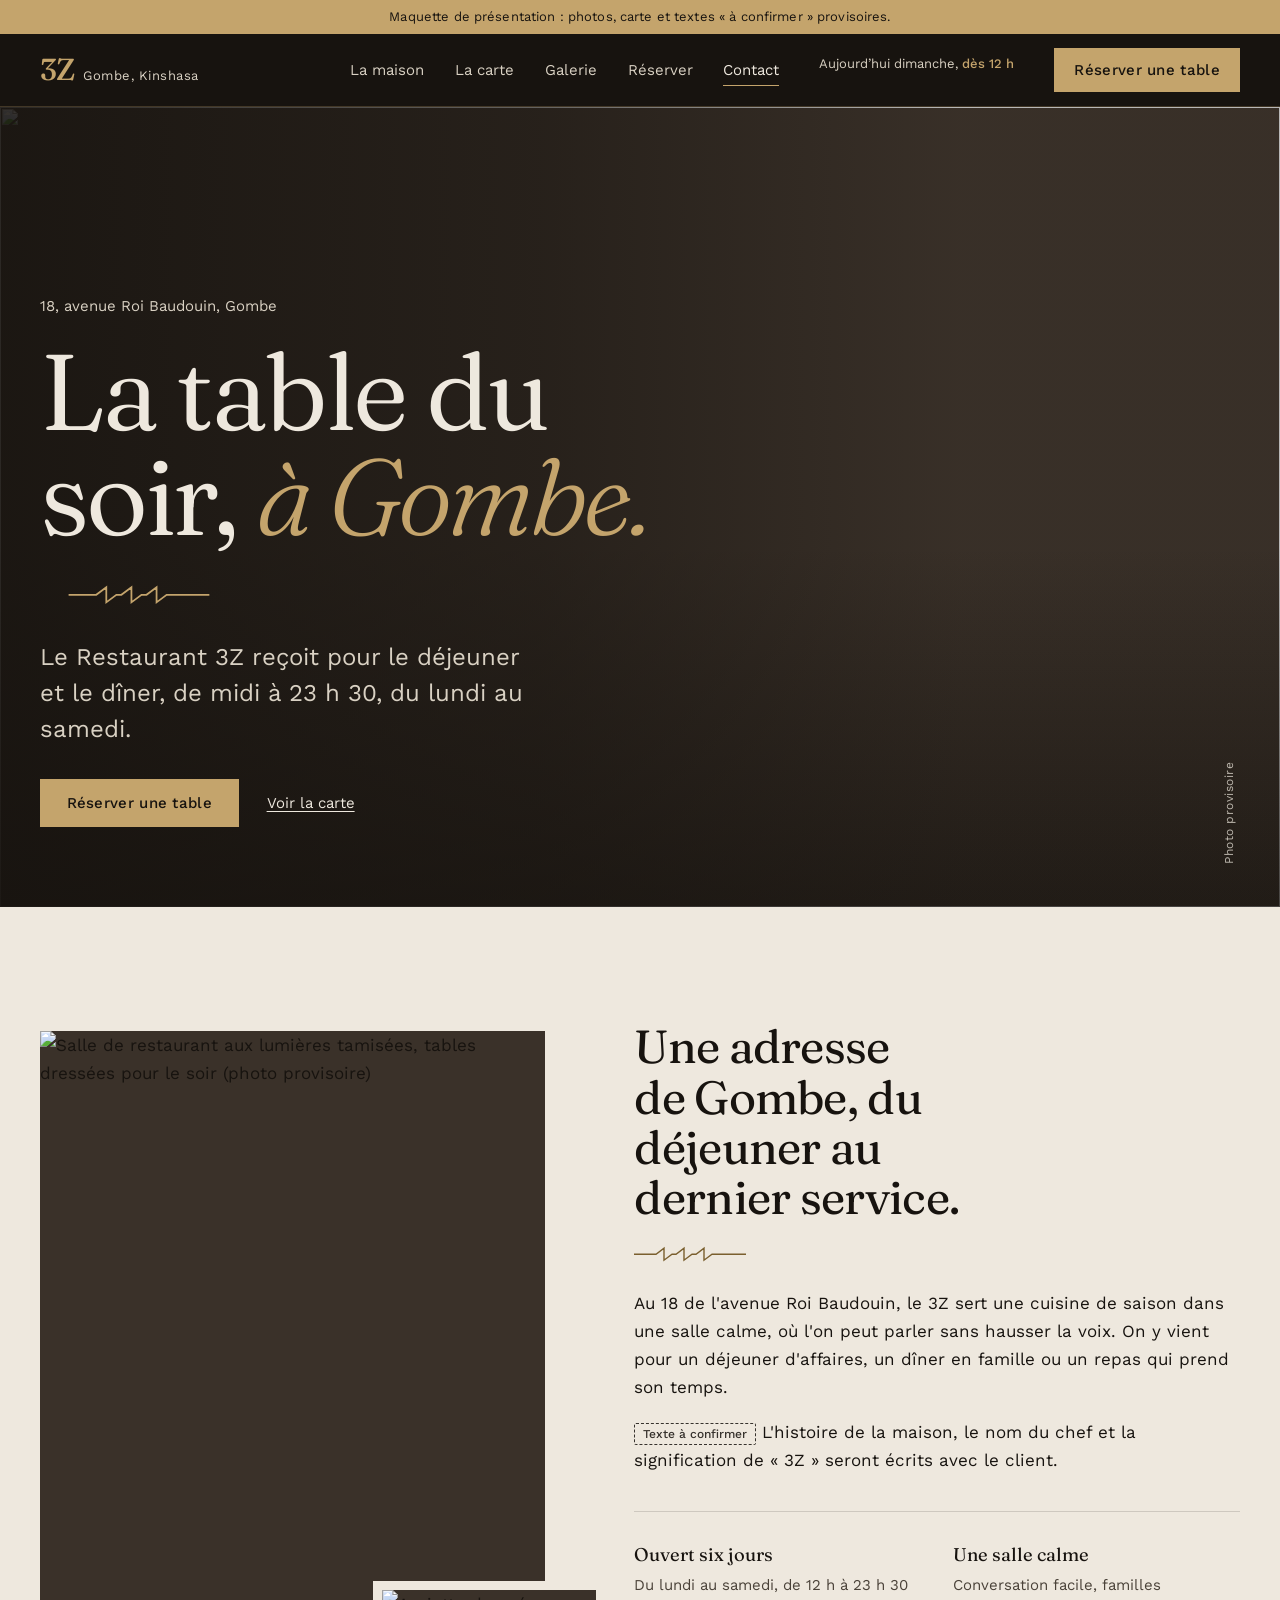
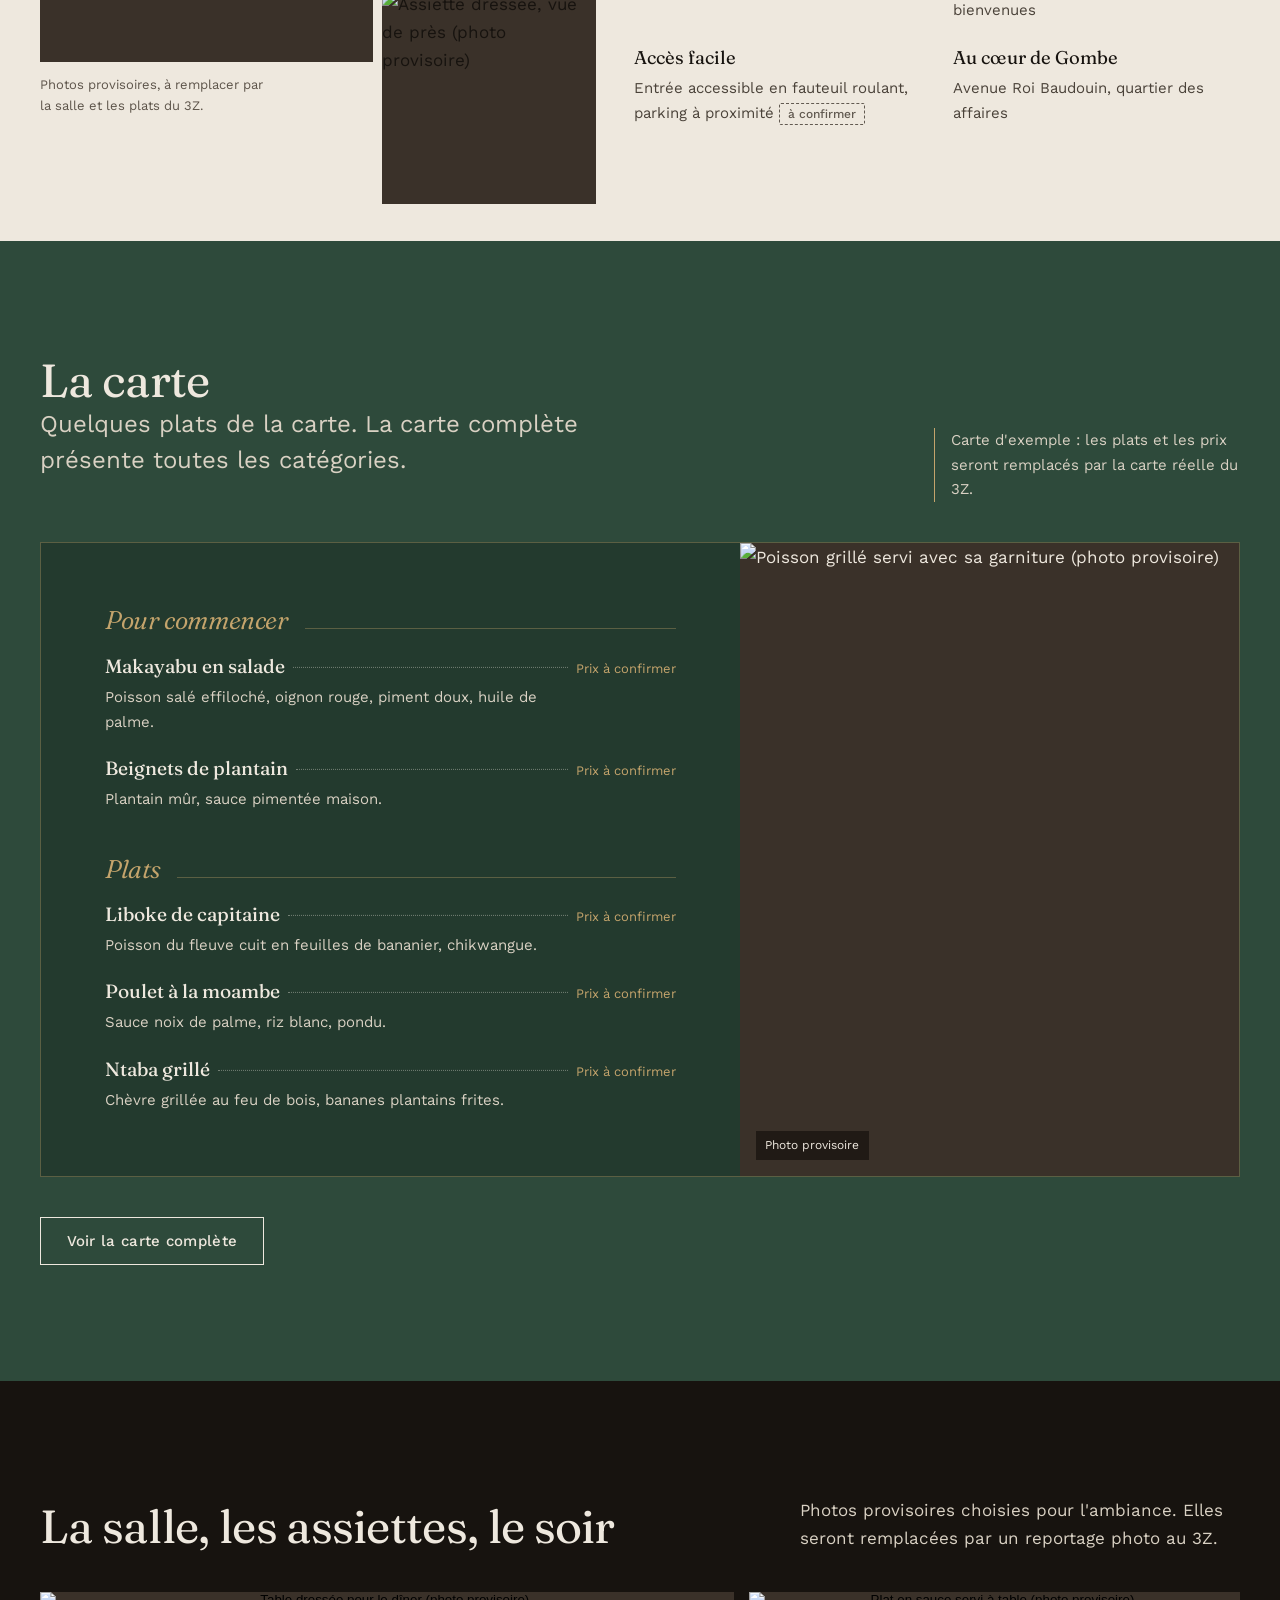
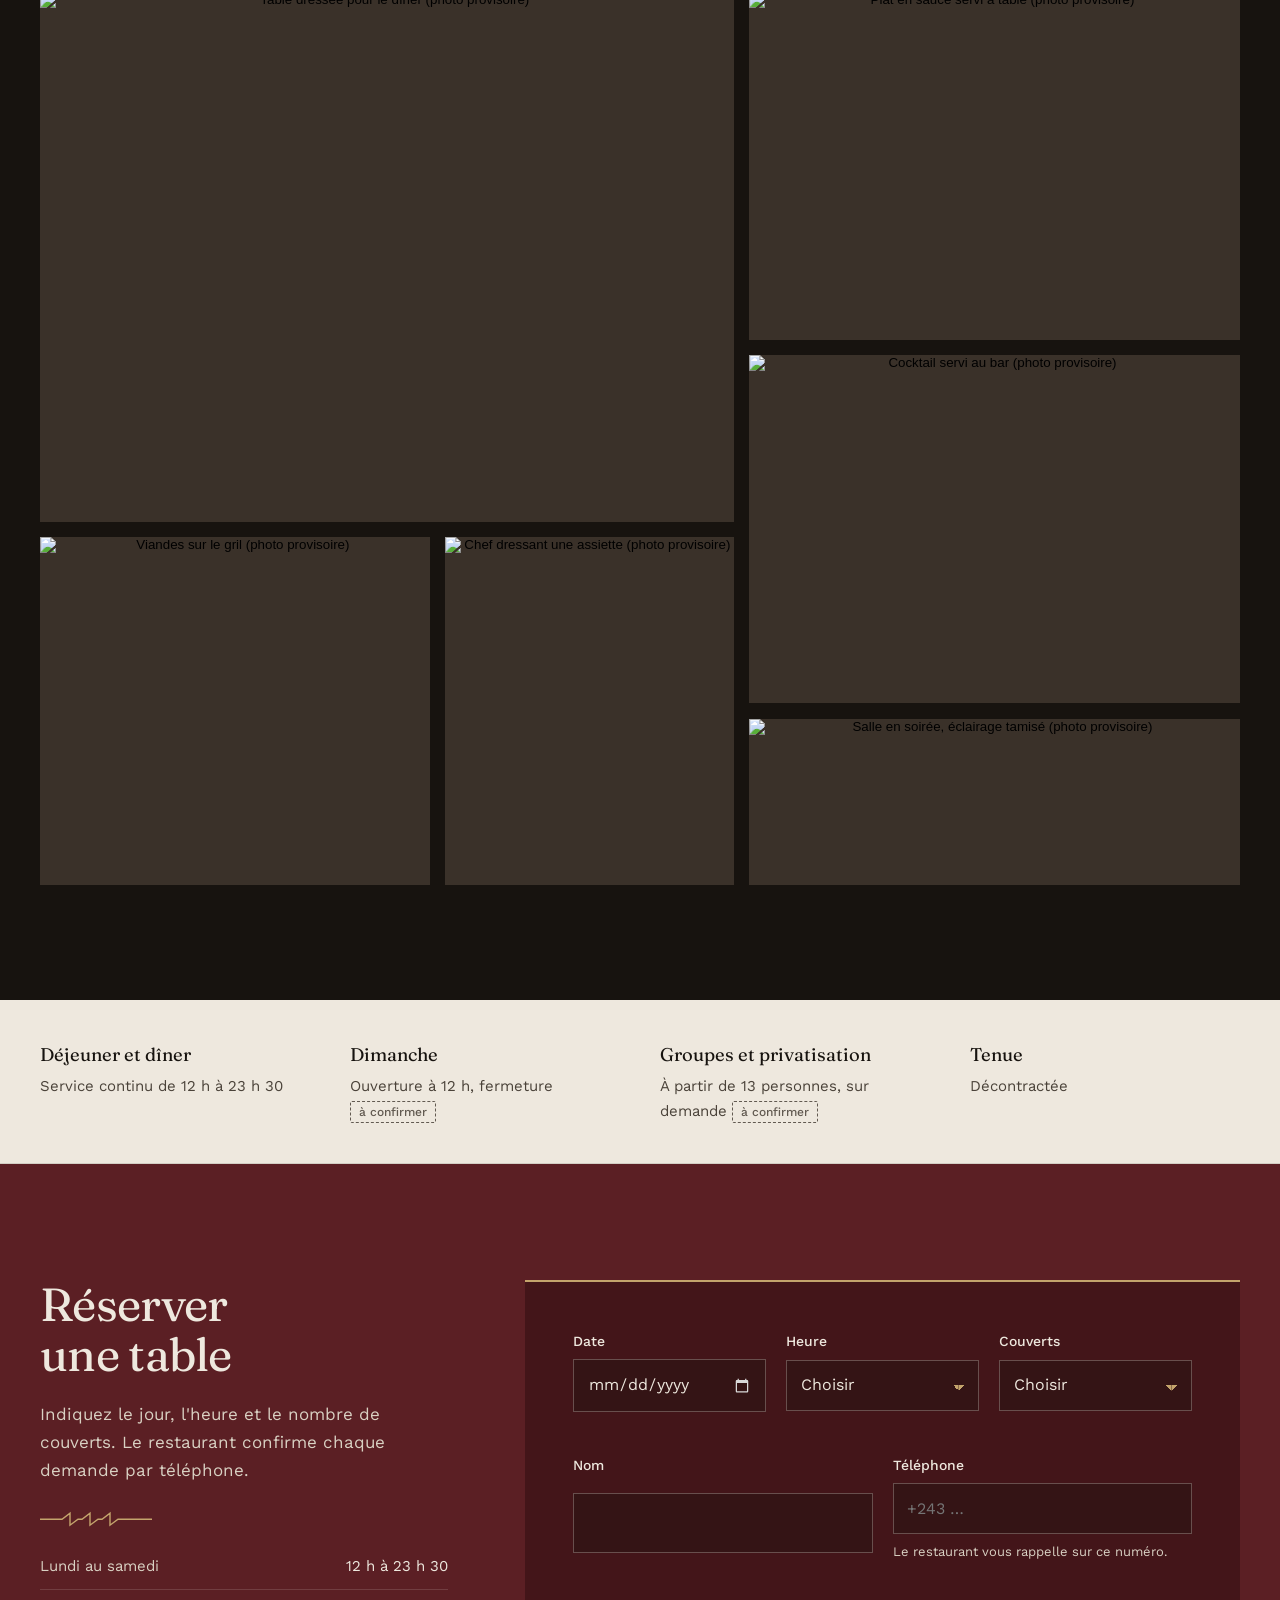
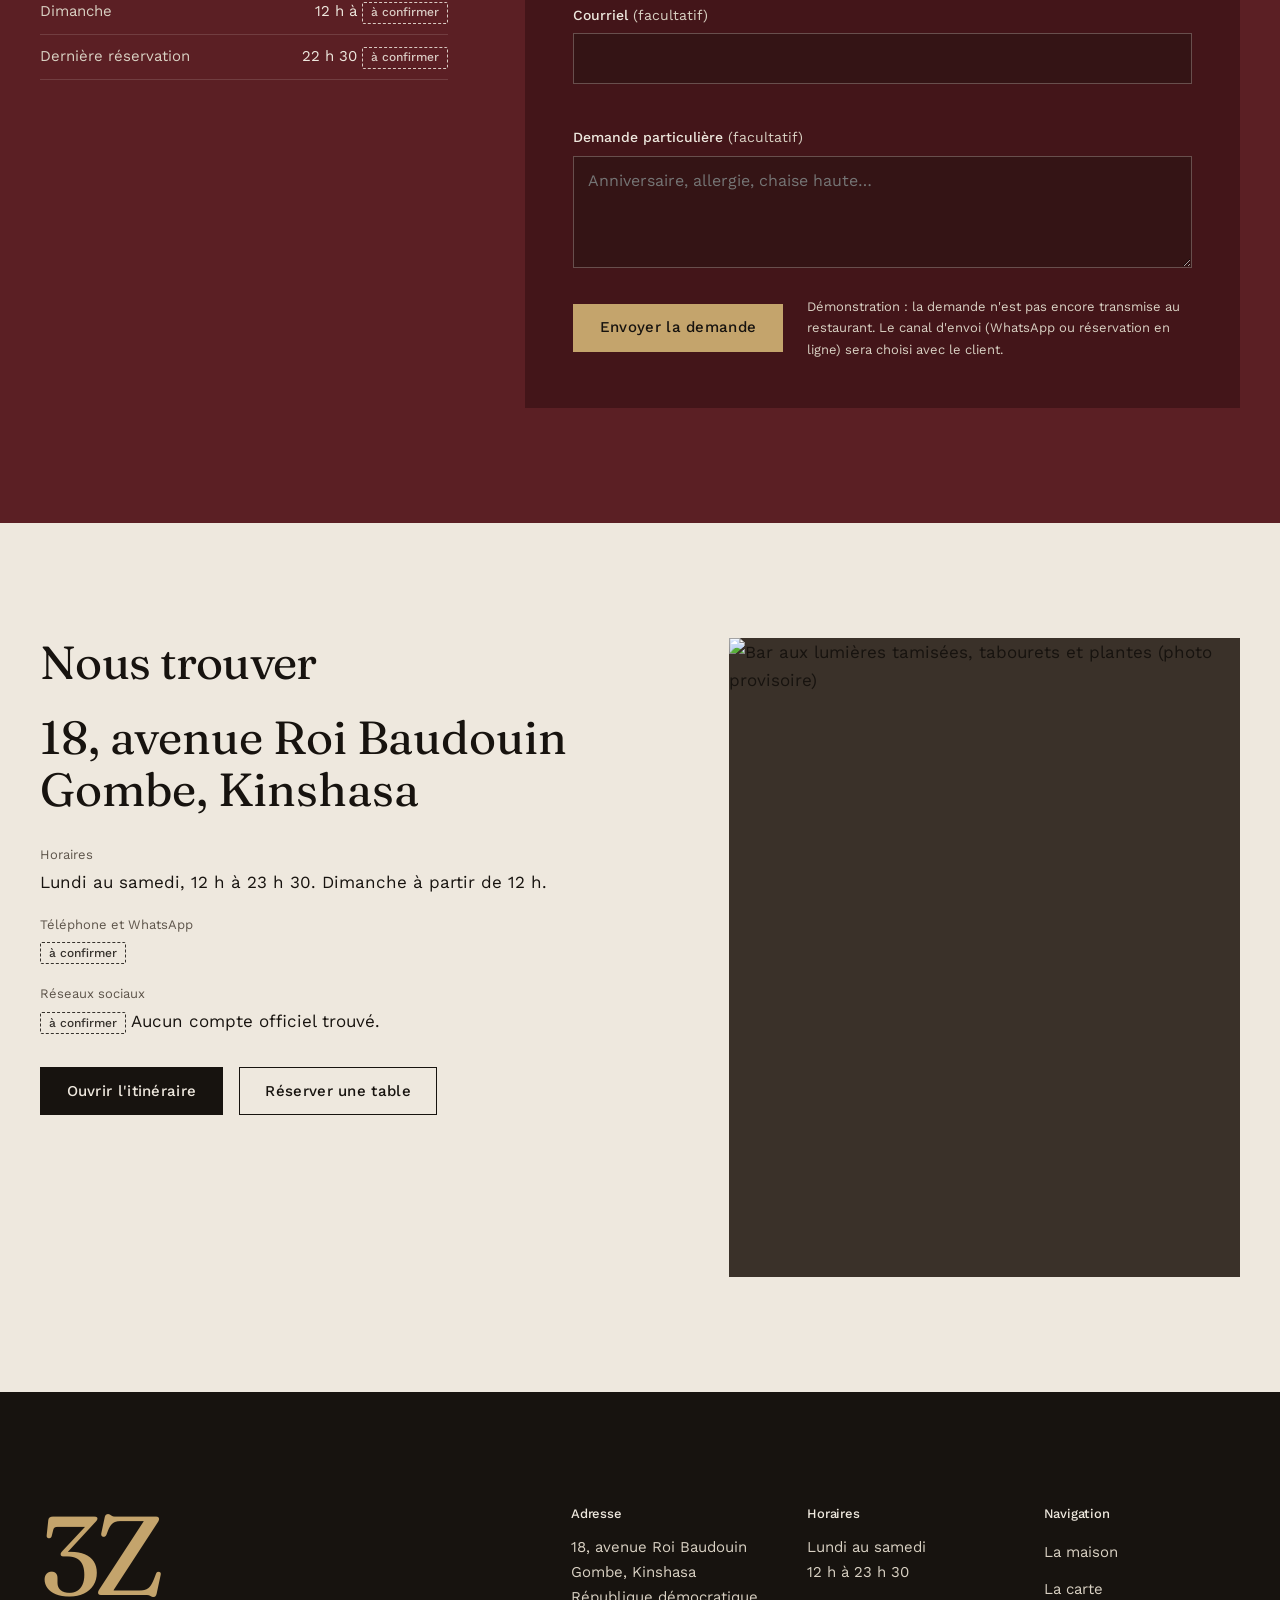
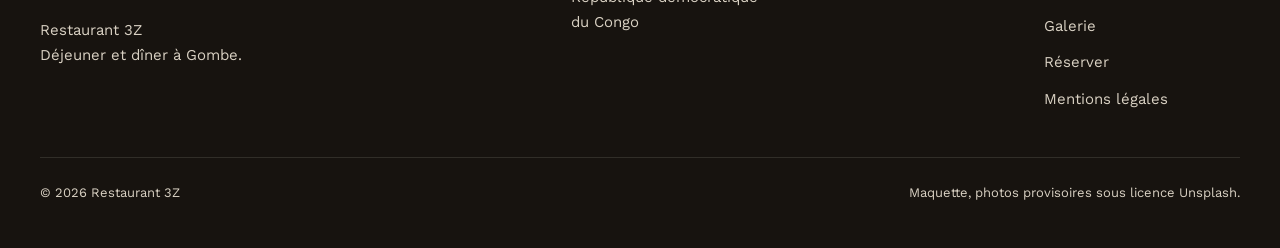
==== index.html @ 7c9f6a62 "Maquette statique du site du Restaurant 3Z Accueil (ouverture, la maison, extrait de carte, galerie," ====
<!doctype html>
<html lang="fr">
<head>
  <meta charset="utf-8">
  <meta name="viewport" content="width=device-width, initial-scale=1">
  <title>Restaurant 3Z, table de Gombe à Kinshasa</title>
  <meta name="description" content="Restaurant 3Z, 18 avenue Roi Baudouin à Gombe, Kinshasa. Déjeuner et dîner du lundi au samedi de 12 h à 23 h 30. Demande de réservation en ligne.">
  <meta name="theme-color" content="#17130f">
  <meta property="og:type" content="restaurant">
  <meta property="og:title" content="Restaurant 3Z, Gombe, Kinshasa">
  <meta property="og:description" content="Déjeuner et dîner avenue Roi Baudouin, de midi à 23 h 30.">
  <meta property="og:image" content="https://images.unsplash.com/photo-1663530761401-15eefb544889?auto=format&amp;fit=crop&amp;crop=entropy&amp;w=1600&amp;h=1067&amp;q=70">
  <meta property="og:locale" content="fr_CD">
  <link rel="icon" href="assets/favicon.svg" type="image/svg+xml">
  <link rel="preload" href="assets/fonts/fraunces-latin-wght-normal.woff2" as="font" type="font/woff2" crossorigin>
  <link rel="preload" as="image" href="https://images.unsplash.com/photo-1663530761401-15eefb544889?auto=format&amp;fit=crop&amp;crop=entropy&amp;w=1600&amp;h=1067&amp;q=70" imagesrcset="https://images.unsplash.com/photo-1663530761401-15eefb544889?auto=format&amp;fit=crop&amp;crop=entropy&amp;w=900&amp;h=600&amp;q=70 900w, https://images.unsplash.com/photo-1663530761401-15eefb544889?auto=format&amp;fit=crop&amp;crop=entropy&amp;w=1600&amp;h=1067&amp;q=70 1600w, https://images.unsplash.com/photo-1663530761401-15eefb544889?auto=format&amp;fit=crop&amp;crop=entropy&amp;w=2400&amp;h=1600&amp;q=70 2400w" imagesizes="100vw">
  <link rel="preconnect" href="https://images.unsplash.com">
  <link rel="stylesheet" href="css/style.css">
  <script>document.documentElement.classList.add('js');</script>
  <!-- Données structurées : à compléter (téléphone, cuisine, prix) après confirmation du client -->
  <script type="application/ld+json">
  {
    "@context": "https://schema.org",
    "@type": "Restaurant",
    "name": "Restaurant 3Z",
    "address": {
      "@type": "PostalAddress",
      "streetAddress": "18, avenue Roi Baudouin",
      "addressLocality": "Gombe, Kinshasa",
      "addressCountry": "CD"
    },
    "openingHoursSpecification": [{
      "@type": "OpeningHoursSpecification",
      "dayOfWeek": ["Monday", "Tuesday", "Wednesday", "Thursday", "Friday", "Saturday"],
      "opens": "12:00",
      "closes": "23:30"
    }],
    "acceptsReservations": true
  }
  </script>
</head>
<body>
  <a class="lien-evitement" href="#contenu">Aller au contenu</a>

  <p class="bandeau-maquette">Maquette de présentation&nbsp;: photos, carte et textes «&nbsp;à confirmer&nbsp;» provisoires.</p>

  <!-- ===== En-tête (futur parts/header.html) ===== -->
  <header class="entete">
    <div class="conteneur entete__barre">
      <a class="marque" href="index.html" aria-label="Restaurant 3Z, accueil">
        <span class="marque__monogramme" aria-hidden="true">3Z</span>
        <span class="marque__nom">Gombe, Kinshasa</span>
      </a>

      <nav class="navigation" id="navigation" aria-label="Navigation principale">
        <ul class="navigation__liste">
          <li><a class="navigation__lien" href="#maison">La maison</a></li>
          <li><a class="navigation__lien" href="#carte">La carte</a></li>
          <li><a class="navigation__lien" href="#galerie">Galerie</a></li>
          <li><a class="navigation__lien" href="#reservation">Réserver</a></li>
          <li><a class="navigation__lien" href="#contact">Contact</a></li>
        </ul>
        <div class="navigation__pied">
          <p>18, avenue Roi Baudouin, Gombe</p>
          <a class="bouton bouton--laiton" href="#reservation">Réserver une table</a>
        </div>
      </nav>

      <p class="entete__horaires" data-horaires-jour>Lundi au samedi, <strong>12&nbsp;h à 23&nbsp;h&nbsp;30</strong></p>
      <a class="bouton bouton--laiton entete__reserver" href="#reservation">Réserver une table</a>
      <button class="bascule-menu" type="button" aria-expanded="false" aria-controls="navigation">
        <span class="bascule-menu__icone" aria-hidden="true"></span>
        <span class="bascule-menu__texte">Menu</span>
      </button>
    </div>
  </header>

  <main id="contenu">

    <!-- ===== Ouverture ===== -->
    <section class="ouverture" aria-labelledby="titre-ouverture">
      <picture class="ouverture__photo">
        <!-- Photo provisoire (Unsplash), à remplacer par une photo du 3Z -->
        <img src="https://images.unsplash.com/photo-1663530761401-15eefb544889?auto=format&amp;fit=crop&amp;crop=entropy&amp;w=1600&amp;h=1067&amp;q=70"
             srcset="https://images.unsplash.com/photo-1663530761401-15eefb544889?auto=format&amp;fit=crop&amp;crop=entropy&amp;w=900&amp;h=600&amp;q=70 900w, https://images.unsplash.com/photo-1663530761401-15eefb544889?auto=format&amp;fit=crop&amp;crop=entropy&amp;w=1600&amp;h=1067&amp;q=70 1600w, https://images.unsplash.com/photo-1663530761401-15eefb544889?auto=format&amp;fit=crop&amp;crop=entropy&amp;w=2400&amp;h=1600&amp;q=70 2400w"
             sizes="100vw" width="1600" height="1067" alt="" fetchpriority="high">
      </picture>
      <div class="conteneur ouverture__contenu">
        <p class="ouverture__lieu">18, avenue Roi Baudouin, Gombe</p>
        <h1 class="ouverture__titre" id="titre-ouverture">La table du soir, <em>à Gombe.</em></h1>
        <svg class="filet" viewBox="0 0 120 14" aria-hidden="true" focusable="false"><path d="M0 7h22l8-6v12l8-6h4l8-6v12l8-6h4l8-6v12l8-6h34"/></svg>
        <p class="ouverture__texte">Le Restaurant 3Z reçoit pour le déjeuner et le dîner, de midi à 23&nbsp;h&nbsp;30, du lundi au samedi.</p>
        <div class="ouverture__actions">
          <a class="bouton bouton--laiton" href="#reservation">Réserver une table</a>
          <a href="carte.html">Voir la carte</a>
        </div>
      </div>
      <p class="ouverture__legende">Photo provisoire</p>
    </section>

    <!-- ===== La maison ===== -->
    <section class="section maison" id="maison" aria-labelledby="titre-maison">
      <div class="conteneur maison__grille">
        <figure class="maison__photo apparait">
          <img src="https://images.unsplash.com/photo-1709548145082-04d0cde481d4?auto=format&amp;fit=crop&amp;crop=entropy&amp;w=1200&amp;h=1500&amp;q=70" srcset="https://images.unsplash.com/photo-1709548145082-04d0cde481d4?auto=format&amp;fit=crop&amp;crop=entropy&amp;w=800&amp;h=1000&amp;q=70 800w, https://images.unsplash.com/photo-1709548145082-04d0cde481d4?auto=format&amp;fit=crop&amp;crop=entropy&amp;w=1200&amp;h=1500&amp;q=70 1200w" sizes="(max-width: 52rem) 90vw, 45vw" width="1200" height="1500" alt="Salle de restaurant aux lumières tamisées, tables dressées pour le soir (photo provisoire)" loading="lazy">
          <div class="maison__photo-secondaire">
            <img src="https://images.unsplash.com/photo-1519077336050-4ca5cac9d64f?auto=format&amp;fit=crop&amp;crop=entropy&amp;w=600&amp;h=600&amp;q=70" width="600" height="600" alt="Assiette dressée, vue de près (photo provisoire)" loading="lazy">
          </div>
          <figcaption>Photos provisoires, à remplacer par la salle et les plats du 3Z.</figcaption>
        </figure>

        <div class="maison__texte apparait">
          <h2 class="section__titre" id="titre-maison">Une adresse de Gombe, du déjeuner au dernier service.</h2>
          <svg class="filet" viewBox="0 0 120 14" aria-hidden="true" focusable="false"><path d="M0 7h22l8-6v12l8-6h4l8-6v12l8-6h4l8-6v12l8-6h34"/></svg>
          <p>Au 18 de l'avenue Roi Baudouin, le 3Z sert une cuisine de saison dans une salle calme, où l'on peut parler sans hausser la voix. On y vient pour un déjeuner d'affaires, un dîner en famille ou un repas qui prend son temps.</p>
          <p><span class="provisoire">Texte à confirmer</span> L'histoire de la maison, le nom du chef et la signification de « 3Z » seront écrits avec le client.</p>
          <dl class="maison__faits">
            <div><dt>Ouvert six jours</dt><dd>Du lundi au samedi, de 12&nbsp;h à 23&nbsp;h&nbsp;30</dd></div>
            <div><dt>Une salle calme</dt><dd>Conversation facile, familles bienvenues</dd></div>
            <div><dt>Accès facile</dt><dd>Entrée accessible en fauteuil roulant, parking à proximité <span class="provisoire">à confirmer</span></dd></div>
            <div><dt>Au cœur de Gombe</dt><dd>Avenue Roi Baudouin, quartier des affaires</dd></div>
          </dl>
        </div>
      </div>
    </section>

    <!-- ===== La carte (extrait) ===== -->
    <section class="section carte" id="carte" aria-labelledby="titre-carte">
      <div class="conteneur">
        <div class="carte__entete apparait">
          <div>
            <h2 class="section__titre" id="titre-carte">La carte</h2>
            <p class="section__intro">Quelques plats de la carte. La carte complète présente toutes les catégories.</p>
          </div>
          <p class="carte__avertissement">Carte d'exemple : les plats et les prix seront remplacés par la carte réelle du 3Z.</p>
        </div>

        <div class="carte__feuille apparait">
          <div class="carte__colonnes">
            <section class="categorie" aria-labelledby="cat-entrees">
              <h3 class="categorie__titre" id="cat-entrees">Pour commencer</h3>
              <ul class="plats">
                <li class="plat">
                  <div class="plat__ligne"><span class="plat__nom">Makayabu en salade</span><span class="plat__points" aria-hidden="true"></span><span class="plat__prix">Prix à confirmer</span></div>
                  <p class="plat__description">Poisson salé effiloché, oignon rouge, piment doux, huile de palme.</p>
                </li>
                <li class="plat">
                  <div class="plat__ligne"><span class="plat__nom">Beignets de plantain</span><span class="plat__points" aria-hidden="true"></span><span class="plat__prix">Prix à confirmer</span></div>
                  <p class="plat__description">Plantain mûr, sauce pimentée maison.</p>
                </li>
              </ul>
            </section>
            <section class="categorie" aria-labelledby="cat-plats">
              <h3 class="categorie__titre" id="cat-plats">Plats</h3>
              <ul class="plats">
                <li class="plat">
                  <div class="plat__ligne"><span class="plat__nom">Liboke de capitaine</span><span class="plat__points" aria-hidden="true"></span><span class="plat__prix">Prix à confirmer</span></div>
                  <p class="plat__description">Poisson du fleuve cuit en feuilles de bananier, chikwangue.</p>
                </li>
                <li class="plat">
                  <div class="plat__ligne"><span class="plat__nom">Poulet à la moambe</span><span class="plat__points" aria-hidden="true"></span><span class="plat__prix">Prix à confirmer</span></div>
                  <p class="plat__description">Sauce noix de palme, riz blanc, pondu.</p>
                </li>
                <li class="plat">
                  <div class="plat__ligne"><span class="plat__nom">Ntaba grillé</span><span class="plat__points" aria-hidden="true"></span><span class="plat__prix">Prix à confirmer</span></div>
                  <p class="plat__description">Chèvre grillée au feu de bois, bananes plantains frites.</p>
                </li>
              </ul>
            </section>
          </div>
          <figure class="carte__photo">
            <img src="https://images.unsplash.com/photo-1665332195309-9d75071138f0?auto=format&amp;fit=crop&amp;crop=entropy&amp;w=1200&amp;h=1500&amp;q=70" srcset="https://images.unsplash.com/photo-1665332195309-9d75071138f0?auto=format&amp;fit=crop&amp;crop=entropy&amp;w=800&amp;h=1000&amp;q=70 800w, https://images.unsplash.com/photo-1665332195309-9d75071138f0?auto=format&amp;fit=crop&amp;crop=entropy&amp;w=1200&amp;h=1500&amp;q=70 1200w" sizes="(max-width: 56rem) 100vw, 40vw" width="1200" height="1500" alt="Poisson grillé servi avec sa garniture (photo provisoire)" loading="lazy">
            <figcaption>Photo provisoire</figcaption>
          </figure>
        </div>

        <div class="carte__lien">
          <a class="bouton bouton--contour" href="carte.html">Voir la carte complète</a>
        </div>
      </div>
    </section>

    <!-- ===== Galerie ===== -->
    <section class="section galerie" id="galerie" aria-labelledby="titre-galerie">
      <div class="conteneur">
        <div class="galerie__entete apparait">
          <h2 class="section__titre" id="titre-galerie">La salle, les assiettes, le soir</h2>
          <p>Photos provisoires choisies pour l'ambiance. Elles seront remplacées par un reportage photo au 3Z.</p>
        </div>
        <ul class="mosaique apparait" data-galerie>
          <li><button class="mosaique__bouton" type="button" data-grande="https://images.unsplash.com/photo-1731941465921-eb4285693713?auto=format&amp;fit=max&amp;w=1800&amp;q=75" data-legende="Table dressée pour le dîner"><img src="https://images.unsplash.com/photo-1731941465921-eb4285693713?auto=format&amp;fit=crop&amp;crop=entropy&amp;w=900&amp;h=675&amp;q=70" width="900" height="675" alt="Table dressée pour le dîner (photo provisoire)" loading="lazy"></button></li>
          <li><button class="mosaique__bouton" type="button" data-grande="https://images.unsplash.com/photo-1763048443535-1243379234e2?auto=format&amp;fit=max&amp;w=1800&amp;q=75" data-legende="Plat en sauce servi à table"><img src="https://images.unsplash.com/photo-1763048443535-1243379234e2?auto=format&amp;fit=crop&amp;crop=entropy&amp;w=900&amp;h=675&amp;q=70" width="900" height="675" alt="Plat en sauce servi à table (photo provisoire)" loading="lazy"></button></li>
          <li><button class="mosaique__bouton" type="button" data-grande="https://images.unsplash.com/photo-1778104959337-5260c89e2293?auto=format&amp;fit=max&amp;w=1800&amp;q=75" data-legende="Cocktail au bar"><img src="https://images.unsplash.com/photo-1778104959337-5260c89e2293?auto=format&amp;fit=crop&amp;crop=entropy&amp;w=900&amp;h=675&amp;q=70" width="900" height="675" alt="Cocktail servi au bar (photo provisoire)" loading="lazy"></button></li>
          <li><button class="mosaique__bouton" type="button" data-grande="https://images.unsplash.com/photo-1594999945795-e570338fdd12?auto=format&amp;fit=max&amp;w=1800&amp;q=75" data-legende="Grillades au feu de bois"><img src="https://images.unsplash.com/photo-1594999945795-e570338fdd12?auto=format&amp;fit=crop&amp;crop=entropy&amp;w=900&amp;h=675&amp;q=70" width="900" height="675" alt="Viandes sur le gril (photo provisoire)" loading="lazy"></button></li>
          <li><button class="mosaique__bouton" type="button" data-grande="https://images.unsplash.com/photo-1750943079462-87bad58cf43e?auto=format&amp;fit=max&amp;w=1800&amp;q=75" data-legende="Dressage en cuisine"><img src="https://images.unsplash.com/photo-1750943079462-87bad58cf43e?auto=format&amp;fit=crop&amp;crop=entropy&amp;w=900&amp;h=675&amp;q=70" width="900" height="675" alt="Chef dressant une assiette (photo provisoire)" loading="lazy"></button></li>
          <li><button class="mosaique__bouton" type="button" data-grande="https://images.unsplash.com/photo-1775144581014-bf6cb3ab9f06?auto=format&amp;fit=max&amp;w=1800&amp;q=75" data-legende="La salle en soirée"><img src="https://images.unsplash.com/photo-1775144581014-bf6cb3ab9f06?auto=format&amp;fit=crop&amp;crop=entropy&amp;w=900&amp;h=675&amp;q=70" width="900" height="675" alt="Salle en soirée, éclairage tamisé (photo provisoire)" loading="lazy"></button></li>
        </ul>
      </div>
    </section>

    <!-- ===== Infos pratiques ===== -->
    <section class="pratique" aria-label="Informations pratiques">
      <div class="conteneur">
        <dl class="pratique__liste">
          <div><dt>Déjeuner et dîner</dt><dd>Service continu de 12&nbsp;h à 23&nbsp;h&nbsp;30</dd></div>
          <div><dt>Dimanche</dt><dd>Ouverture à 12&nbsp;h, fermeture <span class="provisoire">à confirmer</span></dd></div>
          <div><dt>Groupes et privatisation</dt><dd>À partir de 13 personnes, sur demande <span class="provisoire">à confirmer</span></dd></div>
          <div><dt>Tenue</dt><dd>Décontractée</dd></div>
        </dl>
      </div>
    </section>

    <!-- ===== Événements et services =====
         Masqué tant que le client n'a pas confirmé ces prestations.
         Retirer l'attribut hidden pour l'afficher. -->
    <section class="section evenements" id="evenements" aria-labelledby="titre-evenements" hidden>
      <div class="conteneur">
        <h2 class="section__titre" id="titre-evenements">Événements et privatisation</h2>
        <p>À rédiger avec le client si le 3Z propose des soirées, de la privatisation ou un service traiteur.</p>
      </div>
    </section>

    <!-- ===== Réservation ===== -->
    <section class="section reservation" id="reservation" aria-labelledby="titre-reservation">
      <div class="conteneur reservation__grille">
        <div class="reservation__infos apparait">
          <h2 class="section__titre" id="titre-reservation">Réserver une table</h2>
          <p>Indiquez le jour, l'heure et le nombre de couverts. Le restaurant confirme chaque demande par téléphone.</p>
          <svg class="filet" viewBox="0 0 120 14" aria-hidden="true" focusable="false"><path d="M0 7h22l8-6v12l8-6h4l8-6v12l8-6h4l8-6v12l8-6h34"/></svg>
          <dl class="reservation__horaires">
            <div><dt>Lundi au samedi</dt><dd>12&nbsp;h à 23&nbsp;h&nbsp;30</dd></div>
            <div><dt>Dimanche</dt><dd>12&nbsp;h à <span class="provisoire">à confirmer</span></dd></div>
            <div><dt>Dernière réservation</dt><dd>22&nbsp;h&nbsp;30 <span class="provisoire">à confirmer</span></dd></div>
          </dl>
        </div>

        <div class="apparait">
          <!-- Formulaire de démonstration : rien n'est envoyé.
               Phase WordPress : relier à WhatsApp ou à une extension de réservation. -->
          <form class="formulaire" id="formulaire-reservation" novalidate>
            <div class="formulaire__grille">
              <div class="champ champ--tiers">
                <label for="res-date">Date</label>
                <input id="res-date" name="date" type="date" required aria-describedby="err-date">
                <p class="champ__erreur" id="err-date" aria-live="polite"></p>
              </div>
              <div class="champ champ--tiers">
                <label for="res-heure">Heure</label>
                <select id="res-heure" name="heure" required aria-describedby="err-heure">
                  <option value="">Choisir</option>
                </select>
                <p class="champ__erreur" id="err-heure" aria-live="polite"></p>
              </div>
              <div class="champ champ--tiers">
                <label for="res-couverts">Couverts</label>
                <select id="res-couverts" name="couverts" required aria-describedby="err-couverts">
                  <option value="">Choisir</option>
                </select>
                <p class="champ__erreur" id="err-couverts" aria-live="polite"></p>
              </div>
              <div class="champ champ--moitie">
                <label for="res-nom">Nom</label>
                <input id="res-nom" name="nom" type="text" autocomplete="name" required aria-describedby="err-nom">
                <p class="champ__erreur" id="err-nom" aria-live="polite"></p>
              </div>
              <div class="champ champ--moitie">
                <label for="res-tel">Téléphone</label>
                <input id="res-tel" name="telephone" type="tel" autocomplete="tel" inputmode="tel" placeholder="+243 …" required aria-describedby="aide-tel err-tel">
                <p class="champ__aide" id="aide-tel">Le restaurant vous rappelle sur ce numéro.</p>
                <p class="champ__erreur" id="err-tel" aria-live="polite"></p>
              </div>
              <div class="champ">
                <label for="res-courriel">Courriel <span class="facultatif">(facultatif)</span></label>
                <input id="res-courriel" name="courriel" type="email" autocomplete="email" aria-describedby="err-courriel">
                <p class="champ__erreur" id="err-courriel" aria-live="polite"></p>
              </div>
              <div class="champ">
                <label for="res-demande">Demande particulière <span class="facultatif">(facultatif)</span></label>
                <textarea id="res-demande" name="demande" rows="3" maxlength="500" placeholder="Anniversaire, allergie, chaise haute…"></textarea>
              </div>
            </div>
            <div class="formulaire__pied">
              <button class="bouton bouton--laiton" type="submit">Envoyer la demande</button>
              <p>Démonstration : la demande n'est pas encore transmise au restaurant. Le canal d'envoi (WhatsApp ou réservation en ligne) sera choisi avec le client.</p>
            </div>
          </form>

          <div class="formulaire__confirmation" id="confirmation-reservation" tabindex="-1" hidden>
            <h3>Demande prête à être envoyée</h3>
            <p>Voici le récapitulatif qui sera transmis au restaurant. Dans cette maquette, rien n'est envoyé.</p>
            <dl data-recapitulatif></dl>
            <button class="bouton bouton--contour" type="button" data-nouvelle-demande>Faire une autre demande</button>
          </div>
        </div>
      </div>
    </section>

    <!-- ===== Contact ===== -->
    <section class="section contact" id="contact" aria-labelledby="titre-contact">
      <div class="conteneur contact__grille">
        <div class="apparait">
          <h2 class="section__titre" id="titre-contact">Nous trouver</h2>
          <address class="contact__adresse">18, avenue Roi Baudouin<br>Gombe, Kinshasa</address>
          <dl class="contact__liste">
            <div><dt>Horaires</dt><dd>Lundi au samedi, 12&nbsp;h à 23&nbsp;h&nbsp;30. Dimanche à partir de 12&nbsp;h.</dd></div>
            <div><dt>Téléphone et WhatsApp</dt><dd><span class="provisoire">à confirmer</span></dd></div>
            <div><dt>Réseaux sociaux</dt><dd><span class="provisoire">à confirmer</span> Aucun compte officiel trouvé.</dd></div>
          </dl>
          <div class="contact__actions">
            <a class="bouton bouton--encre" href="https://www.google.com/maps/search/?api=1&amp;query=18+avenue+Roi+Baudouin+Gombe+Kinshasa" target="_blank" rel="noopener">Ouvrir l'itinéraire<span class="visuellement-cache"> (nouvel onglet)</span></a>
            <a class="bouton bouton--contour" href="#reservation">Réserver une table</a>
          </div>
        </div>
        <figure class="contact__photo apparait">
          <img src="https://images.unsplash.com/photo-1768821635799-5cafd1831cc3?auto=format&amp;fit=crop&amp;crop=entropy&amp;w=1000&amp;h=1250&amp;q=70" width="1000" height="1250" alt="Bar aux lumières tamisées, tabourets et plantes (photo provisoire)" loading="lazy">
        </figure>
      </div>
    </section>
  </main>

  <!-- ===== Pied de page (futur parts/footer.html) ===== -->
  <footer class="pied">
    <div class="conteneur">
      <div class="pied__haut">
        <div class="pied__marque">
          <p class="pied__monogramme" aria-hidden="true">3Z</p>
          <p>Restaurant 3Z<br>Déjeuner et dîner à Gombe.</p>
        </div>
        <div>
          <h2>Adresse</h2>
          <address>18, avenue Roi Baudouin<br>Gombe, Kinshasa<br>République démocratique du Congo</address>
        </div>
        <div>
          <h2>Horaires</h2>
          <p>Lundi au samedi<br>12&nbsp;h à 23&nbsp;h&nbsp;30</p>
        </div>
        <nav aria-label="Pied de page">
          <h2>Navigation</h2>
          <ul>
            <li><a href="#maison">La maison</a></li>
            <li><a href="carte.html">La carte</a></li>
            <li><a href="#galerie">Galerie</a></li>
            <li><a href="#reservation">Réserver</a></li>
            <li><a href="mentions.html">Mentions légales</a></li>
          </ul>
        </nav>
      </div>
      <div class="pied__bas">
        <p>© <span data-annee>2026</span> Restaurant 3Z</p>
        <p>Maquette, photos provisoires sous licence Unsplash.</p>
      </div>
    </div>
  </footer>

  <dialog class="visionneuse" id="visionneuse" aria-label="Photo agrandie">
    <figure class="visionneuse__cadre">
      <img src="" alt="" data-visionneuse-image>
      <figcaption class="visionneuse__barre">
        <span data-visionneuse-legende></span>
        <span class="visionneuse__commandes">
          <button type="button" data-visionneuse="precedente" aria-label="Photo précédente">‹</button>
          <button type="button" data-visionneuse="suivante" aria-label="Photo suivante">›</button>
          <button type="button" data-visionneuse="fermer">Fermer</button>
        </span>
      </figcaption>
    </figure>
  </dialog>

  <script src="js/script.js" defer></script>
</body>
</html>
---- css/style.css ----
/* ==========================================================================
   Restaurant 3Z — maquette statique
   Ordre : polices, variables (futur theme.json), base, composants, sections.
   ========================================================================== */

/* Polices locales (licence SIL OFL 1.1, voir assets/fonts/LICENCES.md) */
@font-face {
  font-family: "Fraunces";
  src: url("../assets/fonts/fraunces-latin-wght-normal.woff2") format("woff2");
  font-weight: 300 800;
  font-style: normal;
  font-display: swap;
}
@font-face {
  font-family: "Fraunces";
  src: url("../assets/fonts/fraunces-latin-wght-italic.woff2") format("woff2");
  font-weight: 300 800;
  font-style: italic;
  font-display: swap;
}
@font-face {
  font-family: "Work Sans";
  src: url("../assets/fonts/work-sans-latin-wght-normal.woff2") format("woff2");
  font-weight: 300 700;
  font-style: normal;
  font-display: swap;
}

/* --------------------------------------------------------------------------
   Variables : palette, typographie, espacements.
   Elles deviendront les presets de theme.json lors de la conversion WordPress.
   -------------------------------------------------------------------------- */
:root {
  --ebene: #17130f;
  --ivoire: #eee8de;
  --ivoire-doux: #d9d1c3;
  --kola: #5b1f24;
  --kola-profond: #431519;
  --laiton: #c4a46c;
  --laiton-fonce: #7a5f2e; /* laiton lisible sur fond ivoire */
  --feuille: #2e4a3b;
  --feuille-profonde: #233a2e;

  --titres: "Fraunces", Georgia, "Times New Roman", serif;
  --texte: "Work Sans", system-ui, -apple-system, "Segoe UI", sans-serif;

  --t-petit: 0.9375rem;
  --t-normal: 1.0625rem;
  --t-grand: clamp(1.25rem, 1.1rem + 0.6vw, 1.5rem);
  --t-tres-grand: clamp(1.9rem, 1.4rem + 2vw, 2.9rem);
  --t-affiche: clamp(3rem, 1.6rem + 6.4vw, 7.5rem);

  --e-xs: 0.5rem;
  --e-s: 1rem;
  --e-m: clamp(1.5rem, 4vw, 2.5rem);
  --e-l: clamp(3.5rem, 9vw, 7.5rem);

  --largeur: 76rem;
  --gouttiere: clamp(1rem, 4vw, 2.5rem);
  --entete-h: 4.5rem;
  --duree: 0.7s;
  --courbe: cubic-bezier(0.22, 0.61, 0.36, 1);
}

/* --------------------------------------------------------------------------
   Base
   -------------------------------------------------------------------------- */
*,
*::before,
*::after { box-sizing: border-box; }

html {
  -webkit-text-size-adjust: 100%;
  scroll-behavior: smooth;
  scroll-padding-top: var(--entete-h);
}

body {
  margin: 0;
  background: var(--ivoire);
  color: var(--ebene);
  font-family: var(--texte);
  font-size: var(--t-normal);
  line-height: 1.65;
  font-weight: 400;
  -webkit-font-smoothing: antialiased;
  text-rendering: optimizeLegibility;
}

img { display: block; max-width: 100%; height: auto; }
/* Teinte d'attente pendant le chargement des photos */
main img { background-color: #3a3129; }

h1, h2, h3 {
  font-family: var(--titres);
  font-weight: 400;
  line-height: 1.08;
  letter-spacing: -0.015em;
  margin: 0;
  text-wrap: balance;
}

p { margin: 0 0 1em; max-width: 62ch; }

a { color: inherit; text-underline-offset: 0.2em; text-decoration-thickness: 1px; }

:focus-visible {
  outline: 2px solid var(--laiton);
  outline-offset: 3px;
}

.lien-evitement {
  position: absolute;
  left: var(--gouttiere);
  top: -4rem;
  z-index: 100;
  padding: 0.75rem 1rem;
  background: var(--ebene);
  color: var(--ivoire);
}
.lien-evitement:focus { top: 0.5rem; }

.visuellement-cache {
  position: absolute !important;
  width: 1px; height: 1px;
  overflow: hidden;
  clip: rect(0 0 0 0);
  white-space: nowrap;
}

.conteneur {
  width: min(100% - 2 * var(--gouttiere), var(--largeur));
  margin-inline: auto;
}

/* --------------------------------------------------------------------------
   Composant : bandeau de maquette
   -------------------------------------------------------------------------- */
.bandeau-maquette {
  background: var(--laiton);
  color: var(--ebene);
  font-size: 0.8125rem;
  text-align: center;
  padding: 0.4rem var(--gouttiere);
  letter-spacing: 0.01em;
  margin: 0;
  max-width: none;
}

/* --------------------------------------------------------------------------
   Composant : marque provisoire (contenu à confirmer)
   -------------------------------------------------------------------------- */
.provisoire {
  display: inline-block;
  font-family: var(--texte);
  font-size: 0.75rem;
  font-weight: 500;
  line-height: 1.4;
  padding: 0.1rem 0.5rem;
  border: 1px dashed currentColor;
  border-radius: 2px;
  opacity: 0.85;
  vertical-align: middle;
  white-space: nowrap;
}

/* --------------------------------------------------------------------------
   Composant : boutons
   -------------------------------------------------------------------------- */
.bouton {
  display: inline-flex;
  align-items: center;
  justify-content: center;
  gap: 0.6rem;
  min-height: 3rem;
  padding: 0.85rem 1.6rem;
  font: 500 var(--t-petit) / 1 var(--texte);
  letter-spacing: 0.02em;
  text-decoration: none;
  border: 1px solid transparent;
  border-radius: 0;
  cursor: pointer;
  transition: background-color 0.25s, color 0.25s, border-color 0.25s;
}
.bouton--laiton { background: var(--laiton); color: var(--ebene); }
.bouton--laiton:hover { background: var(--ivoire); }
.bouton--contour { border-color: currentColor; background: transparent; }
.bouton--contour:hover { background: var(--ivoire); color: var(--ebene); border-color: var(--ivoire); }
.bouton--encre { background: var(--ebene); color: var(--ivoire); }
.bouton--encre:hover { background: var(--kola); }

/* --------------------------------------------------------------------------
   Composant : filet de laiton (signature 3Z)
   -------------------------------------------------------------------------- */
.filet {
  display: block;
  width: 7.5rem;
  height: 0.9rem;
  color: var(--laiton);
  overflow: visible;
}
.filet path {
  fill: none;
  stroke: currentColor;
  stroke-width: 1.4;
  stroke-linejoin: miter;
}

/* --------------------------------------------------------------------------
   En-tête (futur parts/header.html)
   -------------------------------------------------------------------------- */
.entete {
  position: sticky;
  top: 0;
  z-index: 50;
  background: var(--ebene);
  color: var(--ivoire);
  border-bottom: 1px solid rgb(196 164 108 / 0.25);
}
.entete__barre {
  display: flex;
  align-items: center;
  gap: var(--e-m);
  min-height: var(--entete-h);
}
.marque {
  display: inline-flex;
  align-items: baseline;
  gap: 0.6rem;
  text-decoration: none;
  margin-right: auto;
}
.marque__monogramme {
  font-family: var(--titres);
  font-size: 1.9rem;
  font-weight: 500;
  letter-spacing: -0.04em;
  color: var(--laiton);
  line-height: 1;
}
.marque__nom {
  font-size: 0.8125rem;
  letter-spacing: 0.04em;
  color: var(--ivoire-doux);
}

.navigation__liste {
  display: flex;
  gap: clamp(1rem, 2.4vw, 2rem);
  list-style: none;
  margin: 0;
  padding: 0;
}
.navigation__lien {
  display: inline-block;
  padding: 0.75rem 0;
  font-size: var(--t-petit);
  text-decoration: none;
  color: var(--ivoire-doux);
  background: linear-gradient(var(--laiton), var(--laiton)) left calc(100% - 0.55rem) / 0 1px no-repeat;
  transition: color 0.2s, background-size 0.3s var(--courbe);
}
.navigation__lien:hover,
.navigation__lien[aria-current="page"],
.navigation__lien.est-active {
  color: var(--ivoire);
  background-size: 100% 1px;
}
.entete__horaires {
  font-size: 0.8125rem;
  color: var(--ivoire-doux);
  white-space: nowrap;
}
.entete__horaires strong { color: var(--laiton); font-weight: 500; }
.entete .bouton { min-height: 2.75rem; padding: 0.7rem 1.2rem; }

.bascule-menu {
  display: none;
  align-items: center;
  gap: 0.6rem;
  min-height: 2.75rem;
  padding: 0 0.25rem;
  background: none;
  border: 0;
  color: var(--ivoire);
  font: 500 var(--t-petit) var(--texte);
  cursor: pointer;
}
.bascule-menu__icone,
.bascule-menu__icone::before,
.bascule-menu__icone::after {
  display: block;
  width: 1.4rem;
  height: 1px;
  background: currentColor;
  transition: transform 0.3s var(--courbe), opacity 0.2s;
}
.bascule-menu__icone { position: relative; }
.bascule-menu__icone::before,
.bascule-menu__icone::after { content: ""; position: absolute; left: 0; }
.bascule-menu__icone::before { top: -0.4rem; }
.bascule-menu__icone::after { top: 0.4rem; }
.bascule-menu[aria-expanded="true"] .bascule-menu__icone { background: transparent; }
.bascule-menu[aria-expanded="true"] .bascule-menu__icone::before { transform: translateY(0.4rem) rotate(45deg); }
.bascule-menu[aria-expanded="true"] .bascule-menu__icone::after { transform: translateY(-0.4rem) rotate(-45deg); }

@media (max-width: 68rem) {
  .entete__horaires { display: none; }
}

@media (max-width: 56rem) {
  .bascule-menu { display: inline-flex; }
  .entete .entete__reserver { display: none; }
  .navigation {
    position: fixed;
    inset: var(--entete-h) 0 0 0;
    background: var(--ebene);
    padding: var(--e-m) var(--gouttiere);
    overflow-y: auto;
    visibility: hidden;
    opacity: 0;
    transform: translateY(-0.5rem);
    transition: opacity 0.3s var(--courbe), transform 0.3s var(--courbe), visibility 0s 0.3s;
  }
  .navigation.est-ouverte {
    visibility: visible;
    opacity: 1;
    transform: none;
    transition: opacity 0.3s var(--courbe), transform 0.3s var(--courbe);
  }
  .navigation__liste { flex-direction: column; gap: 0; }
  .navigation__lien {
    display: block;
    padding: 0.9rem 0;
    font-family: var(--titres);
    font-size: 2rem;
    color: var(--ivoire);
    border-bottom: 1px solid rgb(238 232 222 / 0.12);
    background: none;
  }
  .navigation__pied {
    margin-top: var(--e-m);
    display: grid;
    gap: 1rem;
    color: var(--ivoire-doux);
    font-size: var(--t-petit);
  }
}
@media (min-width: 56.01rem) {
  .navigation__pied { display: none; }
}
body.menu-ouvert { overflow: hidden; }

/* --------------------------------------------------------------------------
   Accueil : section d'ouverture
   -------------------------------------------------------------------------- */
.ouverture {
  position: relative;
  min-height: calc(100svh - var(--entete-h));
  min-height: calc(100vh - var(--entete-h));
  display: grid;
  align-items: end;
  background: var(--ebene);
  color: var(--ivoire);
  overflow: hidden;
  isolation: isolate;
}
@supports (height: 100svh) {
  .ouverture { min-height: calc(100svh - var(--entete-h) - 1.75rem); }
}
.ouverture__photo {
  position: absolute;
  inset: 0;
  z-index: -2;
}
.ouverture__photo img {
  width: 100%;
  height: 100%;
  object-fit: cover;
  object-position: 62% 50%;
}
.ouverture::before {
  content: "";
  position: absolute;
  inset: 0;
  z-index: -1;
  background:
    linear-gradient(90deg, rgb(23 19 15 / 0.88) 0%, rgb(23 19 15 / 0.55) 42%, rgb(23 19 15 / 0.05) 75%),
    linear-gradient(0deg, rgb(23 19 15 / 0.7) 0%, transparent 45%);
}
.ouverture__contenu {
  padding-block: var(--e-l) clamp(2.5rem, 7vw, 5rem);
}
.ouverture__lieu {
  font-size: var(--t-petit);
  color: var(--ivoire-doux);
  margin-bottom: 1.25rem;
}
.ouverture__titre {
  font-size: var(--t-affiche);
  font-weight: 350;
  max-width: 11ch;
  letter-spacing: -0.03em;
  line-height: 0.98;
}
.ouverture__titre em {
  font-style: italic;
  font-weight: 300;
  color: var(--laiton);
}
.ouverture .filet {
  width: clamp(8rem, 18vw, 13rem);
  height: 1.1rem;
  margin: clamp(1.5rem, 3vw, 2.25rem) 0;
}
.ouverture__texte {
  font-size: var(--t-grand);
  line-height: 1.5;
  max-width: 34ch;
  color: var(--ivoire-doux);
  margin-bottom: 2rem;
}
.ouverture__actions {
  display: flex;
  flex-wrap: wrap;
  align-items: center;
  gap: 1rem 1.75rem;
}
.ouverture__actions a:not(.bouton) {
  color: var(--ivoire);
  font-size: var(--t-petit);
}
.ouverture__legende {
  position: absolute;
  right: var(--gouttiere);
  bottom: clamp(1.25rem, 3vw, 2rem);
  font-size: 0.75rem;
  color: rgb(238 232 222 / 0.75);
  writing-mode: vertical-rl;
  transform: rotate(180deg);
  letter-spacing: 0.04em;
}
@media (max-width: 40rem) {
  .ouverture__photo img { object-position: 70% 50%; }
  .ouverture::before {
    background: linear-gradient(0deg, rgb(23 19 15 / 0.94) 0%, rgb(23 19 15 / 0.6) 55%, rgb(23 19 15 / 0.25) 100%);
  }
  .ouverture__legende { display: none; }
}

/* Moment de mouvement : le filet se trace, puis la photo s'éclaircit */
.js .ouverture__photo img {
  opacity: 0.25;
  transform: scale(1.04);
  transition: opacity 1.6s var(--courbe) 0.5s, transform 2.4s var(--courbe) 0.5s;
}
.js .ouverture .filet path {
  stroke-dasharray: 260;
  stroke-dashoffset: 260;
  transition: stroke-dashoffset 1.2s var(--courbe) 0.2s;
}
.js .ouverture__titre,
.js .ouverture__texte,
.js .ouverture__actions,
.js .ouverture__lieu {
  opacity: 0;
  transform: translateY(0.75rem);
  transition: opacity 0.9s var(--courbe), transform 0.9s var(--courbe);
}
.js .ouverture__lieu { transition-delay: 0.1s; }
.js .ouverture__titre { transition-delay: 0.2s; }
.js .ouverture__texte { transition-delay: 1s; }
.js .ouverture__actions { transition-delay: 1.15s; }
.est-pret .ouverture__photo img { opacity: 1; transform: none; }
.est-pret .ouverture .filet path { stroke-dashoffset: 0; }
.est-pret .ouverture__titre,
.est-pret .ouverture__texte,
.est-pret .ouverture__actions,
.est-pret .ouverture__lieu { opacity: 1; transform: none; }

/* Apparitions discrètes au défilement */
.js .apparait {
  opacity: 0;
  transform: translateY(1.25rem);
  transition: opacity var(--duree) var(--courbe), transform var(--duree) var(--courbe);
}
.js .apparait.est-visible { opacity: 1; transform: none; }

/* --------------------------------------------------------------------------
   Section générique
   -------------------------------------------------------------------------- */
.section { padding-block: var(--e-l); }
.section__titre { font-size: var(--t-tres-grand); }
.section__intro { color: #4a4239; font-size: var(--t-grand); line-height: 1.5; max-width: 40ch; }

/* --------------------------------------------------------------------------
   La maison : texte étroit face à une photo verticale décalée
   -------------------------------------------------------------------------- */
.maison__grille {
  display: grid;
  grid-template-columns: minmax(0, 5fr) minmax(0, 6fr);
  gap: clamp(2rem, 7vw, 7rem);
  align-items: center;
}
.maison__photo {
  position: relative;
  margin: 0;
}
.maison__photo img {
  aspect-ratio: 4 / 5;
  object-fit: cover;
  width: 100%;
}
.maison__photo-secondaire {
  position: absolute;
  width: 46%;
  right: -12%;
  bottom: -14%;
  border: 0.6rem solid var(--ivoire);
}
.maison__photo-secondaire img { aspect-ratio: 1; }
.maison figcaption {
  margin-top: 0.75rem;
  font-size: 0.8125rem;
  color: #5d544a;
  max-width: 28ch;
}
.maison__texte .section__titre { margin-bottom: 1.5rem; max-width: 14ch; }
.maison__texte .filet { margin: 0 0 1.75rem; color: var(--laiton-fonce); }
.maison__faits {
  display: grid;
  grid-template-columns: repeat(2, minmax(0, 1fr));
  gap: 1.25rem 2rem;
  margin: 2.25rem 0 0;
  padding-top: 1.75rem;
  border-top: 1px solid rgb(23 19 15 / 0.15);
}
.maison__faits dt {
  font-family: var(--titres);
  font-size: 1.15rem;
  margin-bottom: 0.2rem;
}
.maison__faits dd { margin: 0; font-size: var(--t-petit); color: #4a4239; }

@media (max-width: 52rem) {
  .maison__grille { grid-template-columns: 1fr; }
  .maison__photo { max-width: 30rem; margin-bottom: 3rem; }
  .maison__photo-secondaire { right: -4%; }
  .maison figcaption { max-width: 50%; }
}

/* --------------------------------------------------------------------------
   La carte : présentée comme une carte imprimée
   -------------------------------------------------------------------------- */
.carte {
  background: var(--feuille);
  color: var(--ivoire);
  position: relative;
  overflow: hidden;
}
.carte__entete {
  display: grid;
  grid-template-columns: minmax(0, 1fr) auto;
  gap: 1.5rem 3rem;
  align-items: end;
  margin-bottom: var(--e-m);
}
.carte__entete .section__intro { color: var(--ivoire-doux); }
.carte__avertissement {
  font-size: var(--t-petit);
  color: var(--ivoire-doux);
  max-width: 34ch;
  border-left: 1px solid var(--laiton);
  padding-left: 1rem;
  margin: 0;
}
.carte__feuille {
  display: grid;
  grid-template-columns: minmax(0, 7fr) minmax(0, 5fr);
  background: var(--feuille-profonde);
  border: 1px solid rgb(196 164 108 / 0.35);
}
.carte__colonnes {
  padding: clamp(1.5rem, 5vw, 4rem);
  display: grid;
  gap: 2.75rem;
}
.carte__photo {
  margin: 0;
  position: relative;
}
.carte__photo img { width: 100%; height: 100%; object-fit: cover; }
.carte__photo figcaption {
  position: absolute;
  left: 1rem; bottom: 1rem;
  font-size: 0.75rem;
  background: rgb(23 19 15 / 0.75);
  padding: 0.3rem 0.6rem;
}

.categorie__titre {
  display: flex;
  align-items: baseline;
  gap: 1rem;
  font-size: 1.6rem;
  font-style: italic;
  font-weight: 350;
  color: var(--laiton);
  margin-bottom: 1rem;
}
.categorie__titre::after {
  content: "";
  flex: 1;
  height: 1px;
  background: rgb(196 164 108 / 0.35);
}
.plats { list-style: none; margin: 0; padding: 0; display: grid; gap: 1.15rem; }

/* Composant : ligne de plat (futur motif / type de contenu WordPress) */
.plat__ligne {
  display: flex;
  align-items: baseline;
  gap: 0.5rem;
}
.plat__nom {
  font-family: var(--titres);
  font-size: 1.2rem;
  font-weight: 450;
}
.plat__points {
  flex: 1;
  min-width: 1.5rem;
  border-bottom: 1px dotted rgb(238 232 222 / 0.4);
  transform: translateY(-0.3em);
}
.plat__prix {
  font-size: 0.8125rem;
  color: var(--laiton);
  white-space: nowrap;
}
.plat__description {
  font-size: var(--t-petit);
  color: var(--ivoire-doux);
  margin: 0.15rem 0 0;
  max-width: 48ch;
}
.carte__lien {
  margin-top: var(--e-m);
  display: flex;
  flex-wrap: wrap;
  align-items: center;
  gap: 1rem 2rem;
}
.carte .bouton--contour { color: var(--ivoire); }

@media (max-width: 56rem) {
  .carte__entete { grid-template-columns: 1fr; }
  .carte__feuille { grid-template-columns: 1fr; }
  .carte__photo { order: -1; }
  .carte__photo img { aspect-ratio: 16 / 10; }
}

/* --------------------------------------------------------------------------
   Galerie : mosaïque irrégulière + visionneuse
   -------------------------------------------------------------------------- */
.galerie { background: var(--ebene); color: var(--ivoire); }
.galerie__entete {
  display: flex;
  flex-wrap: wrap;
  justify-content: space-between;
  align-items: end;
  gap: 1rem 3rem;
  margin-bottom: var(--e-m);
}
.galerie__entete p { color: var(--ivoire-doux); margin: 0; max-width: 40ch; }
.mosaique {
  display: grid;
  grid-template-columns: repeat(12, minmax(0, 1fr));
  grid-auto-rows: clamp(7rem, 13vw, 11rem);
  gap: clamp(0.5rem, 1.2vw, 1rem);
  list-style: none;
  margin: 0;
  padding: 0;
}
.mosaique li:nth-child(1) { grid-column: 1 / span 7; grid-row: span 3; }
.mosaique li:nth-child(2) { grid-column: 8 / span 5; grid-row: span 2; }
.mosaique li:nth-child(3) { grid-column: 8 / span 5; grid-row: span 2; }
.mosaique li:nth-child(4) { grid-column: 1 / span 4; grid-row: span 2; }
.mosaique li:nth-child(5) { grid-column: 5 / span 3; grid-row: span 2; }
.mosaique li:nth-child(6) { grid-column: 8 / span 5; grid-row: span 1; }
.mosaique__bouton {
  display: block;
  width: 100%;
  height: 100%;
  padding: 0;
  border: 0;
  background: #000;
  cursor: zoom-in;
  overflow: hidden;
}
.mosaique__bouton img {
  width: 100%;
  height: 100%;
  object-fit: cover;
  transition: transform 0.8s var(--courbe), opacity 0.4s;
}
.mosaique__bouton:hover img,
.mosaique__bouton:focus-visible img { transform: scale(1.035); opacity: 0.92; }
@media (max-width: 40rem) {
  .mosaique { grid-template-columns: repeat(2, minmax(0, 1fr)); grid-auto-rows: 9.5rem; }
  .mosaique li:nth-child(n) { grid-column: auto; grid-row: span 1; }
  .mosaique li:nth-child(1) { grid-column: 1 / -1; grid-row: span 2; }
  .mosaique li:nth-child(6) { grid-column: 1 / -1; }
}

.visionneuse {
  width: min(100vw - 2rem, 70rem);
  max-height: calc(100vh - 2rem);
  padding: 0;
  border: 0;
  background: transparent;
  color: var(--ivoire);
}
.visionneuse::backdrop { background: rgb(23 19 15 / 0.94); }
.visionneuse__cadre { margin: 0; display: grid; gap: 0.75rem; }
.visionneuse__cadre img {
  max-height: calc(100vh - 8rem);
  width: auto;
  margin-inline: auto;
  object-fit: contain;
}
.visionneuse__barre {
  display: flex;
  justify-content: space-between;
  align-items: center;
  gap: 1rem;
  font-size: var(--t-petit);
}
.visionneuse__commandes { display: flex; gap: 0.5rem; }
.visionneuse__commandes button {
  min-width: 2.75rem;
  min-height: 2.75rem;
  background: none;
  border: 1px solid rgb(238 232 222 / 0.4);
  color: var(--ivoire);
  font: inherit;
  cursor: pointer;
  padding: 0 0.9rem;
}
.visionneuse__commandes button:hover { border-color: var(--laiton); color: var(--laiton); }

/* --------------------------------------------------------------------------
   Infos pratiques : bande horizontale, rythme différent
   -------------------------------------------------------------------------- */
.pratique { padding-block: var(--e-m); border-bottom: 1px solid rgb(23 19 15 / 0.12); }
.pratique__liste {
  display: grid;
  grid-template-columns: repeat(auto-fit, minmax(13rem, 1fr));
  gap: 1.5rem 2.5rem;
  margin: 0;
}
.pratique__liste dt { font-family: var(--titres); font-size: 1.15rem; }
.pratique__liste dd { margin: 0.2rem 0 0; font-size: var(--t-petit); color: #4a4239; }

/* --------------------------------------------------------------------------
   Événements (masqué tant que le client n'a rien confirmé)
   -------------------------------------------------------------------------- */
.evenements[hidden] { display: none; }

/* --------------------------------------------------------------------------
   Réservation
   -------------------------------------------------------------------------- */
.reservation { background: var(--kola); color: var(--ivoire); }
.reservation__grille {
  display: grid;
  grid-template-columns: minmax(0, 4fr) minmax(0, 7fr);
  gap: clamp(2rem, 6vw, 6rem);
}
.reservation__infos .section__titre { margin-bottom: 1.25rem; max-width: 12ch; }
.reservation__infos p { color: var(--ivoire-doux); }
.reservation__infos .filet { margin: 1.75rem 0; }
.reservation__horaires { margin: 0; display: grid; gap: 0.6rem; font-size: var(--t-petit); }
.reservation__horaires div { display: flex; justify-content: space-between; gap: 1rem; border-bottom: 1px solid rgb(238 232 222 / 0.15); padding-bottom: 0.6rem; }
.reservation__horaires dt { color: var(--ivoire-doux); }
.reservation__horaires dd { margin: 0; text-align: right; }

/* Composant : formulaire */
.formulaire {
  background: var(--kola-profond);
  padding: clamp(1.5rem, 4vw, 3rem);
  border-top: 2px solid var(--laiton);
}
.formulaire__grille {
  display: grid;
  grid-template-columns: repeat(6, minmax(0, 1fr));
  gap: 1.25rem 1.25rem;
}
.champ { display: grid; gap: 0.4rem; grid-column: span 6; }
.champ--tiers { grid-column: span 2; }
.champ--moitie { grid-column: span 3; }
.champ label,
.champ legend {
  font-size: 0.875rem;
  font-weight: 500;
  color: var(--ivoire);
  padding: 0;
}
.champ .facultatif { font-weight: 400; color: var(--ivoire-doux); }
.champ input,
.champ select,
.champ textarea {
  width: 100%;
  min-height: 3rem;
  padding: 0.7rem 0.85rem;
  font: inherit;
  font-size: 1rem;
  color: var(--ivoire);
  background: rgb(23 19 15 / 0.35);
  border: 1px solid rgb(238 232 222 / 0.28);
  border-radius: 0;
  transition: border-color 0.2s, background-color 0.2s;
}
.champ select { appearance: none; background-image: linear-gradient(45deg, transparent 50%, var(--laiton) 50%), linear-gradient(135deg, var(--laiton) 50%, transparent 50%); background-position: calc(100% - 1.2rem) 55%, calc(100% - 0.85rem) 55%; background-size: 0.35rem 0.35rem; background-repeat: no-repeat; padding-right: 2.25rem; }
.champ select option { color: var(--ebene); }
.champ input::-webkit-calendar-picker-indicator { filter: invert(0.85); }
.champ textarea { min-height: 7rem; resize: vertical; }
.champ input:focus,
.champ select:focus,
.champ textarea:focus {
  outline: none;
  border-color: var(--laiton);
  background-color: rgb(23 19 15 / 0.5);
}
.champ input:focus-visible,
.champ select:focus-visible,
.champ textarea:focus-visible { box-shadow: 0 0 0 1px var(--laiton); }
.champ.est-invalide input,
.champ.est-invalide select { border-color: #f0a29a; }
.champ__erreur {
  min-height: 1.2em;
  font-size: 0.8125rem;
  color: #f6c3bd;
  margin: 0;
}
.champ__aide { font-size: 0.8125rem; color: var(--ivoire-doux); margin: 0; }
.formulaire__pied {
  margin-top: 1.75rem;
  display: flex;
  flex-wrap: wrap;
  align-items: center;
  gap: 1rem 1.5rem;
}
.formulaire__pied p { font-size: 0.8125rem; color: var(--ivoire-doux); margin: 0; flex: 1 1 18rem; }
.formulaire__confirmation {
  border: 1px solid var(--laiton);
  padding: clamp(1.5rem, 4vw, 2.5rem);
}
.formulaire__confirmation[hidden] { display: none; }
.formulaire__confirmation h3 { font-size: 1.75rem; margin-bottom: 1rem; }
.formulaire__confirmation dl { display: grid; grid-template-columns: auto 1fr; gap: 0.4rem 1.5rem; margin: 1.25rem 0; font-size: var(--t-petit); }
.formulaire__confirmation dt { color: var(--ivoire-doux); }
.formulaire__confirmation dd { margin: 0; }
.formulaire__confirmation .bouton { margin-top: 0.5rem; color: var(--ivoire); }

@media (max-width: 56rem) {
  .reservation__grille { grid-template-columns: 1fr; }
}
@media (max-width: 34rem) {
  .champ--tiers, .champ--moitie { grid-column: span 6; }
}

/* --------------------------------------------------------------------------
   Contact
   -------------------------------------------------------------------------- */
.contact__grille {
  display: grid;
  grid-template-columns: minmax(0, 6fr) minmax(0, 5fr);
  gap: clamp(2rem, 6vw, 5rem);
  align-items: start;
}
.contact__adresse {
  font-family: var(--titres);
  font-style: normal;
  font-size: var(--t-tres-grand);
  line-height: 1.12;
  margin: 1.5rem 0 1.75rem;
}
.contact__liste { margin: 0; display: grid; gap: 1.1rem; }
.contact__liste dt { font-size: 0.8125rem; color: #5d544a; }
.contact__liste dd { margin: 0.15rem 0 0; }
.contact__photo { margin: 0; }
.contact__photo img { aspect-ratio: 4 / 5; object-fit: cover; width: 100%; }
.contact__actions { margin-top: 2rem; display: flex; flex-wrap: wrap; gap: 1rem; }
.contact .bouton--contour:hover { background: var(--ebene); color: var(--ivoire); border-color: var(--ebene); }
@media (max-width: 52rem) {
  .contact__grille { grid-template-columns: 1fr; }
  .contact__photo img { aspect-ratio: 16 / 10; }
}

/* --------------------------------------------------------------------------
   Pied de page (futur parts/footer.html)
   -------------------------------------------------------------------------- */
.pied {
  background: var(--ebene);
  color: var(--ivoire-doux);
  padding-block: var(--e-l) 2rem;
  font-size: var(--t-petit);
}
.pied__haut {
  display: grid;
  grid-template-columns: minmax(0, 5fr) repeat(3, minmax(0, 2fr));
  gap: 2.5rem;
  padding-bottom: var(--e-m);
  border-bottom: 1px solid rgb(238 232 222 / 0.12);
}
.pied__monogramme {
  font-family: var(--titres);
  font-size: clamp(4rem, 10vw, 7rem);
  line-height: 0.85;
  letter-spacing: -0.05em;
  color: var(--laiton);
  margin-bottom: 1rem;
}
.pied h2 {
  font-family: var(--texte);
  font-size: 0.8125rem;
  font-weight: 500;
  color: var(--ivoire);
  margin-bottom: 0.9rem;
}
.pied ul { list-style: none; margin: 0; padding: 0; display: grid; gap: 0.15rem; }
.pied ul a { display: inline-block; padding: 0.3rem 0; text-decoration: none; }
.pied ul a:hover { color: var(--ivoire); text-decoration: underline; }
.pied address { font-style: normal; }
.pied__bas {
  display: flex;
  flex-wrap: wrap;
  justify-content: space-between;
  gap: 0.75rem 2rem;
  padding-top: 1.5rem;
  font-size: 0.8125rem;
}
@media (max-width: 52rem) {
  .pied__haut { grid-template-columns: repeat(2, minmax(0, 1fr)); }
  .pied__marque { grid-column: 1 / -1; }
}

/* --------------------------------------------------------------------------
   Page « La carte »
   -------------------------------------------------------------------------- */
.page-entete {
  background: var(--feuille);
  color: var(--ivoire);
  padding-block: clamp(3rem, 8vw, 6rem) var(--e-m);
}
.page-entete h1 { font-size: clamp(2.75rem, 1.5rem + 5vw, 5.5rem); font-weight: 350; letter-spacing: -0.03em; }
.page-entete p { color: var(--ivoire-doux); font-size: var(--t-grand); max-width: 40ch; margin-top: 1rem; }
.page-entete .filet { margin-top: 1.5rem; }

.sommaire-carte {
  position: sticky;
  top: var(--entete-h);
  z-index: 20;
  background: var(--feuille-profonde);
  border-bottom: 1px solid rgb(196 164 108 / 0.3);
}
.sommaire-carte ul {
  display: flex;
  gap: 1.75rem;
  list-style: none;
  margin: 0 auto;
  padding: 0;
  overflow-x: auto;
  scrollbar-width: none;
}
.sommaire-carte a {
  display: inline-block;
  padding: 0.95rem 0;
  color: var(--ivoire-doux);
  text-decoration: none;
  font-size: var(--t-petit);
  white-space: nowrap;
  border-bottom: 1px solid transparent;
}
.sommaire-carte a:hover,
.sommaire-carte a.est-active { color: var(--ivoire); border-color: var(--laiton); }

.carte-complete { background: var(--feuille); color: var(--ivoire); padding-block: var(--e-m) var(--e-l); }
.carte-complete__categorie {
  display: grid;
  grid-template-columns: minmax(0, 4fr) minmax(0, 8fr);
  gap: 1.5rem clamp(2rem, 6vw, 6rem);
  padding-block: var(--e-m);
  border-bottom: 1px solid rgb(196 164 108 / 0.25);
}
.carte-complete__categorie:last-child { border-bottom: 0; }
.carte-complete__categorie h2 {
  font-size: var(--t-tres-grand);
  font-style: italic;
  font-weight: 350;
  color: var(--laiton);
}
.carte-complete__categorie > div > p { color: var(--ivoire-doux); font-size: var(--t-petit); margin-top: 0.75rem; }
@media (max-width: 48rem) {
  .carte-complete__categorie { grid-template-columns: 1fr; }
}

/* Page simple (mentions légales) */
.page-texte { padding-block: var(--e-l); }
.page-texte h1 { font-size: var(--t-tres-grand); margin-bottom: 2rem; }
.page-texte h2 { font-size: var(--t-grand); margin: 2.5rem 0 0.75rem; }

/* --------------------------------------------------------------------------
   Mouvement réduit : tout est affiché immédiatement
   -------------------------------------------------------------------------- */
@media (prefers-reduced-motion: reduce) {
  html { scroll-behavior: auto; }
  *,
  *::before,
  *::after {
    transition-duration: 0.01ms !important;
    transition-delay: 0s !important;
    animation-duration: 0.01ms !important;
  }
  .js .apparait,
  .js .ouverture__titre,
  .js .ouverture__texte,
  .js .ouverture__actions,
  .js .ouverture__lieu,
  .js .ouverture__photo img { opacity: 1; transform: none; }
  .js .ouverture .filet path { stroke-dashoffset: 0; }
}
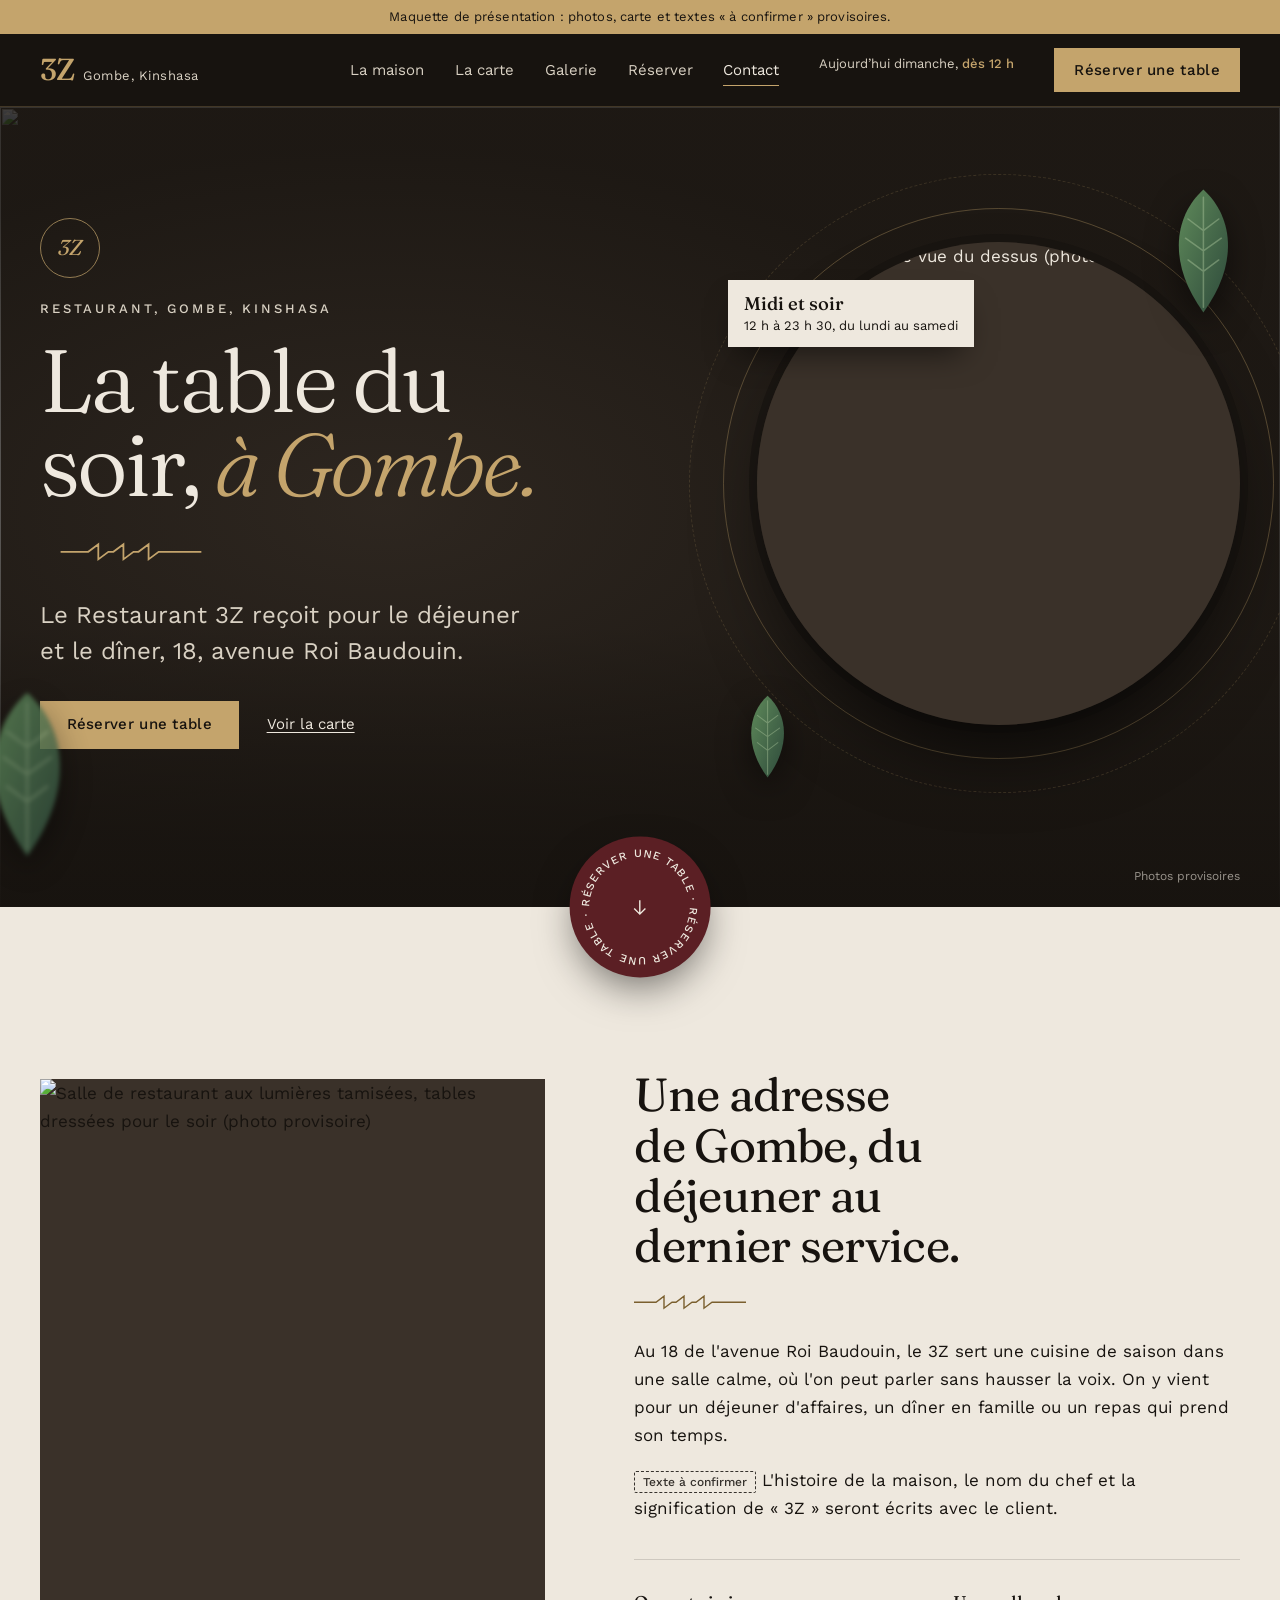
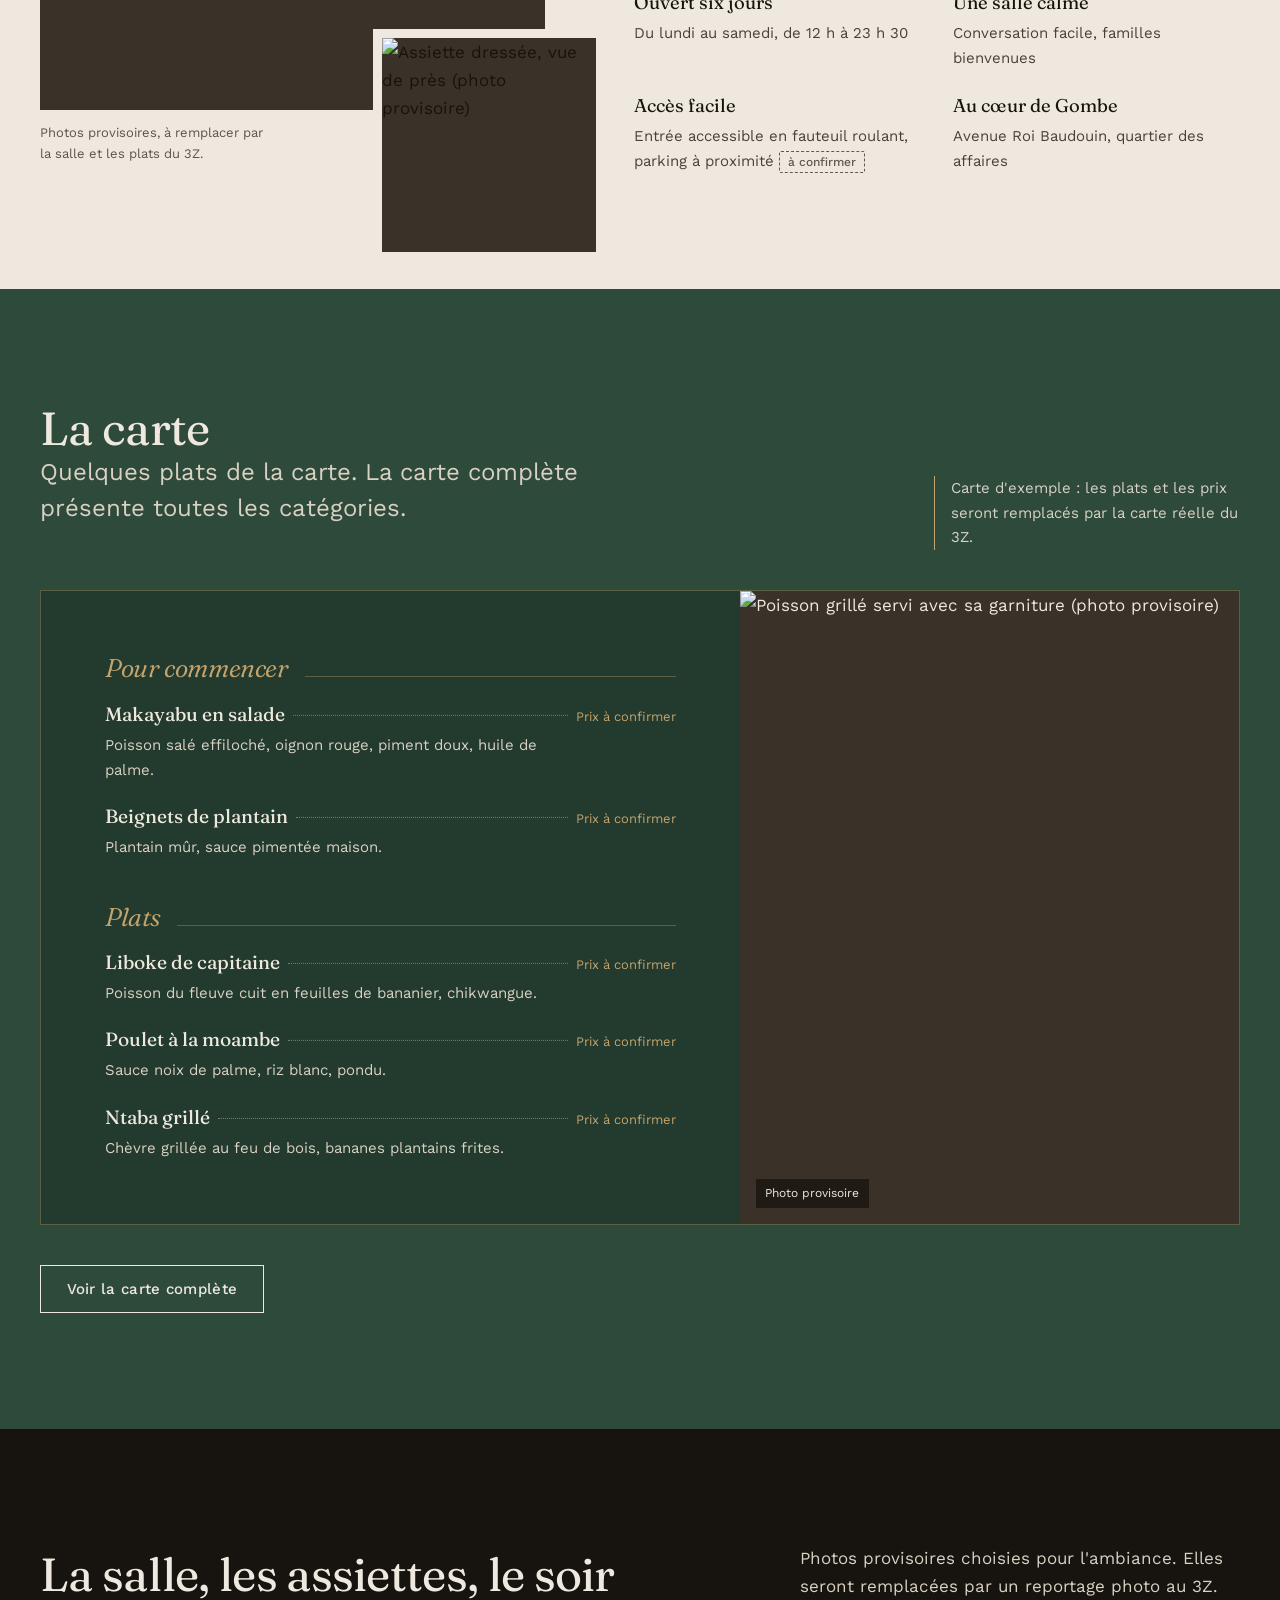
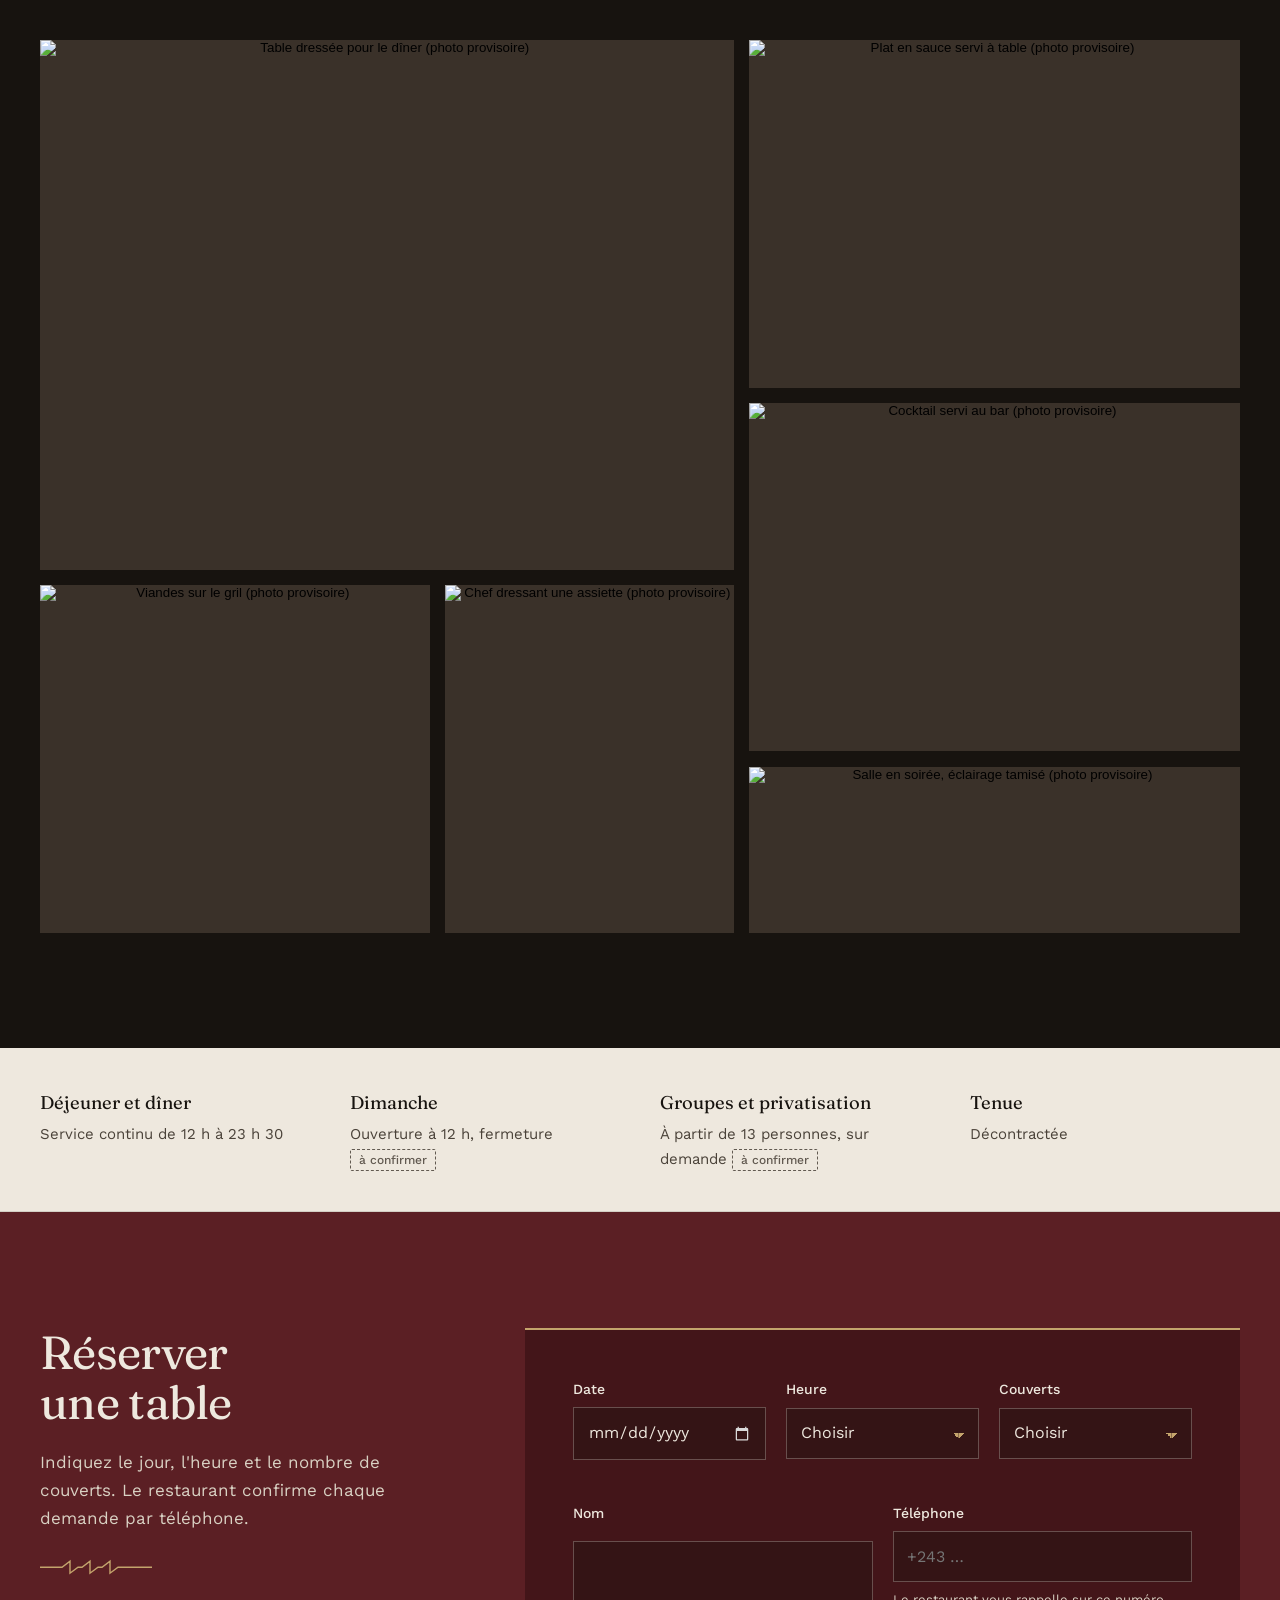
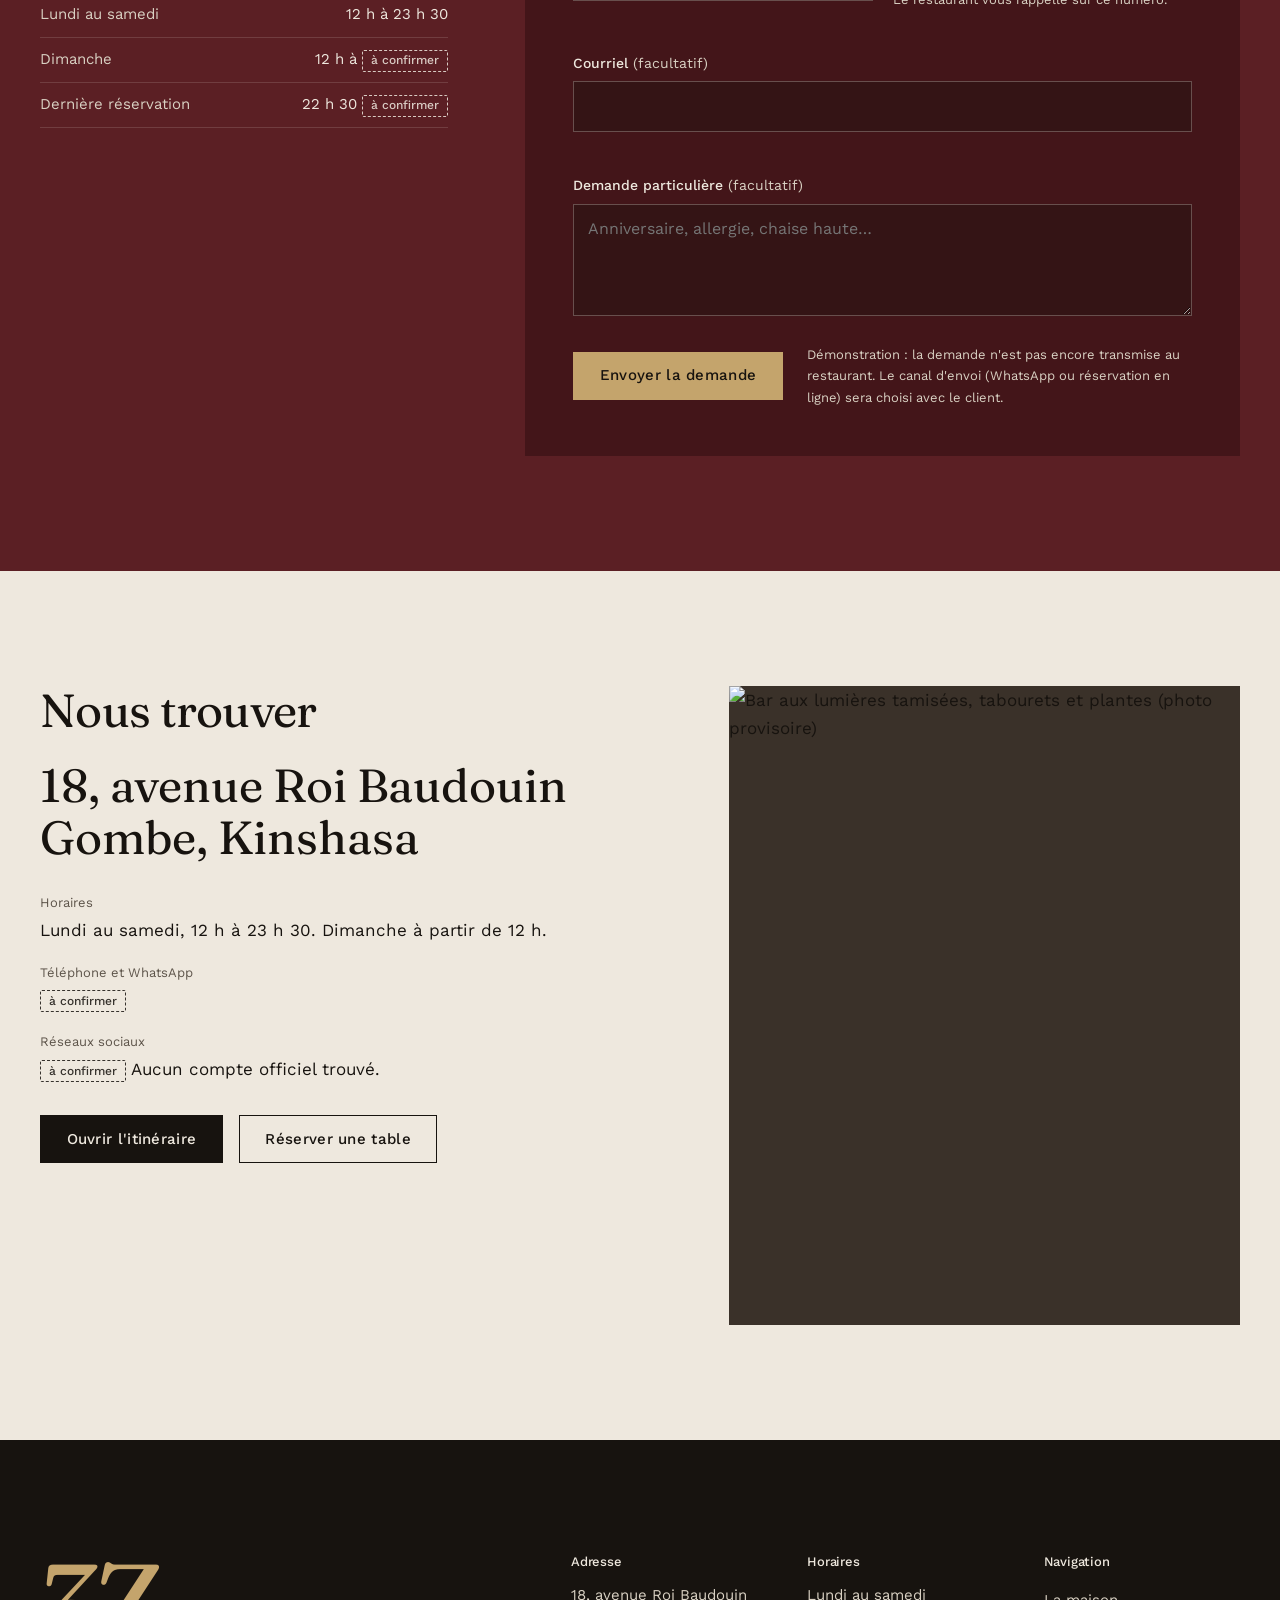
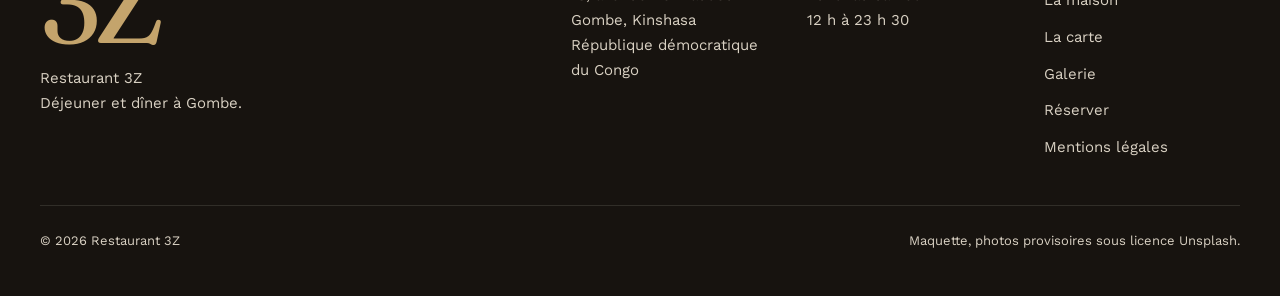
==== commit 22ca1e38: "Nouvelle section d'accueil : salle en fond, assiette tournante, pastille Réserver Fond de salle avec" ====
--- a/index.html
+++ b/index.html
@@ -9,11 +9,11 @@
   <meta property="og:type" content="restaurant">
   <meta property="og:title" content="Restaurant 3Z, Gombe, Kinshasa">
   <meta property="og:description" content="Déjeuner et dîner avenue Roi Baudouin, de midi à 23 h 30.">
-  <meta property="og:image" content="https://images.unsplash.com/photo-1663530761401-15eefb544889?auto=format&amp;fit=crop&amp;crop=entropy&amp;w=1600&amp;h=1067&amp;q=70">
+  <meta property="og:image" content="https://images.unsplash.com/photo-1709548145082-04d0cde481d4?auto=format&amp;fit=crop&amp;w=1200&amp;h=630&amp;q=70">
   <meta property="og:locale" content="fr_CD">
   <link rel="icon" href="assets/favicon.svg" type="image/svg+xml">
   <link rel="preload" href="assets/fonts/fraunces-latin-wght-normal.woff2" as="font" type="font/woff2" crossorigin>
-  <link rel="preload" as="image" href="https://images.unsplash.com/photo-1663530761401-15eefb544889?auto=format&amp;fit=crop&amp;crop=entropy&amp;w=1600&amp;h=1067&amp;q=70" imagesrcset="https://images.unsplash.com/photo-1663530761401-15eefb544889?auto=format&amp;fit=crop&amp;crop=entropy&amp;w=900&amp;h=600&amp;q=70 900w, https://images.unsplash.com/photo-1663530761401-15eefb544889?auto=format&amp;fit=crop&amp;crop=entropy&amp;w=1600&amp;h=1067&amp;q=70 1600w, https://images.unsplash.com/photo-1663530761401-15eefb544889?auto=format&amp;fit=crop&amp;crop=entropy&amp;w=2400&amp;h=1600&amp;q=70 2400w" imagesizes="100vw">
+  <link rel="preload" as="image" href="https://images.unsplash.com/photo-1709548145082-04d0cde481d4?auto=format&amp;fit=crop&amp;crop=entropy&amp;w=1600&amp;h=1067&amp;q=70" imagesrcset="https://images.unsplash.com/photo-1709548145082-04d0cde481d4?auto=format&amp;fit=crop&amp;crop=entropy&amp;w=900&amp;h=1200&amp;q=65 900w, https://images.unsplash.com/photo-1709548145082-04d0cde481d4?auto=format&amp;fit=crop&amp;crop=entropy&amp;w=1600&amp;h=1067&amp;q=70 1600w, https://images.unsplash.com/photo-1709548145082-04d0cde481d4?auto=format&amp;fit=crop&amp;crop=entropy&amp;w=2400&amp;h=1600&amp;q=70 2400w" imagesizes="100vw">
   <link rel="preconnect" href="https://images.unsplash.com">
   <link rel="stylesheet" href="css/style.css">
   <script>document.documentElement.classList.add('js');</script>
@@ -78,33 +78,72 @@
   <main id="contenu">
 
     <!-- ===== Ouverture ===== -->
-    <section class="ouverture" aria-labelledby="titre-ouverture">
-      <picture class="ouverture__photo">
-        <!-- Photo provisoire (Unsplash), à remplacer par une photo du 3Z -->
-        <img src="https://images.unsplash.com/photo-1663530761401-15eefb544889?auto=format&amp;fit=crop&amp;crop=entropy&amp;w=1600&amp;h=1067&amp;q=70"
-             srcset="https://images.unsplash.com/photo-1663530761401-15eefb544889?auto=format&amp;fit=crop&amp;crop=entropy&amp;w=900&amp;h=600&amp;q=70 900w, https://images.unsplash.com/photo-1663530761401-15eefb544889?auto=format&amp;fit=crop&amp;crop=entropy&amp;w=1600&amp;h=1067&amp;q=70 1600w, https://images.unsplash.com/photo-1663530761401-15eefb544889?auto=format&amp;fit=crop&amp;crop=entropy&amp;w=2400&amp;h=1600&amp;q=70 2400w"
+    <section class="ouverture" aria-labelledby="titre-ouverture" data-ouverture>
+      <svg width="0" height="0" class="visuellement-cache" aria-hidden="true" focusable="false">
+        <defs>
+          <linearGradient id="degrade-feuille" x1="0" y1="0" x2="1" y2="1">
+            <stop offset="0" stop-color="#5f8a5a"/>
+            <stop offset="1" stop-color="#2e4a3b"/>
+          </linearGradient>
+        </defs>
+        <symbol id="forme-feuille" viewBox="0 0 60 100">
+          <path d="M30 2C52 22 59 58 30 98 1 58 8 22 30 2Z" fill="url(#degrade-feuille)"/>
+          <path d="M30 8v86M30 34l12-9M30 50l14-10M30 66l12-9M30 34l-12-9M30 50l-14-10M30 66l-12-9" fill="none" stroke="#a9c49a" stroke-opacity=".45" stroke-width="1.2" stroke-linecap="round"/>
+        </symbol>
+      </svg>
+
+      <figure class="ouverture__fond">
+        <!-- Photo provisoire (Unsplash), à remplacer par la salle du 3Z -->
+        <img src="https://images.unsplash.com/photo-1709548145082-04d0cde481d4?auto=format&amp;fit=crop&amp;crop=entropy&amp;w=1600&amp;h=1067&amp;q=70"
+             srcset="https://images.unsplash.com/photo-1709548145082-04d0cde481d4?auto=format&amp;fit=crop&amp;crop=entropy&amp;w=900&amp;h=1200&amp;q=65 900w, https://images.unsplash.com/photo-1709548145082-04d0cde481d4?auto=format&amp;fit=crop&amp;crop=entropy&amp;w=1600&amp;h=1067&amp;q=70 1600w, https://images.unsplash.com/photo-1709548145082-04d0cde481d4?auto=format&amp;fit=crop&amp;crop=entropy&amp;w=2400&amp;h=1600&amp;q=70 2400w"
              sizes="100vw" width="1600" height="1067" alt="" fetchpriority="high">
-      </picture>
-      <div class="conteneur ouverture__contenu">
-        <p class="ouverture__lieu">18, avenue Roi Baudouin, Gombe</p>
-        <h1 class="ouverture__titre" id="titre-ouverture">La table du soir, <em>à Gombe.</em></h1>
-        <svg class="filet" viewBox="0 0 120 14" aria-hidden="true" focusable="false"><path d="M0 7h22l8-6v12l8-6h4l8-6v12l8-6h4l8-6v12l8-6h34"/></svg>
-        <p class="ouverture__texte">Le Restaurant 3Z reçoit pour le déjeuner et le dîner, de midi à 23&nbsp;h&nbsp;30, du lundi au samedi.</p>
-        <div class="ouverture__actions">
-          <a class="bouton bouton--laiton" href="#reservation">Réserver une table</a>
-          <a href="carte.html">Voir la carte</a>
-        </div>
-      </div>
-      <p class="ouverture__legende">Photo provisoire</p>
+      </figure>
+
+      <svg class="feuille feuille--1" viewBox="0 0 60 100" aria-hidden="true" focusable="false" data-profondeur style="--p: 18"><use href="#forme-feuille"/></svg>
+      <svg class="feuille feuille--2" viewBox="0 0 60 100" aria-hidden="true" focusable="false" data-profondeur style="--p: 10"><use href="#forme-feuille"/></svg>
+      <svg class="feuille feuille--3" viewBox="0 0 60 100" aria-hidden="true" focusable="false" data-profondeur style="--p: 26"><use href="#forme-feuille"/></svg>
+
+      <div class="conteneur ouverture__grille">
+        <div class="ouverture__contenu">
+          <span class="ouverture__embleme" aria-hidden="true">3Z</span>
+          <p class="ouverture__lieu">Restaurant, Gombe, Kinshasa</p>
+          <h1 class="ouverture__titre" id="titre-ouverture">La table du soir, <em>à Gombe.</em></h1>
+          <svg class="filet" viewBox="0 0 120 14" aria-hidden="true" focusable="false"><path d="M0 7h22l8-6v12l8-6h4l8-6v12l8-6h4l8-6v12l8-6h34"/></svg>
+          <p class="ouverture__texte">Le Restaurant 3Z reçoit pour le déjeuner et le dîner, 18, avenue Roi Baudouin.</p>
+          <div class="ouverture__actions">
+            <a class="bouton bouton--laiton" href="#reservation">Réserver une table</a>
+            <a href="carte.html">Voir la carte</a>
+          </div>
+        </div>
+
+        <figure class="ouverture__assiette" data-profondeur style="--p: -8">
+          <div class="ouverture__assiette-cadre">
+            <!-- Photo provisoire (Unsplash), à remplacer par un plat signature du 3Z -->
+            <img src="https://images.unsplash.com/photo-1519077336050-4ca5cac9d64f?auto=format&amp;fit=crop&amp;crop=entropy&amp;w=900&amp;h=900&amp;q=70"
+                 srcset="https://images.unsplash.com/photo-1519077336050-4ca5cac9d64f?auto=format&amp;fit=crop&amp;crop=entropy&amp;w=500&amp;h=500&amp;q=70 500w, https://images.unsplash.com/photo-1519077336050-4ca5cac9d64f?auto=format&amp;fit=crop&amp;crop=entropy&amp;w=900&amp;h=900&amp;q=70 900w"
+                 sizes="(max-width: 56rem) 62vw, 34rem" width="900" height="900" alt="Assiette dressée vue du dessus (photo provisoire)">
+          </div>
+          <figcaption class="ouverture__note"><strong>Midi et soir</strong>12&nbsp;h à 23&nbsp;h&nbsp;30, du lundi au samedi</figcaption>
+        </figure>
+      </div>
+
+      <a class="ouverture__pastille" href="#reservation" aria-label="Réserver une table">
+        <svg class="anneau" viewBox="0 0 120 120" aria-hidden="true" focusable="false">
+          <path id="cercle-pastille" d="M60 60m-47 0a47 47 0 1 1 94 0a47 47 0 1 1-94 0" fill="none"/>
+          <text><textPath href="#cercle-pastille" textLength="292" lengthAdjust="spacing">Réserver une table · Réserver une table ·</textPath></text>
+        </svg>
+        <svg class="fleche" viewBox="0 0 24 24" aria-hidden="true" focusable="false"><path d="M12 4v15M6 13l6 6 6-6" fill="none" stroke="currentColor" stroke-width="1.5"/></svg>
+      </a>
+      <p class="ouverture__legende">Photos provisoires</p>
     </section>
 
     <!-- ===== La maison ===== -->
     <section class="section maison" id="maison" aria-labelledby="titre-maison">
       <div class="conteneur maison__grille">
         <figure class="maison__photo apparait">
-          <img src="https://images.unsplash.com/photo-1709548145082-04d0cde481d4?auto=format&amp;fit=crop&amp;crop=entropy&amp;w=1200&amp;h=1500&amp;q=70" srcset="https://images.unsplash.com/photo-1709548145082-04d0cde481d4?auto=format&amp;fit=crop&amp;crop=entropy&amp;w=800&amp;h=1000&amp;q=70 800w, https://images.unsplash.com/photo-1709548145082-04d0cde481d4?auto=format&amp;fit=crop&amp;crop=entropy&amp;w=1200&amp;h=1500&amp;q=70 1200w" sizes="(max-width: 52rem) 90vw, 45vw" width="1200" height="1500" alt="Salle de restaurant aux lumières tamisées, tables dressées pour le soir (photo provisoire)" loading="lazy">
+          <img src="https://images.unsplash.com/photo-1698614082118-8e6eaecb08ef?auto=format&amp;fit=crop&amp;crop=entropy&amp;w=1200&amp;h=1500&amp;q=70" srcset="https://images.unsplash.com/photo-1698614082118-8e6eaecb08ef?auto=format&amp;fit=crop&amp;crop=entropy&amp;w=800&amp;h=1000&amp;q=70 800w, https://images.unsplash.com/photo-1698614082118-8e6eaecb08ef?auto=format&amp;fit=crop&amp;crop=entropy&amp;w=1200&amp;h=1500&amp;q=70 1200w" sizes="(max-width: 52rem) 90vw, 45vw" width="1200" height="1500" alt="Salle de restaurant aux lumières tamisées, tables dressées pour le soir (photo provisoire)" loading="lazy">
           <div class="maison__photo-secondaire">
-            <img src="https://images.unsplash.com/photo-1519077336050-4ca5cac9d64f?auto=format&amp;fit=crop&amp;crop=entropy&amp;w=600&amp;h=600&amp;q=70" width="600" height="600" alt="Assiette dressée, vue de près (photo provisoire)" loading="lazy">
+            <img src="https://images.unsplash.com/photo-1547478267-54ce493dd7d6?auto=format&amp;fit=crop&amp;crop=entropy&amp;w=600&amp;h=600&amp;q=70" width="600" height="600" alt="Assiette dressée, vue de près (photo provisoire)" loading="lazy">
           </div>
           <figcaption>Photos provisoires, à remplacer par la salle et les plats du 3Z.</figcaption>
         </figure>
--- a/css/style.css
+++ b/css/style.css
@@ -353,31 +353,43 @@
 
 /* --------------------------------------------------------------------------
    Accueil : section d'ouverture
+   Inspirations : salle sombre plein cadre et grand nom (Enzo), assiette
+   ronde qui tourne et feuilles en suspension (Foody), pastille ronde
+   « Réserver » posée à cheval sur la section suivante (Drizzle).
    -------------------------------------------------------------------------- */
 .ouverture {
   position: relative;
-  min-height: calc(100svh - var(--entete-h));
   min-height: calc(100vh - var(--entete-h));
   display: grid;
-  align-items: end;
+  align-items: center;
   background: var(--ebene);
   color: var(--ivoire);
-  overflow: hidden;
   isolation: isolate;
+  overflow-x: clip;
 }
 @supports (height: 100svh) {
   .ouverture { min-height: calc(100svh - var(--entete-h) - 1.75rem); }
 }
-.ouverture__photo {
+
+/* Fond : la salle, avec un lent zoom continu */
+.ouverture__fond {
   position: absolute;
   inset: 0;
   z-index: -2;
-}
-.ouverture__photo img {
+  overflow: hidden;
+  margin: 0;
+}
+.ouverture__fond img {
   width: 100%;
   height: 100%;
   object-fit: cover;
-  object-position: 62% 50%;
+  object-position: 50% 45%;
+  transform-origin: 40% 60%;
+  animation: lent-zoom 26s ease-in-out infinite alternate;
+}
+@keyframes lent-zoom {
+  from { transform: scale(1); }
+  to   { transform: scale(1.12) translate3d(-1%, -1%, 0); }
 }
 .ouverture::before {
   content: "";
@@ -385,23 +397,47 @@
   inset: 0;
   z-index: -1;
   background:
-    linear-gradient(90deg, rgb(23 19 15 / 0.88) 0%, rgb(23 19 15 / 0.55) 42%, rgb(23 19 15 / 0.05) 75%),
-    linear-gradient(0deg, rgb(23 19 15 / 0.7) 0%, transparent 45%);
-}
-.ouverture__contenu {
-  padding-block: var(--e-l) clamp(2.5rem, 7vw, 5rem);
+    radial-gradient(ellipse 70% 60% at 30% 50%, rgb(23 19 15 / 0.35), rgb(23 19 15 / 0.82) 75%),
+    linear-gradient(0deg, rgb(23 19 15 / 0.95) 0%, transparent 35%);
+}
+
+.ouverture__grille {
+  display: grid;
+  grid-template-columns: minmax(0, 7fr) minmax(0, 5fr);
+  align-items: center;
+  gap: var(--e-m);
+  padding-block: clamp(2rem, 5vw, 4rem) clamp(5.5rem, 9vw, 7rem);
+}
+
+/* Emblème rond, comme un sceau */
+.ouverture__embleme {
+  display: grid;
+  place-items: center;
+  width: 3.75rem;
+  height: 3.75rem;
+  border: 1px solid rgb(196 164 108 / 0.7);
+  border-radius: 50%;
+  font-family: var(--titres);
+  font-size: 1.35rem;
+  font-style: italic;
+  letter-spacing: -0.04em;
+  color: var(--laiton);
+  margin-bottom: 1.25rem;
 }
 .ouverture__lieu {
-  font-size: var(--t-petit);
+  font-size: 0.8125rem;
+  font-weight: 500;
+  letter-spacing: 0.22em;
+  text-transform: uppercase;
   color: var(--ivoire-doux);
   margin-bottom: 1.25rem;
 }
 .ouverture__titre {
-  font-size: var(--t-affiche);
-  font-weight: 350;
-  max-width: 11ch;
-  letter-spacing: -0.03em;
-  line-height: 0.98;
+  font-size: clamp(3rem, 1.2rem + 5.4vw, 6.75rem);
+  font-weight: 330;
+  letter-spacing: -0.035em;
+  line-height: 0.95;
+  max-width: 10ch;
 }
 .ouverture__titre em {
   font-style: italic;
@@ -409,7 +445,7 @@
   color: var(--laiton);
 }
 .ouverture .filet {
-  width: clamp(8rem, 18vw, 13rem);
+  width: clamp(8rem, 16vw, 12rem);
   height: 1.1rem;
   margin: clamp(1.5rem, 3vw, 2.25rem) 0;
 }
@@ -426,57 +462,187 @@
   align-items: center;
   gap: 1rem 1.75rem;
 }
-.ouverture__actions a:not(.bouton) {
+.ouverture__actions a:not(.bouton) { color: var(--ivoire); font-size: var(--t-petit); }
+
+/* L'assiette : ronde, en lente rotation, avec un halo de laiton */
+.ouverture__assiette {
+  position: relative;
+  margin: 0;
+  justify-self: end;
+  width: min(100%, 31rem);
+  aspect-ratio: 1;
+}
+.ouverture__assiette::before {
+  content: "";
+  position: absolute;
+  inset: -7%;
+  border-radius: 50%;
+  border: 1px solid rgb(196 164 108 / 0.35);
+}
+.ouverture__assiette::after {
+  content: "";
+  position: absolute;
+  inset: -14%;
+  border-radius: 50%;
+  border: 1px dashed rgb(196 164 108 / 0.18);
+  animation: tourne 90s linear infinite reverse;
+}
+.ouverture__assiette-cadre {
+  position: absolute;
+  inset: 0;
+  border-radius: 50%;
+  overflow: hidden;
+  box-shadow: 0 2.5rem 5rem -1.5rem rgb(0 0 0 / 0.75), 0 0 0 0.5rem rgb(23 19 15 / 0.6);
+}
+.ouverture__assiette img {
+  width: 100%;
+  height: 100%;
+  object-fit: cover;
+  animation: tourne 70s linear infinite;
+}
+@keyframes tourne { to { transform: rotate(360deg); } }
+
+.ouverture__note {
+  position: absolute;
+  left: -6%;
+  top: 8%;
+  z-index: 2;
+  background: var(--ivoire);
+  color: var(--ebene);
+  padding: 0.75rem 1rem;
+  font-size: 0.8125rem;
+  line-height: 1.35;
+  box-shadow: 0 1rem 2rem -0.75rem rgb(0 0 0 / 0.6);
+  --r: -4deg;
+  animation: flotte 7s ease-in-out infinite alternate;
+}
+.ouverture__note strong {
+  display: block;
+  font-family: var(--titres);
+  font-size: 1.15rem;
+  font-weight: 500;
+}
+
+/* Feuilles en suspension */
+.feuille {
+  position: absolute;
+  z-index: 1;
+  pointer-events: none;
+  filter: drop-shadow(0 0.75rem 1rem rgb(0 0 0 / 0.5));
+  animation: flotte 8s ease-in-out infinite alternate;
+}
+.feuille--1 { width: clamp(3rem, 6vw, 5.5rem); right: 3%; top: 10%; --r: 18deg; }
+.feuille--2 { width: clamp(2.25rem, 4vw, 3.75rem); right: 38%; bottom: 16%; --r: -32deg; animation-duration: 9.5s; animation-delay: -3s; }
+.feuille--3 { width: clamp(4rem, 8vw, 7rem); left: -1.5rem; bottom: 6%; --r: 140deg; animation-duration: 11s; animation-delay: -6s; filter: blur(2px) drop-shadow(0 0.75rem 1rem rgb(0 0 0 / 0.5)); opacity: 0.8; }
+@keyframes flotte {
+  from { transform: translate3d(0, 0, 0) rotate(var(--r, 0deg)); }
+  to   { transform: translate3d(0.5rem, -1.1rem, 0) rotate(calc(var(--r, 0deg) + 8deg)); }
+}
+
+/* Pastille ronde « Réserver », à cheval sur la section suivante */
+.ouverture__pastille {
+  position: absolute;
+  left: 50%;
+  bottom: 0;
+  z-index: 3;
+  width: clamp(7.5rem, 11vw, 9.5rem);
+  aspect-ratio: 1;
+  transform: translate(-50%, 50%);
+  border-radius: 50%;
+  background: var(--kola);
   color: var(--ivoire);
-  font-size: var(--t-petit);
-}
+  display: grid;
+  place-items: center;
+  text-decoration: none;
+  box-shadow: 0 1rem 2.5rem -0.5rem rgb(0 0 0 / 0.55);
+  transition: background-color 0.3s, transform 0.4s var(--courbe);
+}
+.ouverture__pastille:hover { background: var(--laiton); color: var(--ebene); transform: translate(-50%, 50%) scale(1.06); }
+.ouverture__pastille svg.anneau {
+  position: absolute;
+  inset: 0.4rem;
+  width: calc(100% - 0.8rem);
+  height: calc(100% - 0.8rem);
+  animation: tourne 22s linear infinite;
+}
+.ouverture__pastille text {
+  font-family: var(--texte);
+  font-size: 10.5px;
+  font-weight: 500;
+  letter-spacing: 0.26em;
+  text-transform: uppercase;
+  fill: currentColor;
+}
+.ouverture__pastille .fleche { width: 1.4rem; height: 1.4rem; transition: transform 0.3s var(--courbe); }
+.ouverture__pastille:hover .fleche { transform: translateY(0.2rem); }
+
 .ouverture__legende {
   position: absolute;
   right: var(--gouttiere);
-  bottom: clamp(1.25rem, 3vw, 2rem);
+  bottom: 1.25rem;
   font-size: 0.75rem;
-  color: rgb(238 232 222 / 0.75);
-  writing-mode: vertical-rl;
-  transform: rotate(180deg);
-  letter-spacing: 0.04em;
-}
-@media (max-width: 40rem) {
-  .ouverture__photo img { object-position: 70% 50%; }
-  .ouverture::before {
-    background: linear-gradient(0deg, rgb(23 19 15 / 0.94) 0%, rgb(23 19 15 / 0.6) 55%, rgb(23 19 15 / 0.25) 100%);
+  color: rgb(238 232 222 / 0.6);
+  margin: 0;
+}
+
+@media (max-width: 56rem) {
+  .ouverture { align-items: start; }
+  .ouverture__grille {
+    grid-template-columns: 1fr;
+    padding-top: 2rem;
   }
+  .ouverture__assiette {
+    order: -1;
+    justify-self: end;
+    width: min(62vw, 22rem);
+    margin: 0 -10vw -2rem 0;
+  }
+  .ouverture__note { display: none; }
+  .ouverture__embleme { position: absolute; margin: 0; top: 2rem; left: var(--gouttiere); }
+  .feuille--1 { top: 2%; right: 46%; }
+  .feuille--2 { display: none; }
   .ouverture__legende { display: none; }
 }
 
-/* Moment de mouvement : le filet se trace, puis la photo s'éclaircit */
-.js .ouverture__photo img {
-  opacity: 0.25;
-  transform: scale(1.04);
-  transition: opacity 1.6s var(--courbe) 0.5s, transform 2.4s var(--courbe) 0.5s;
-}
+/* Entrée de la page : le filet se trace, puis le reste apparaît */
 .js .ouverture .filet path {
   stroke-dasharray: 260;
   stroke-dashoffset: 260;
-  transition: stroke-dashoffset 1.2s var(--courbe) 0.2s;
-}
+  transition: stroke-dashoffset 1.2s var(--courbe) 0.5s;
+}
+.js .ouverture__embleme,
+.js .ouverture__lieu,
 .js .ouverture__titre,
 .js .ouverture__texte,
-.js .ouverture__actions,
-.js .ouverture__lieu {
+.js .ouverture__actions {
   opacity: 0;
   transform: translateY(0.75rem);
   transition: opacity 0.9s var(--courbe), transform 0.9s var(--courbe);
 }
 .js .ouverture__lieu { transition-delay: 0.1s; }
-.js .ouverture__titre { transition-delay: 0.2s; }
-.js .ouverture__texte { transition-delay: 1s; }
-.js .ouverture__actions { transition-delay: 1.15s; }
-.est-pret .ouverture__photo img { opacity: 1; transform: none; }
+.js .ouverture__titre { transition-delay: 0.25s; }
+.js .ouverture__texte { transition-delay: 1.1s; }
+.js .ouverture__actions { transition-delay: 1.25s; }
+.js .ouverture__assiette {
+  opacity: 0;
+  scale: 0.86;
+  transition: opacity 1.4s var(--courbe) 0.3s, scale 1.8s var(--courbe) 0.3s;
+}
+.js .ouverture__pastille { opacity: 0; transition: opacity 0.8s var(--courbe) 1.5s, background-color 0.3s, transform 0.4s var(--courbe); }
 .est-pret .ouverture .filet path { stroke-dashoffset: 0; }
+.est-pret .ouverture__embleme,
+.est-pret .ouverture__lieu,
 .est-pret .ouverture__titre,
 .est-pret .ouverture__texte,
-.est-pret .ouverture__actions,
-.est-pret .ouverture__lieu { opacity: 1; transform: none; }
+.est-pret .ouverture__actions { opacity: 1; transform: none; }
+.est-pret .ouverture__assiette { opacity: 1; scale: 1; }
+.est-pret .ouverture__pastille { opacity: 1; }
+
+/* Léger effet de profondeur au mouvement de la souris (piloté par script.js) */
+.ouverture [data-profondeur] { translate: calc(var(--px, 0) * var(--p, 0) * 1px) calc(var(--py, 0) * var(--p, 0) * 1px); transition: translate 0.6s var(--courbe); }
+
+/* La section qui suit laisse de la place à la pastille */
+.ouverture + .section { padding-top: calc(var(--e-l) + 3rem); }
 
 /* Apparitions discrètes au défilement */
 .js .apparait {
@@ -1023,10 +1189,18 @@
     animation-duration: 0.01ms !important;
   }
   .js .apparait,
+  .js .ouverture__embleme,
   .js .ouverture__titre,
   .js .ouverture__texte,
   .js .ouverture__actions,
   .js .ouverture__lieu,
-  .js .ouverture__photo img { opacity: 1; transform: none; }
+  .js .ouverture__pastille { opacity: 1; transform: none; }
+  .js .ouverture__assiette { opacity: 1; scale: 1; }
+  .ouverture__fond img,
+  .ouverture__assiette img,
+  .ouverture__assiette::after,
+  .ouverture__note,
+  .feuille,
+  .ouverture__pastille svg.anneau { animation: none !important; }
   .js .ouverture .filet path { stroke-dashoffset: 0; }
 }
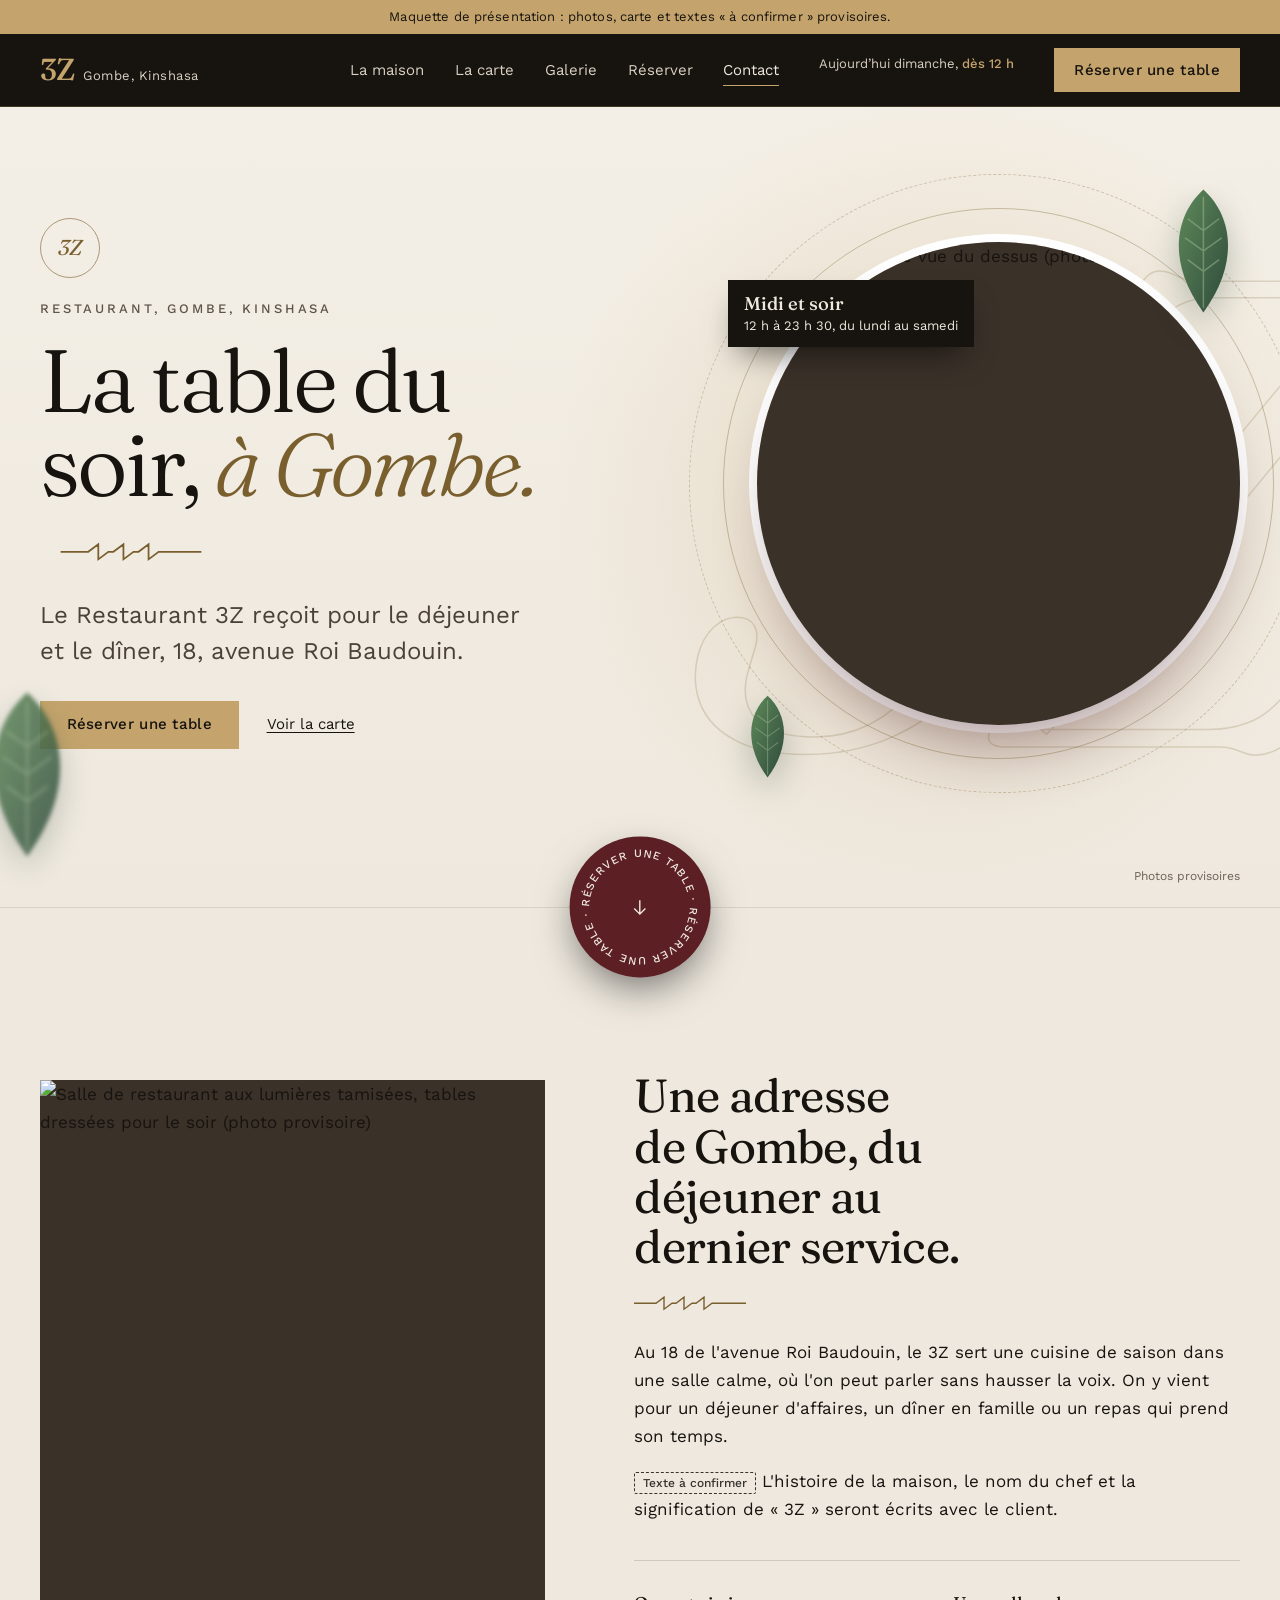
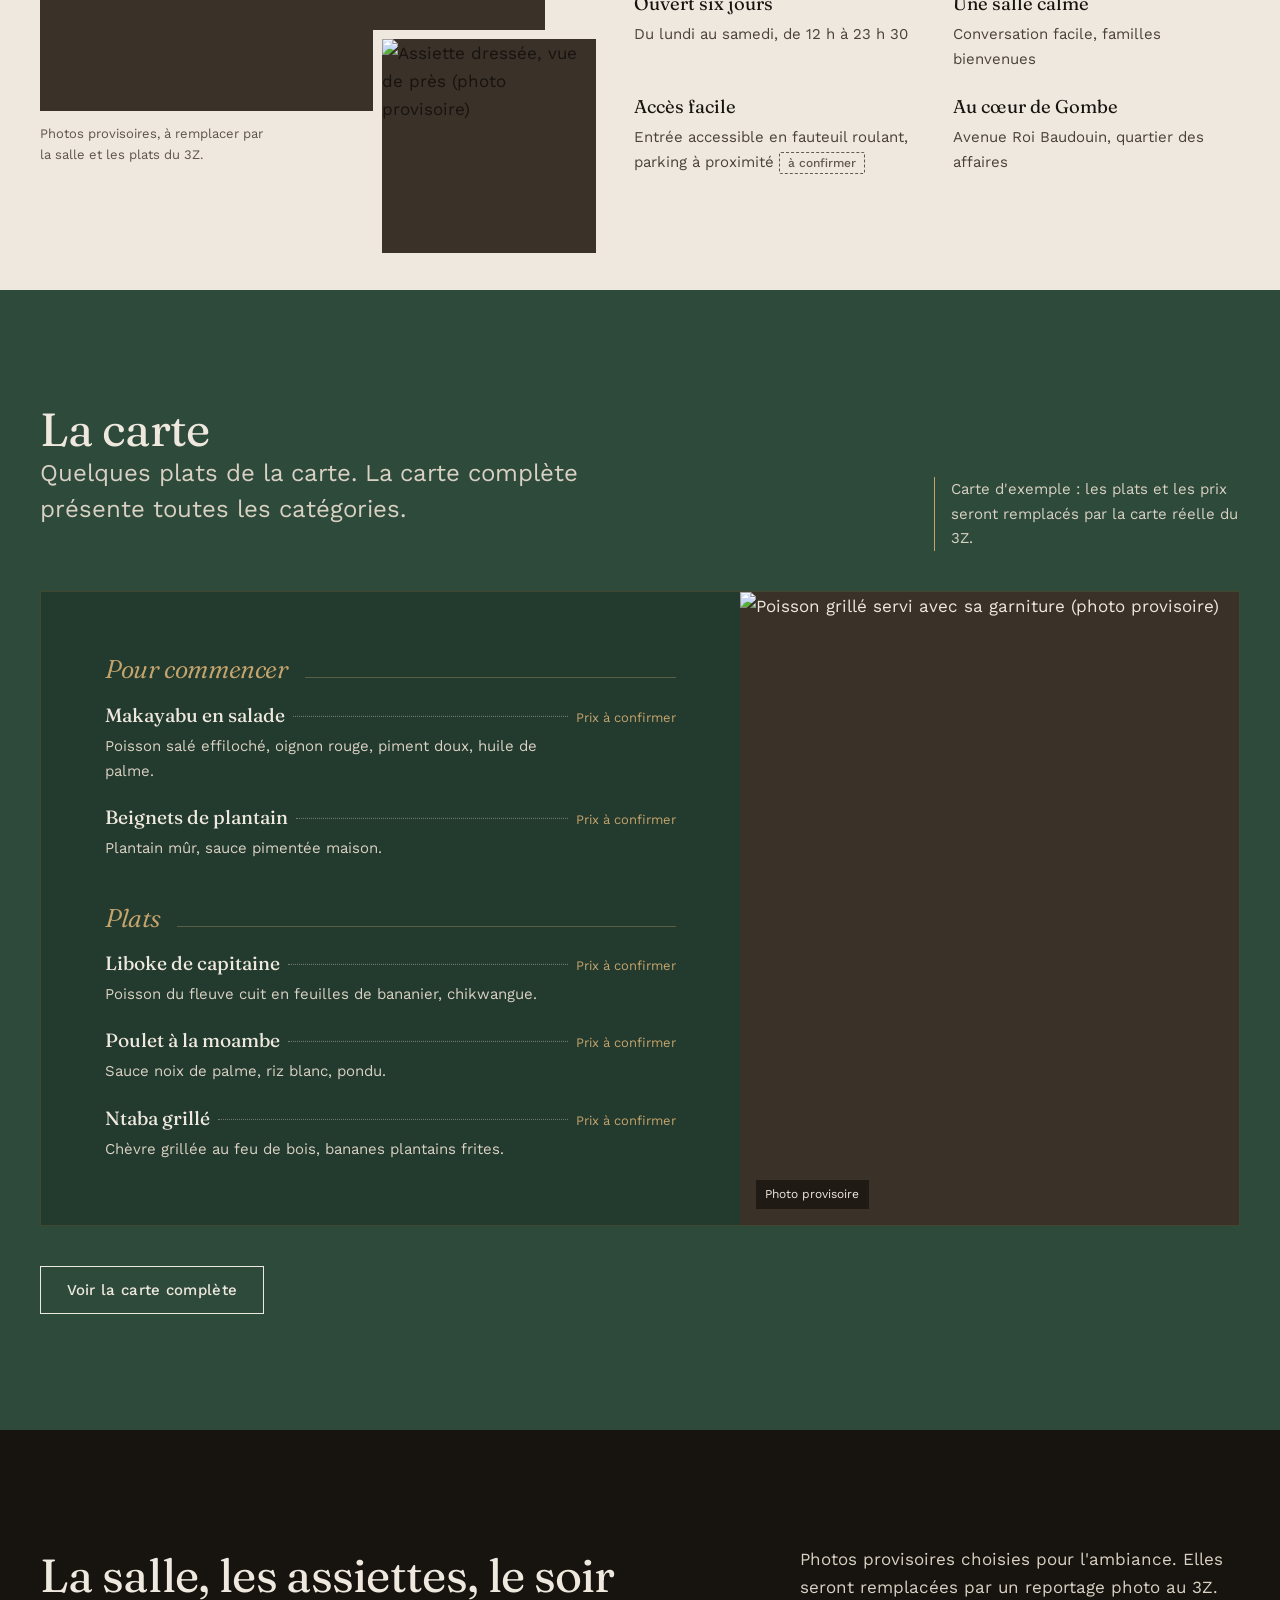
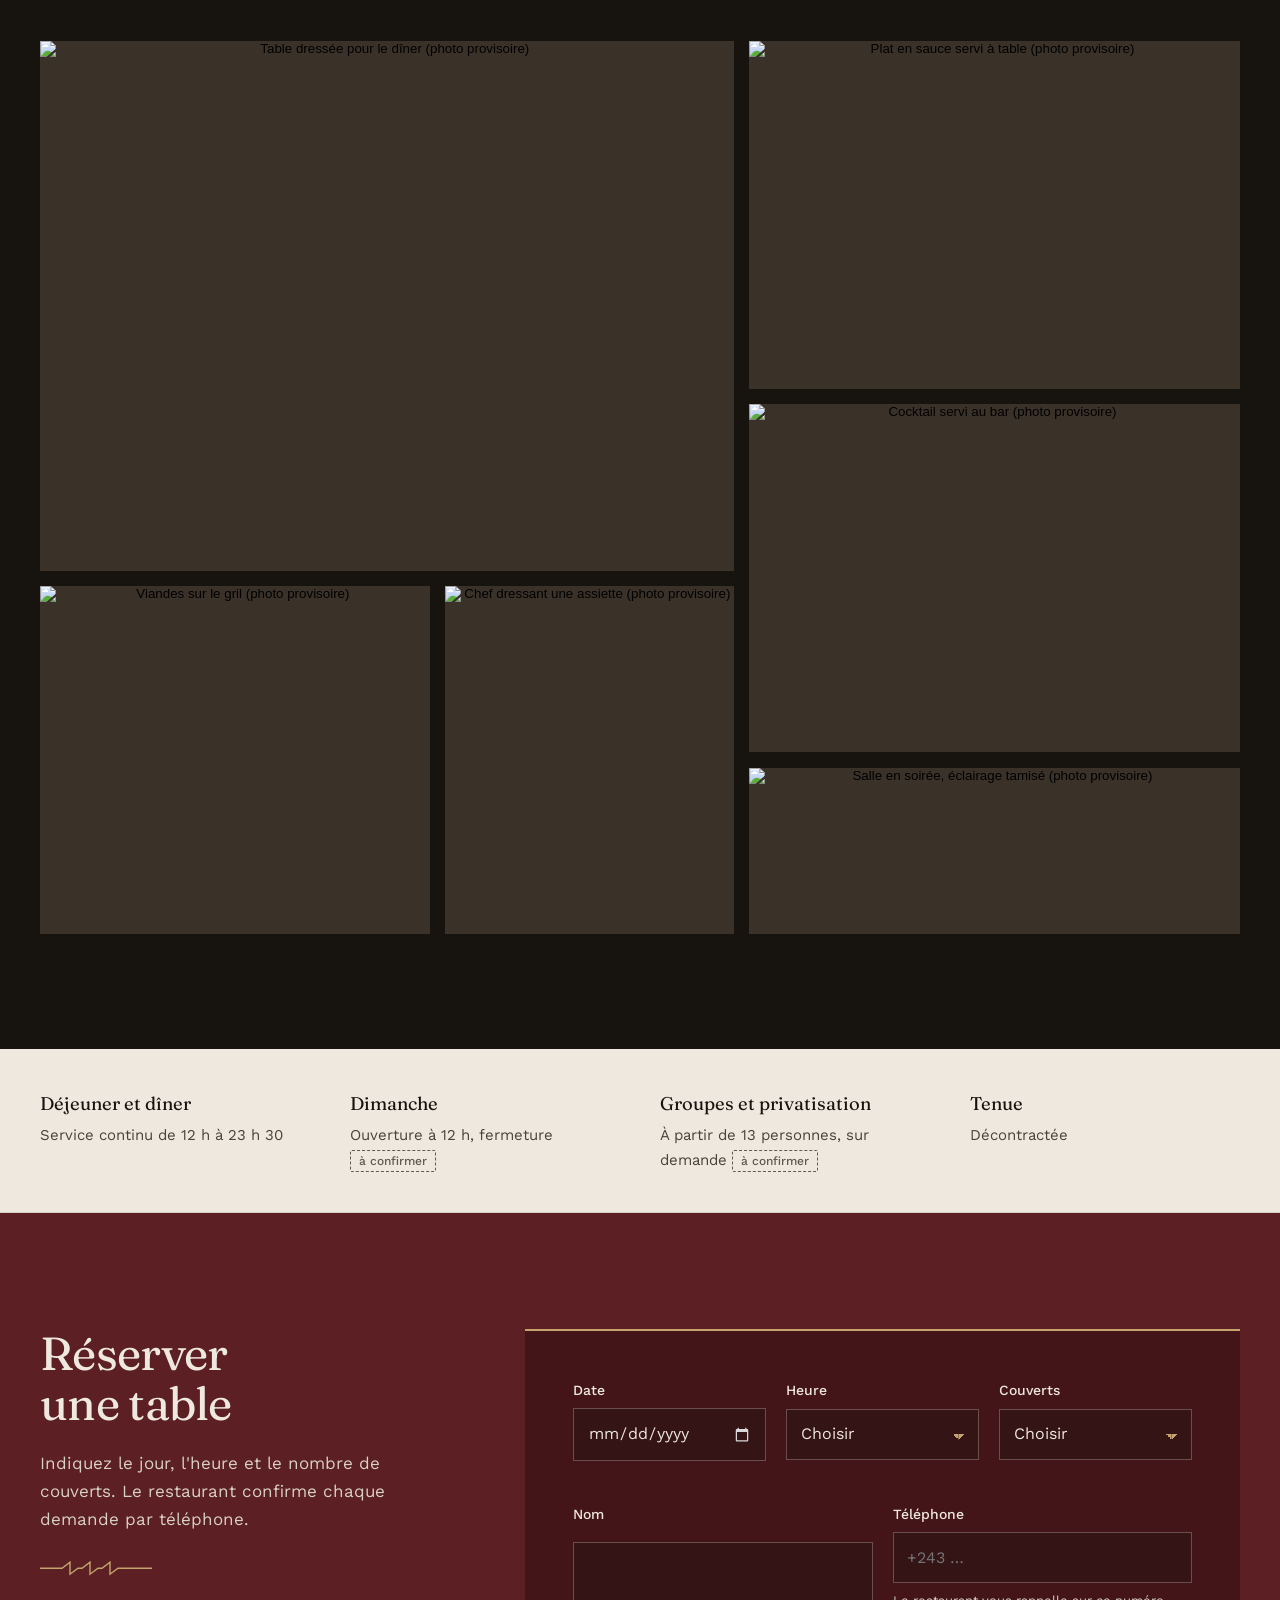
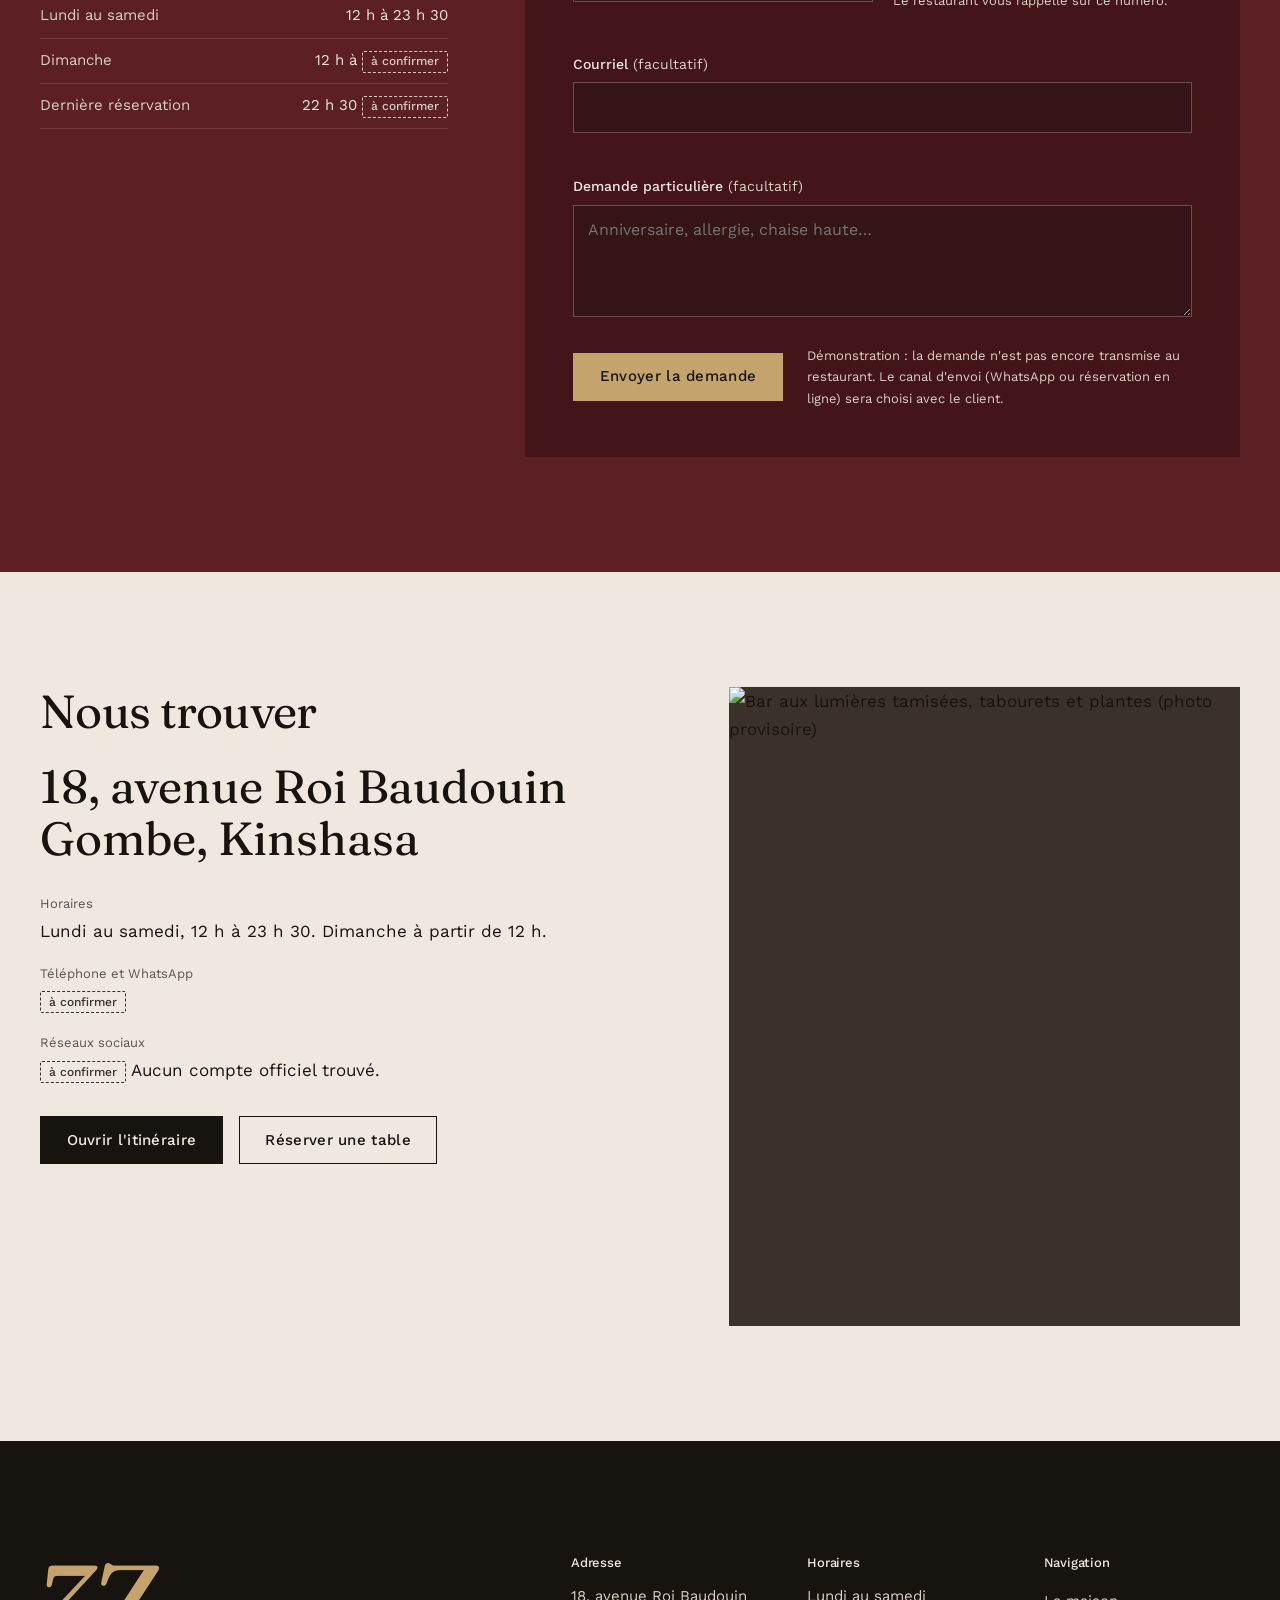
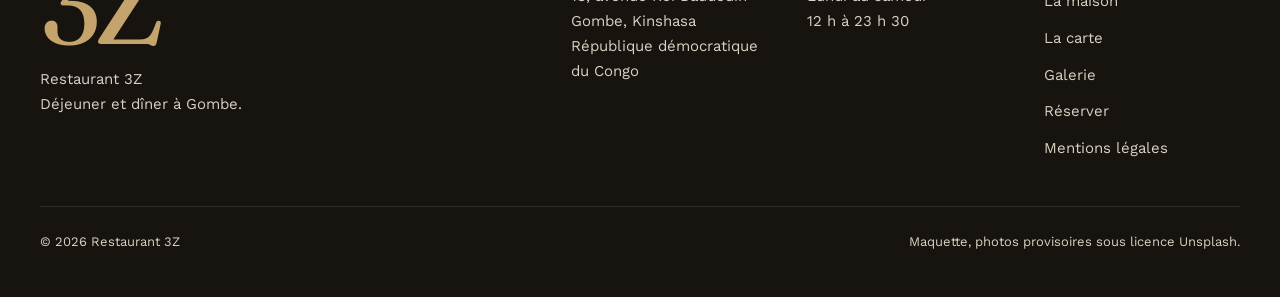
==== commit b807b4f7: "Accueil sur fond clair : ivoire, filigrane 3Z en lent zoom Co-Authored-By: Claude Opus 5.5 (1M conte" ====
--- a/index.html
+++ b/index.html
@@ -13,7 +13,6 @@
   <meta property="og:locale" content="fr_CD">
   <link rel="icon" href="assets/favicon.svg" type="image/svg+xml">
   <link rel="preload" href="assets/fonts/fraunces-latin-wght-normal.woff2" as="font" type="font/woff2" crossorigin>
-  <link rel="preload" as="image" href="https://images.unsplash.com/photo-1709548145082-04d0cde481d4?auto=format&amp;fit=crop&amp;crop=entropy&amp;w=1600&amp;h=1067&amp;q=70" imagesrcset="https://images.unsplash.com/photo-1709548145082-04d0cde481d4?auto=format&amp;fit=crop&amp;crop=entropy&amp;w=900&amp;h=1200&amp;q=65 900w, https://images.unsplash.com/photo-1709548145082-04d0cde481d4?auto=format&amp;fit=crop&amp;crop=entropy&amp;w=1600&amp;h=1067&amp;q=70 1600w, https://images.unsplash.com/photo-1709548145082-04d0cde481d4?auto=format&amp;fit=crop&amp;crop=entropy&amp;w=2400&amp;h=1600&amp;q=70 2400w" imagesizes="100vw">
   <link rel="preconnect" href="https://images.unsplash.com">
   <link rel="stylesheet" href="css/style.css">
   <script>document.documentElement.classList.add('js');</script>
@@ -92,12 +91,7 @@
         </symbol>
       </svg>
 
-      <figure class="ouverture__fond">
-        <!-- Photo provisoire (Unsplash), à remplacer par la salle du 3Z -->
-        <img src="https://images.unsplash.com/photo-1709548145082-04d0cde481d4?auto=format&amp;fit=crop&amp;crop=entropy&amp;w=1600&amp;h=1067&amp;q=70"
-             srcset="https://images.unsplash.com/photo-1709548145082-04d0cde481d4?auto=format&amp;fit=crop&amp;crop=entropy&amp;w=900&amp;h=1200&amp;q=65 900w, https://images.unsplash.com/photo-1709548145082-04d0cde481d4?auto=format&amp;fit=crop&amp;crop=entropy&amp;w=1600&amp;h=1067&amp;q=70 1600w, https://images.unsplash.com/photo-1709548145082-04d0cde481d4?auto=format&amp;fit=crop&amp;crop=entropy&amp;w=2400&amp;h=1600&amp;q=70 2400w"
-             sizes="100vw" width="1600" height="1067" alt="" fetchpriority="high">
-      </figure>
+      <div class="ouverture__fond" aria-hidden="true"><span class="ouverture__filigrane">3Z</span></div>
 
       <svg class="feuille feuille--1" viewBox="0 0 60 100" aria-hidden="true" focusable="false" data-profondeur style="--p: 18"><use href="#forme-feuille"/></svg>
       <svg class="feuille feuille--2" viewBox="0 0 60 100" aria-hidden="true" focusable="false" data-profondeur style="--p: 10"><use href="#forme-feuille"/></svg>
--- a/css/style.css
+++ b/css/style.css
@@ -362,8 +362,8 @@
   min-height: calc(100vh - var(--entete-h));
   display: grid;
   align-items: center;
-  background: var(--ebene);
-  color: var(--ivoire);
+  background: var(--ivoire);
+  color: var(--ebene);
   isolation: isolate;
   overflow-x: clip;
 }
@@ -371,34 +371,42 @@
   .ouverture { min-height: calc(100svh - var(--entete-h) - 1.75rem); }
 }
 
-/* Fond : la salle, avec un lent zoom continu */
+/* Fond clair : un grand monogramme 3Z en filigrane, avec un lent zoom continu */
 .ouverture__fond {
   position: absolute;
   inset: 0;
   z-index: -2;
   overflow: hidden;
   margin: 0;
-}
-.ouverture__fond img {
-  width: 100%;
-  height: 100%;
-  object-fit: cover;
-  object-position: 50% 45%;
-  transform-origin: 40% 60%;
+  display: grid;
+  place-items: center end;
+  pointer-events: none;
+}
+.ouverture__filigrane {
+  font-family: var(--titres);
+  font-style: italic;
+  font-weight: 300;
+  font-size: clamp(22rem, 52vw, 52rem);
+  line-height: 0.8;
+  letter-spacing: -0.06em;
+  color: transparent;
+  -webkit-text-stroke: 1.5px rgb(122 95 46 / 0.2);
+  margin-right: -4vw;
+  transform-origin: 70% 50%;
   animation: lent-zoom 26s ease-in-out infinite alternate;
 }
 @keyframes lent-zoom {
   from { transform: scale(1); }
-  to   { transform: scale(1.12) translate3d(-1%, -1%, 0); }
+  to   { transform: scale(1.1) translate3d(-1.5%, -1%, 0); }
 }
 .ouverture::before {
   content: "";
   position: absolute;
   inset: 0;
-  z-index: -1;
+  z-index: -3;
   background:
-    radial-gradient(ellipse 70% 60% at 30% 50%, rgb(23 19 15 / 0.35), rgb(23 19 15 / 0.82) 75%),
-    linear-gradient(0deg, rgb(23 19 15 / 0.95) 0%, transparent 35%);
+    radial-gradient(circle at 74% 48%, rgb(196 164 108 / 0.28), transparent 38%),
+    linear-gradient(180deg, #f4efe6 0%, var(--ivoire) 100%);
 }
 
 .ouverture__grille {
@@ -415,13 +423,13 @@
   place-items: center;
   width: 3.75rem;
   height: 3.75rem;
-  border: 1px solid rgb(196 164 108 / 0.7);
+  border: 1px solid rgb(122 95 46 / 0.6);
   border-radius: 50%;
   font-family: var(--titres);
   font-size: 1.35rem;
   font-style: italic;
   letter-spacing: -0.04em;
-  color: var(--laiton);
+  color: var(--laiton-fonce);
   margin-bottom: 1.25rem;
 }
 .ouverture__lieu {
@@ -429,7 +437,7 @@
   font-weight: 500;
   letter-spacing: 0.22em;
   text-transform: uppercase;
-  color: var(--ivoire-doux);
+  color: #5d544a;
   margin-bottom: 1.25rem;
 }
 .ouverture__titre {
@@ -442,18 +450,19 @@
 .ouverture__titre em {
   font-style: italic;
   font-weight: 300;
-  color: var(--laiton);
+  color: var(--laiton-fonce);
 }
 .ouverture .filet {
   width: clamp(8rem, 16vw, 12rem);
   height: 1.1rem;
   margin: clamp(1.5rem, 3vw, 2.25rem) 0;
+  color: var(--laiton-fonce);
 }
 .ouverture__texte {
   font-size: var(--t-grand);
   line-height: 1.5;
   max-width: 34ch;
-  color: var(--ivoire-doux);
+  color: #4a4239;
   margin-bottom: 2rem;
 }
 .ouverture__actions {
@@ -462,7 +471,7 @@
   align-items: center;
   gap: 1rem 1.75rem;
 }
-.ouverture__actions a:not(.bouton) { color: var(--ivoire); font-size: var(--t-petit); }
+.ouverture__actions a:not(.bouton) { color: var(--ebene); font-size: var(--t-petit); }
 
 /* L'assiette : ronde, en lente rotation, avec un halo de laiton */
 .ouverture__assiette {
@@ -477,14 +486,14 @@
   position: absolute;
   inset: -7%;
   border-radius: 50%;
-  border: 1px solid rgb(196 164 108 / 0.35);
+  border: 1px solid rgb(122 95 46 / 0.35);
 }
 .ouverture__assiette::after {
   content: "";
   position: absolute;
   inset: -14%;
   border-radius: 50%;
-  border: 1px dashed rgb(196 164 108 / 0.18);
+  border: 1px dashed rgb(122 95 46 / 0.3);
   animation: tourne 90s linear infinite reverse;
 }
 .ouverture__assiette-cadre {
@@ -492,7 +501,7 @@
   inset: 0;
   border-radius: 50%;
   overflow: hidden;
-  box-shadow: 0 2.5rem 5rem -1.5rem rgb(0 0 0 / 0.75), 0 0 0 0.5rem rgb(23 19 15 / 0.6);
+  box-shadow: 0 2.5rem 4rem -1.5rem rgb(67 21 25 / 0.45), 0 0 0 0.5rem #fff;
 }
 .ouverture__assiette img {
   width: 100%;
@@ -507,8 +516,8 @@
   left: -6%;
   top: 8%;
   z-index: 2;
-  background: var(--ivoire);
-  color: var(--ebene);
+  background: var(--ebene);
+  color: var(--ivoire);
   padding: 0.75rem 1rem;
   font-size: 0.8125rem;
   line-height: 1.35;
@@ -528,12 +537,12 @@
   position: absolute;
   z-index: 1;
   pointer-events: none;
-  filter: drop-shadow(0 0.75rem 1rem rgb(0 0 0 / 0.5));
+  filter: drop-shadow(0 0.75rem 1rem rgb(46 74 59 / 0.3));
   animation: flotte 8s ease-in-out infinite alternate;
 }
 .feuille--1 { width: clamp(3rem, 6vw, 5.5rem); right: 3%; top: 10%; --r: 18deg; }
 .feuille--2 { width: clamp(2.25rem, 4vw, 3.75rem); right: 38%; bottom: 16%; --r: -32deg; animation-duration: 9.5s; animation-delay: -3s; }
-.feuille--3 { width: clamp(4rem, 8vw, 7rem); left: -1.5rem; bottom: 6%; --r: 140deg; animation-duration: 11s; animation-delay: -6s; filter: blur(2px) drop-shadow(0 0.75rem 1rem rgb(0 0 0 / 0.5)); opacity: 0.8; }
+.feuille--3 { width: clamp(4rem, 8vw, 7rem); left: -1.5rem; bottom: 6%; --r: 140deg; animation-duration: 11s; animation-delay: -6s; filter: blur(2px) drop-shadow(0 0.75rem 1rem rgb(46 74 59 / 0.3)); opacity: 0.85; }
 @keyframes flotte {
   from { transform: translate3d(0, 0, 0) rotate(var(--r, 0deg)); }
   to   { transform: translate3d(0.5rem, -1.1rem, 0) rotate(calc(var(--r, 0deg) + 8deg)); }
@@ -581,7 +590,7 @@
   right: var(--gouttiere);
   bottom: 1.25rem;
   font-size: 0.75rem;
-  color: rgb(238 232 222 / 0.6);
+  color: #6b6156;
   margin: 0;
 }
 
@@ -642,7 +651,7 @@
 .ouverture [data-profondeur] { translate: calc(var(--px, 0) * var(--p, 0) * 1px) calc(var(--py, 0) * var(--p, 0) * 1px); transition: translate 0.6s var(--courbe); }
 
 /* La section qui suit laisse de la place à la pastille */
-.ouverture + .section { padding-top: calc(var(--e-l) + 3rem); }
+.ouverture + .section { padding-top: calc(var(--e-l) + 3rem); border-top: 1px solid rgb(23 19 15 / 0.1); }
 
 /* Apparitions discrètes au défilement */
 .js .apparait {
@@ -744,7 +753,7 @@
   display: grid;
   grid-template-columns: minmax(0, 7fr) minmax(0, 5fr);
   background: var(--feuille-profonde);
-  border: 1px solid rgb(196 164 108 / 0.35);
+  border: 1px solid rgb(122 95 46 / 0.35);
 }
 .carte__colonnes {
   padding: clamp(1.5rem, 5vw, 4rem);
@@ -1196,7 +1205,7 @@
   .js .ouverture__lieu,
   .js .ouverture__pastille { opacity: 1; transform: none; }
   .js .ouverture__assiette { opacity: 1; scale: 1; }
-  .ouverture__fond img,
+  .ouverture__filigrane,
   .ouverture__assiette img,
   .ouverture__assiette::after,
   .ouverture__note,
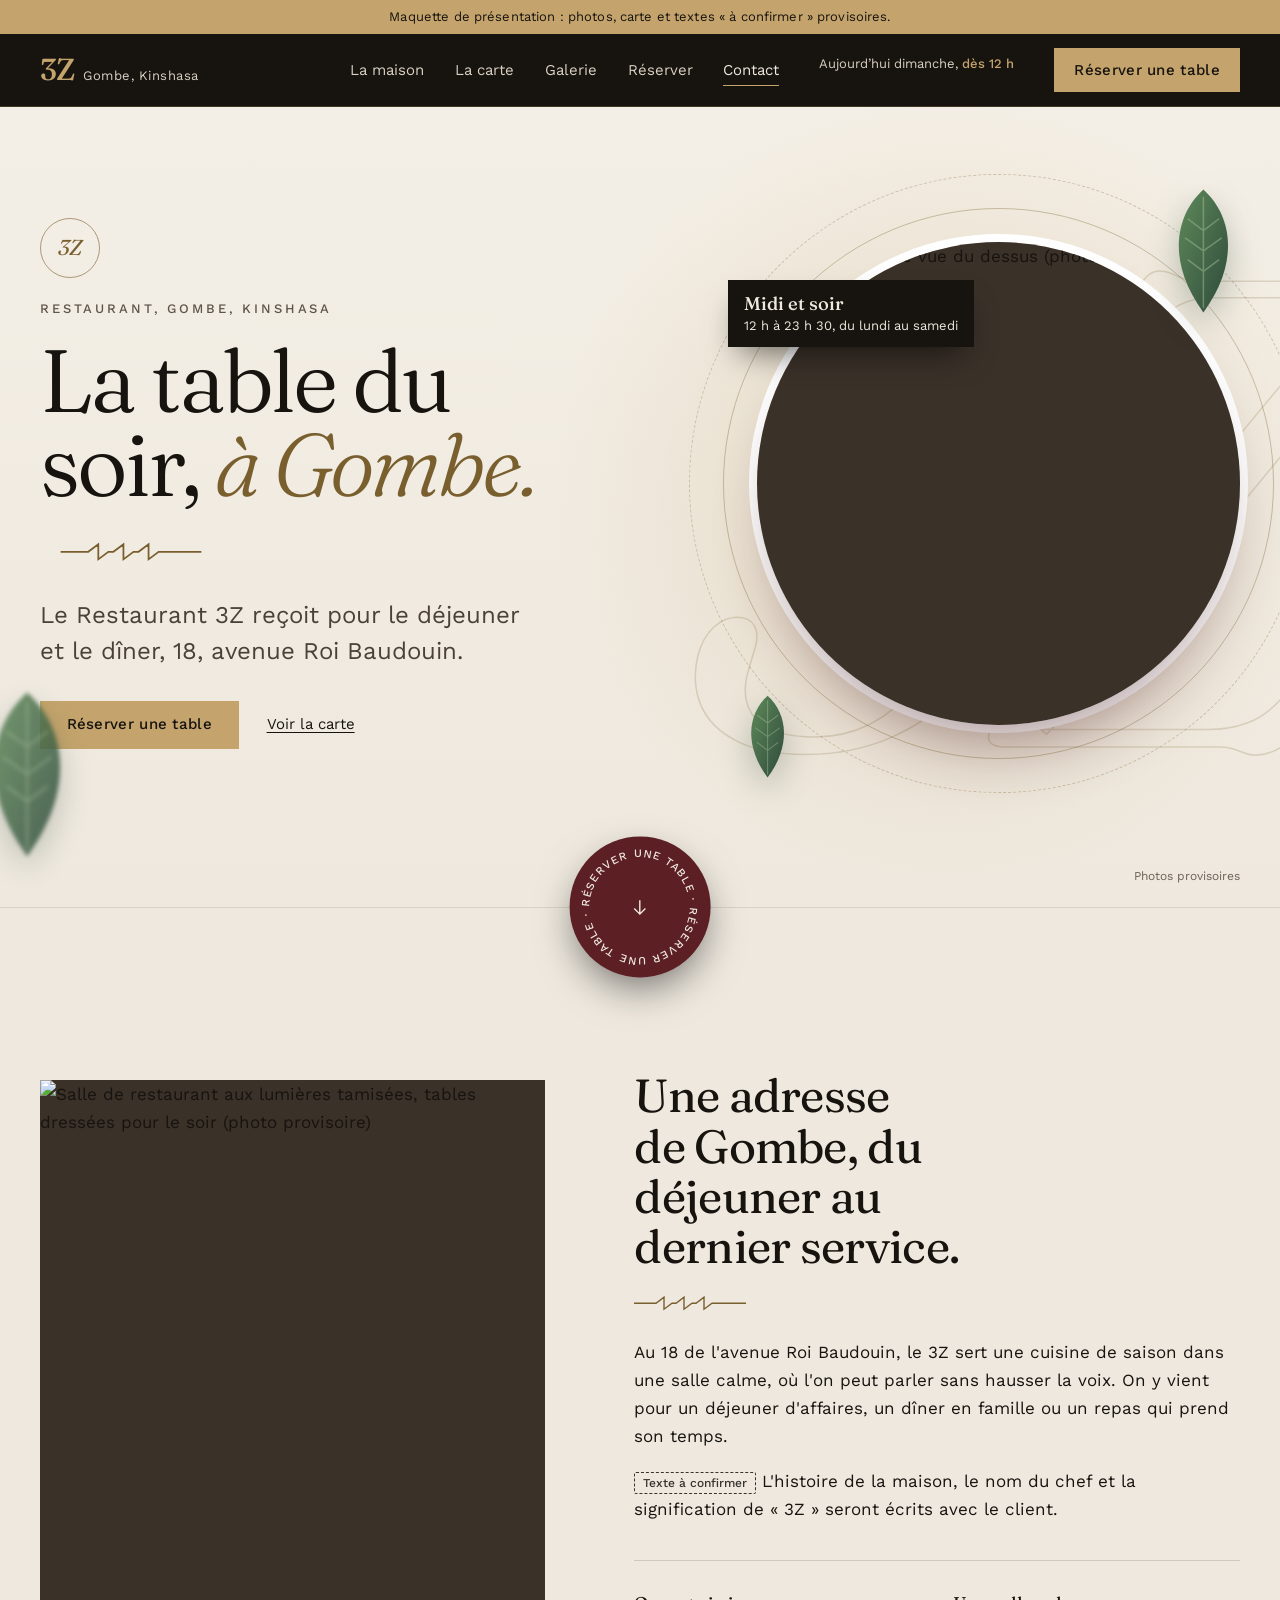
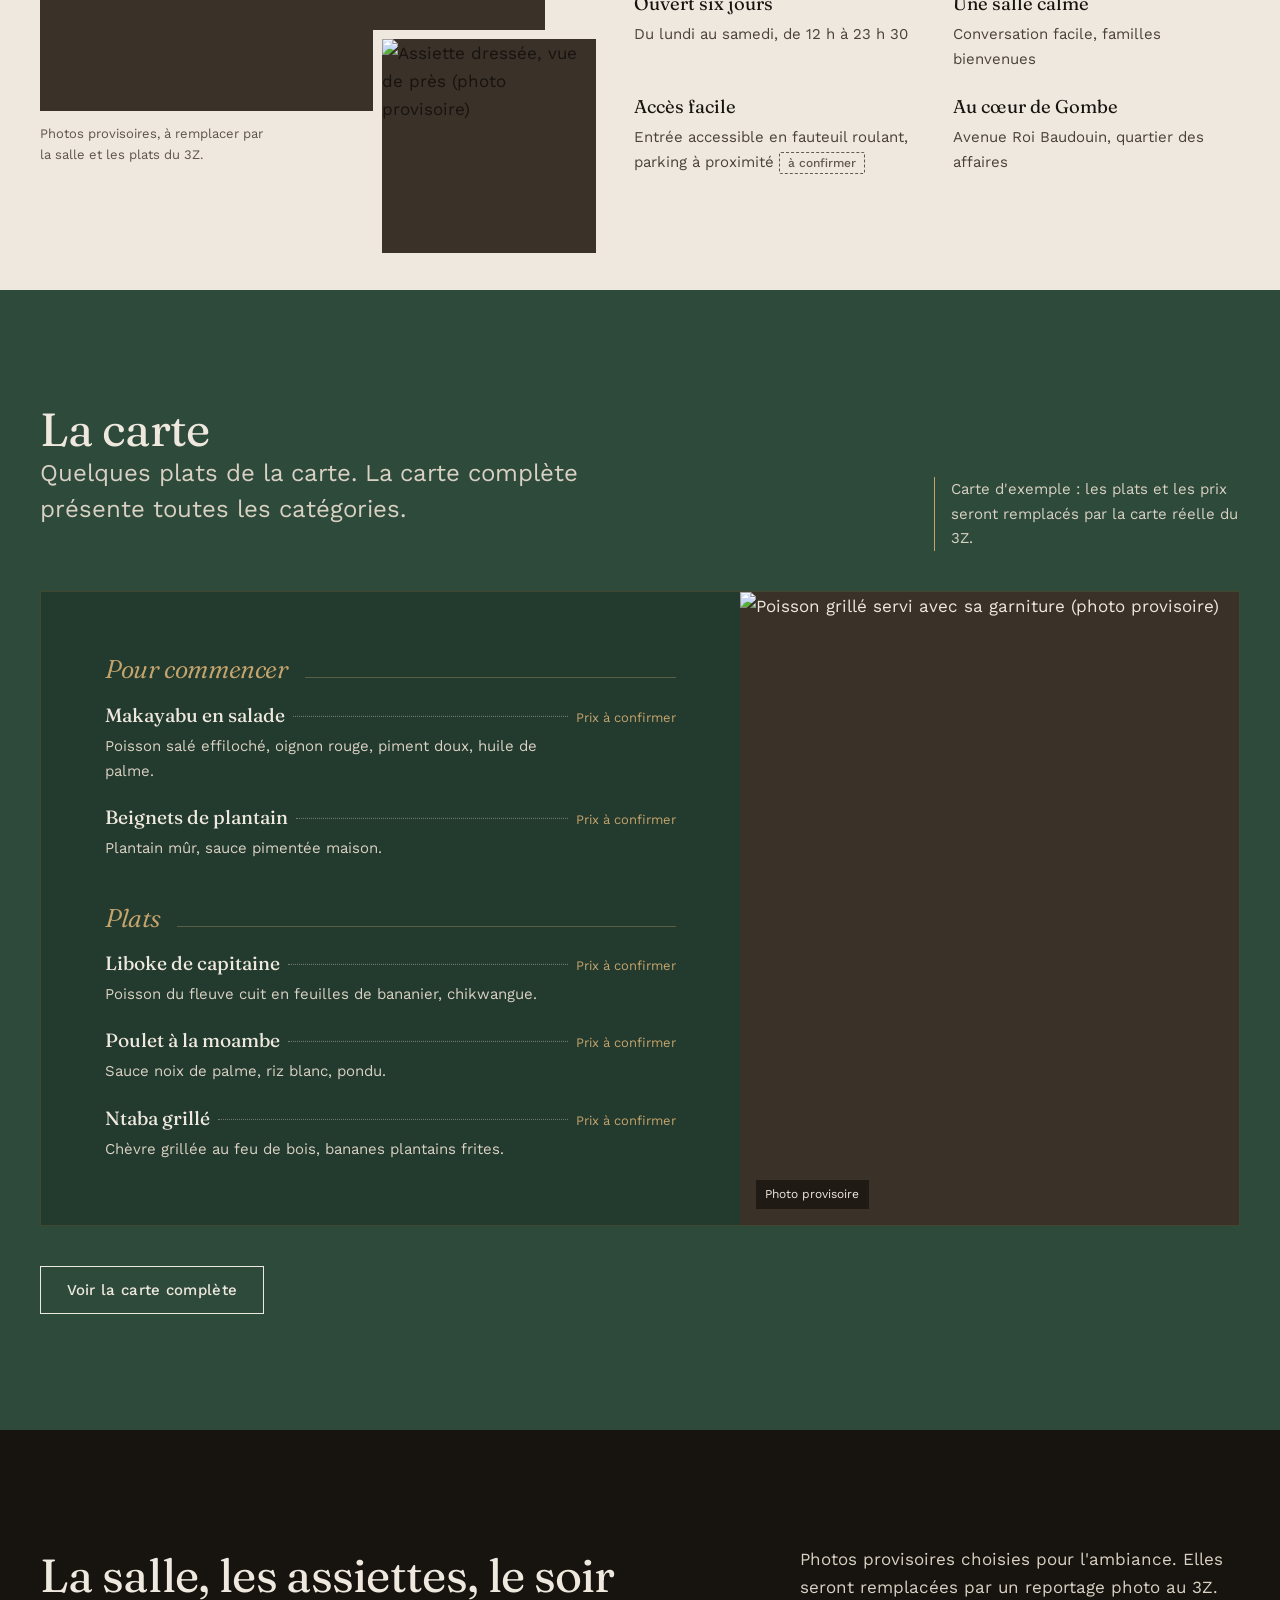
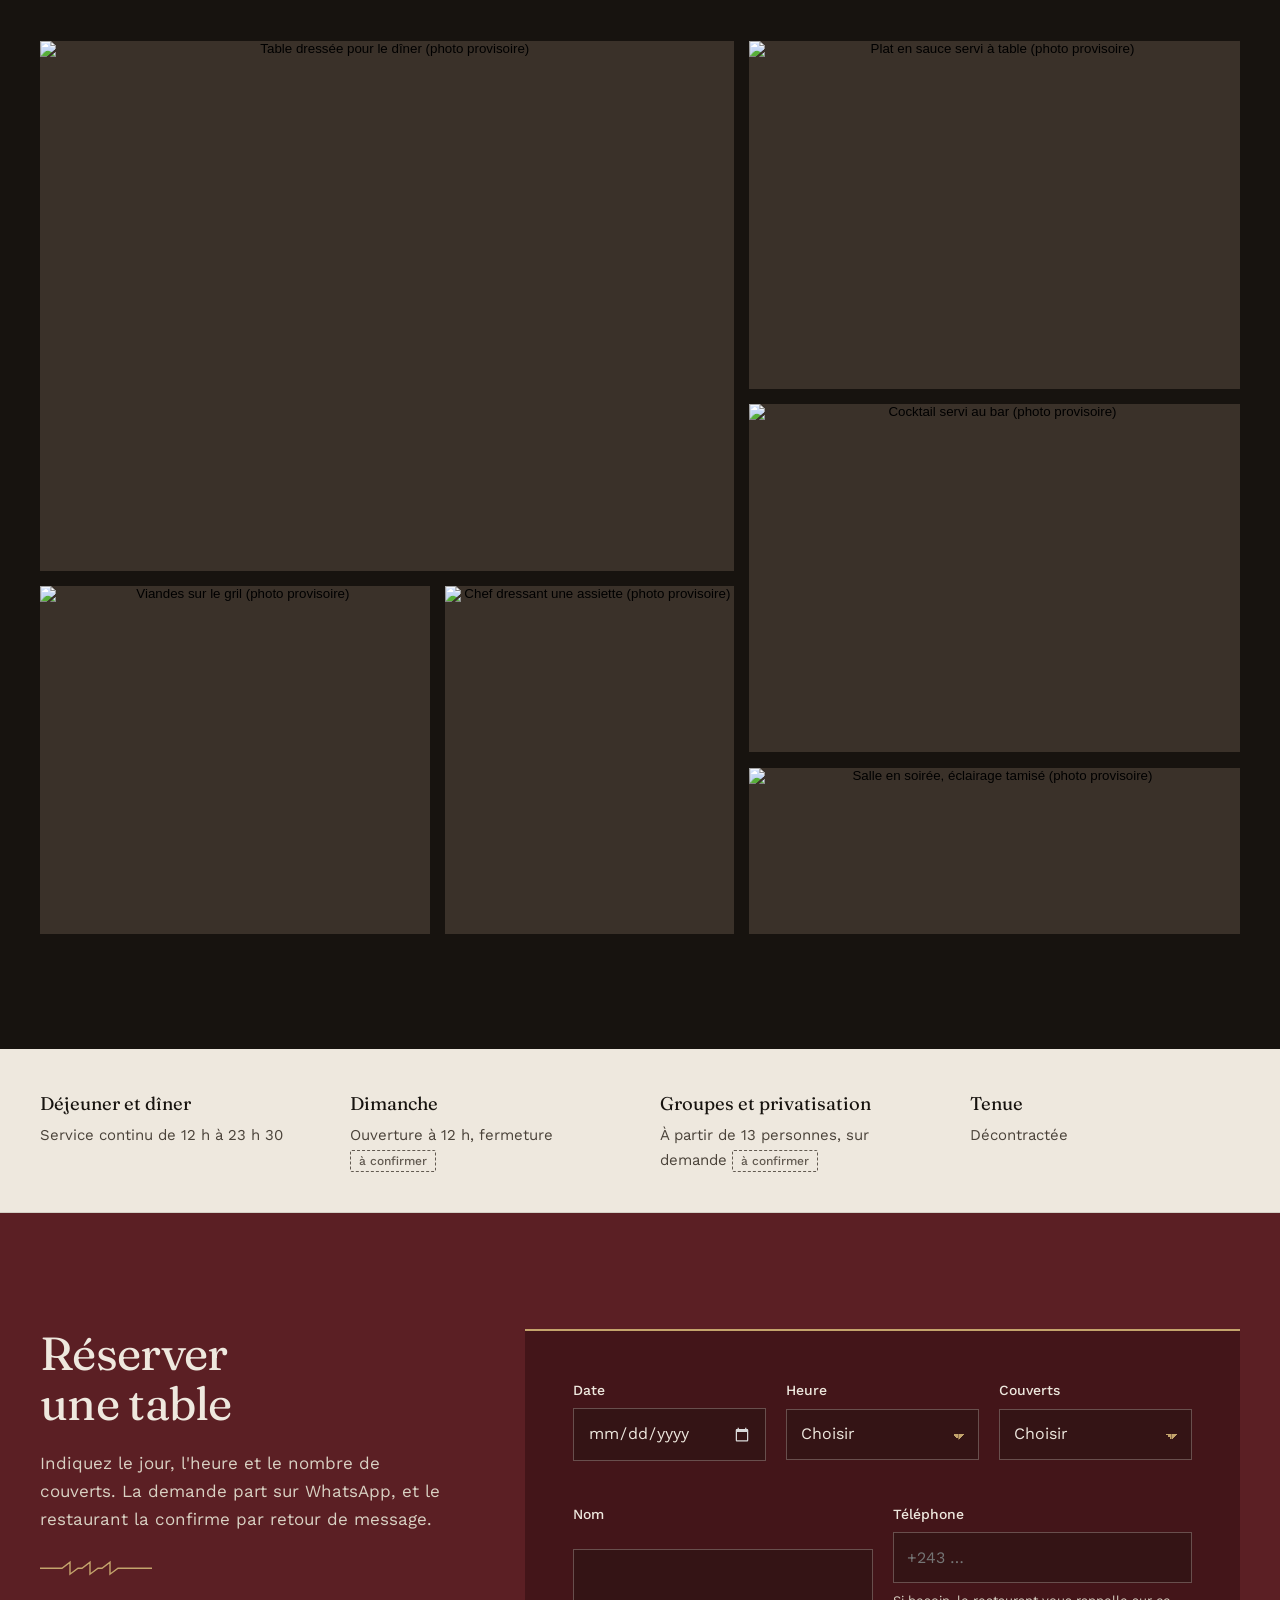
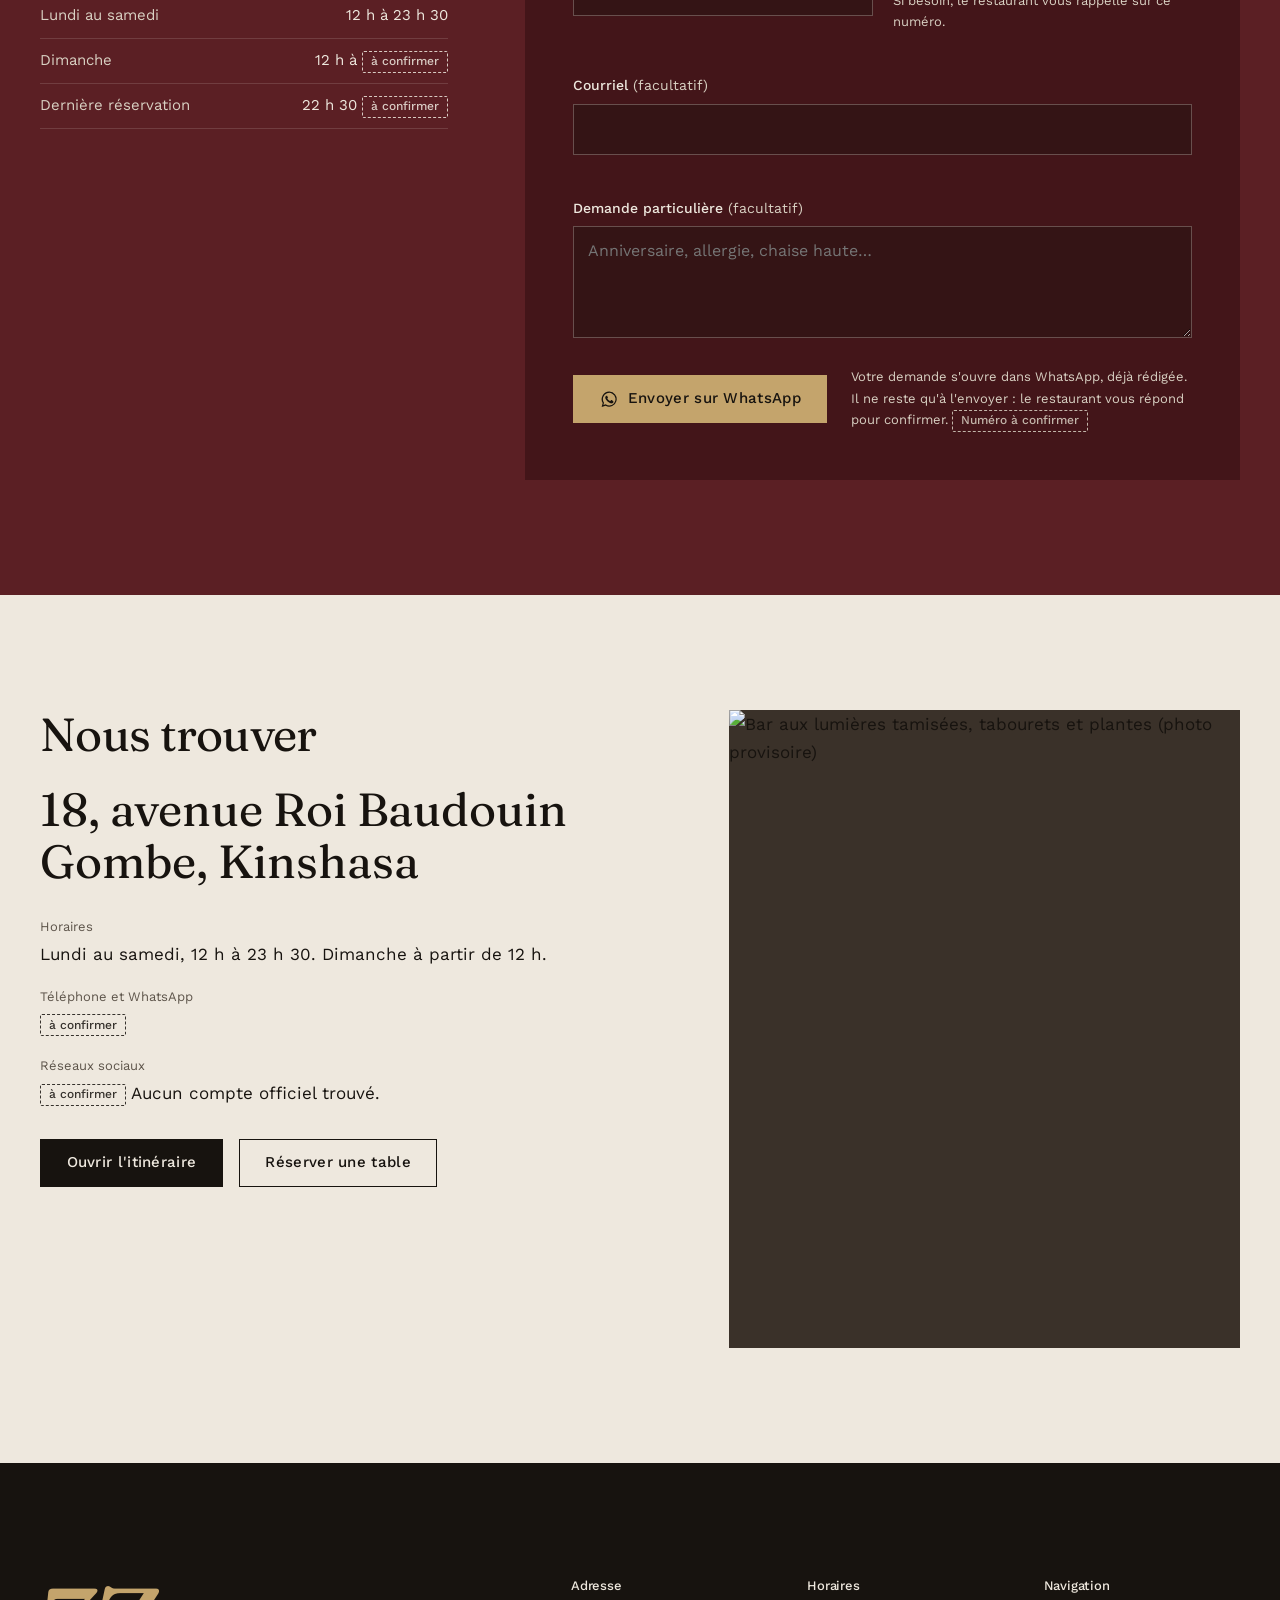
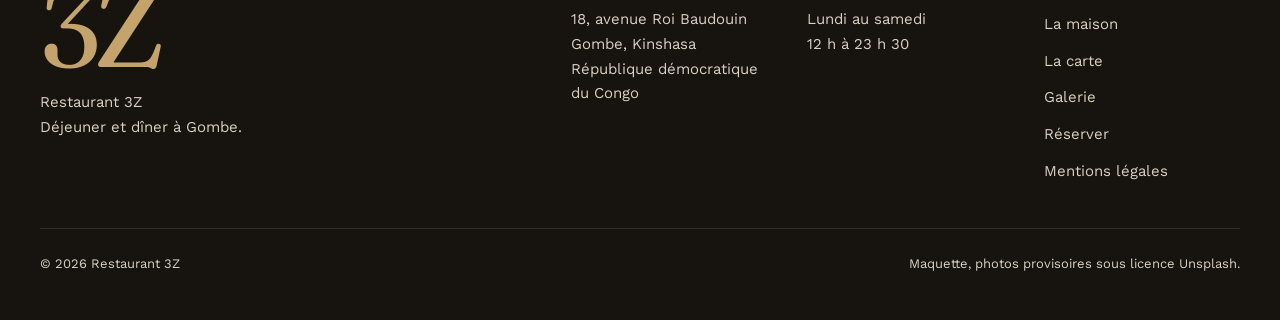
==== commit a0d06688: "Réservation envoyée sur WhatsApp avec un message pré-rempli Co-Authored-By: Claude Opus 5.5 (1M cont" ====
--- a/index.html
+++ b/index.html
@@ -258,7 +258,7 @@
       <div class="conteneur reservation__grille">
         <div class="reservation__infos apparait">
           <h2 class="section__titre" id="titre-reservation">Réserver une table</h2>
-          <p>Indiquez le jour, l'heure et le nombre de couverts. Le restaurant confirme chaque demande par téléphone.</p>
+          <p>Indiquez le jour, l'heure et le nombre de couverts. La demande part sur WhatsApp, et le restaurant la confirme par retour de message.</p>
           <svg class="filet" viewBox="0 0 120 14" aria-hidden="true" focusable="false"><path d="M0 7h22l8-6v12l8-6h4l8-6v12l8-6h4l8-6v12l8-6h34"/></svg>
           <dl class="reservation__horaires">
             <div><dt>Lundi au samedi</dt><dd>12&nbsp;h à 23&nbsp;h&nbsp;30</dd></div>
@@ -268,8 +268,8 @@
         </div>
 
         <div class="apparait">
-          <!-- Formulaire de démonstration : rien n'est envoyé.
-               Phase WordPress : relier à WhatsApp ou à une extension de réservation. -->
+          <!-- Le formulaire ouvre WhatsApp avec la demande déjà rédigée.
+               Numéro du restaurant à renseigner dans js/script.js (RESERVATION.whatsapp). -->
           <form class="formulaire" id="formulaire-reservation" novalidate>
             <div class="formulaire__grille">
               <div class="champ champ--tiers">
@@ -299,7 +299,7 @@
               <div class="champ champ--moitie">
                 <label for="res-tel">Téléphone</label>
                 <input id="res-tel" name="telephone" type="tel" autocomplete="tel" inputmode="tel" placeholder="+243 …" required aria-describedby="aide-tel err-tel">
-                <p class="champ__aide" id="aide-tel">Le restaurant vous rappelle sur ce numéro.</p>
+                <p class="champ__aide" id="aide-tel">Si besoin, le restaurant vous rappelle sur ce numéro.</p>
                 <p class="champ__erreur" id="err-tel" aria-live="polite"></p>
               </div>
               <div class="champ">
@@ -313,16 +313,19 @@
               </div>
             </div>
             <div class="formulaire__pied">
-              <button class="bouton bouton--laiton" type="submit">Envoyer la demande</button>
-              <p>Démonstration : la demande n'est pas encore transmise au restaurant. Le canal d'envoi (WhatsApp ou réservation en ligne) sera choisi avec le client.</p>
+              <button class="bouton bouton--laiton" type="submit"><svg class="icone-whatsapp" viewBox="0 0 24 24" aria-hidden="true" focusable="false"><path fill="currentColor" d="M12.04 2a9.9 9.9 0 0 0-8.5 15l-1.4 5.1 5.2-1.4A9.9 9.9 0 1 0 12.04 2Zm0 18.1a8.2 8.2 0 0 1-4.2-1.2l-.3-.2-3.1.8.8-3-.2-.3a8.2 8.2 0 1 1 7 3.9Zm4.5-6.1c-.2-.1-1.5-.7-1.7-.8-.2-.1-.4-.1-.6.1l-.8 1c-.1.2-.3.2-.5.1a6.7 6.7 0 0 1-3.3-2.9c-.2-.4.2-.4.7-1.3.1-.2 0-.3 0-.4l-.8-1.8c-.2-.5-.4-.4-.6-.4h-.5a1 1 0 0 0-.7.3 3 3 0 0 0-.9 2.2 5.2 5.2 0 0 0 1.1 2.7 11.8 11.8 0 0 0 4.5 4c1.7.7 2.3.8 3.2.6.5-.1 1.5-.6 1.7-1.2.2-.6.2-1.1.2-1.2-.1-.1-.3-.2-.5-.3Z"/></svg>Envoyer sur WhatsApp</button>
+              <p>Votre demande s'ouvre dans WhatsApp, déjà rédigée. Il ne reste qu'à l'envoyer : le restaurant vous répond pour confirmer. <span class="provisoire">Numéro à confirmer</span></p>
             </div>
           </form>
 
           <div class="formulaire__confirmation" id="confirmation-reservation" tabindex="-1" hidden>
-            <h3>Demande prête à être envoyée</h3>
-            <p>Voici le récapitulatif qui sera transmis au restaurant. Dans cette maquette, rien n'est envoyé.</p>
+            <h3>Votre demande est prête dans WhatsApp</h3>
+            <p>Envoyez le message dans WhatsApp pour que le restaurant le reçoive. Si WhatsApp ne s'est pas ouvert, utilisez le bouton ci-dessous.</p>
             <dl data-recapitulatif></dl>
-            <button class="bouton bouton--contour" type="button" data-nouvelle-demande>Faire une autre demande</button>
+            <div class="formulaire__confirmation-actions">
+              <a class="bouton bouton--laiton" href="https://wa.me/" target="_blank" rel="noopener" data-lien-whatsapp><svg class="icone-whatsapp" viewBox="0 0 24 24" aria-hidden="true" focusable="false"><path fill="currentColor" d="M12.04 2a9.9 9.9 0 0 0-8.5 15l-1.4 5.1 5.2-1.4A9.9 9.9 0 1 0 12.04 2Zm0 18.1a8.2 8.2 0 0 1-4.2-1.2l-.3-.2-3.1.8.8-3-.2-.3a8.2 8.2 0 1 1 7 3.9Zm4.5-6.1c-.2-.1-1.5-.7-1.7-.8-.2-.1-.4-.1-.6.1l-.8 1c-.1.2-.3.2-.5.1a6.7 6.7 0 0 1-3.3-2.9c-.2-.4.2-.4.7-1.3.1-.2 0-.3 0-.4l-.8-1.8c-.2-.5-.4-.4-.6-.4h-.5a1 1 0 0 0-.7.3 3 3 0 0 0-.9 2.2 5.2 5.2 0 0 0 1.1 2.7 11.8 11.8 0 0 0 4.5 4c1.7.7 2.3.8 3.2.6.5-.1 1.5-.6 1.7-1.2.2-.6.2-1.1.2-1.2-.1-.1-.3-.2-.5-.3Z"/></svg>Ouvrir WhatsApp<span class="visuellement-cache"> (nouvel onglet)</span></a>
+              <button class="bouton bouton--contour" type="button" data-nouvelle-demande>Faire une autre demande</button>
+            </div>
           </div>
         </div>
       </div>
--- a/css/style.css
+++ b/css/style.css
@@ -1035,7 +1035,9 @@
 .formulaire__confirmation dl { display: grid; grid-template-columns: auto 1fr; gap: 0.4rem 1.5rem; margin: 1.25rem 0; font-size: var(--t-petit); }
 .formulaire__confirmation dt { color: var(--ivoire-doux); }
 .formulaire__confirmation dd { margin: 0; }
-.formulaire__confirmation .bouton { margin-top: 0.5rem; color: var(--ivoire); }
+.formulaire__confirmation-actions { display: flex; flex-wrap: wrap; gap: 1rem; margin-top: 0.5rem; }
+.formulaire__confirmation .bouton--contour { color: var(--ivoire); }
+.icone-whatsapp { width: 1.15rem; height: 1.15rem; flex: none; }
 
 @media (max-width: 56rem) {
   .reservation__grille { grid-template-columns: 1fr; }
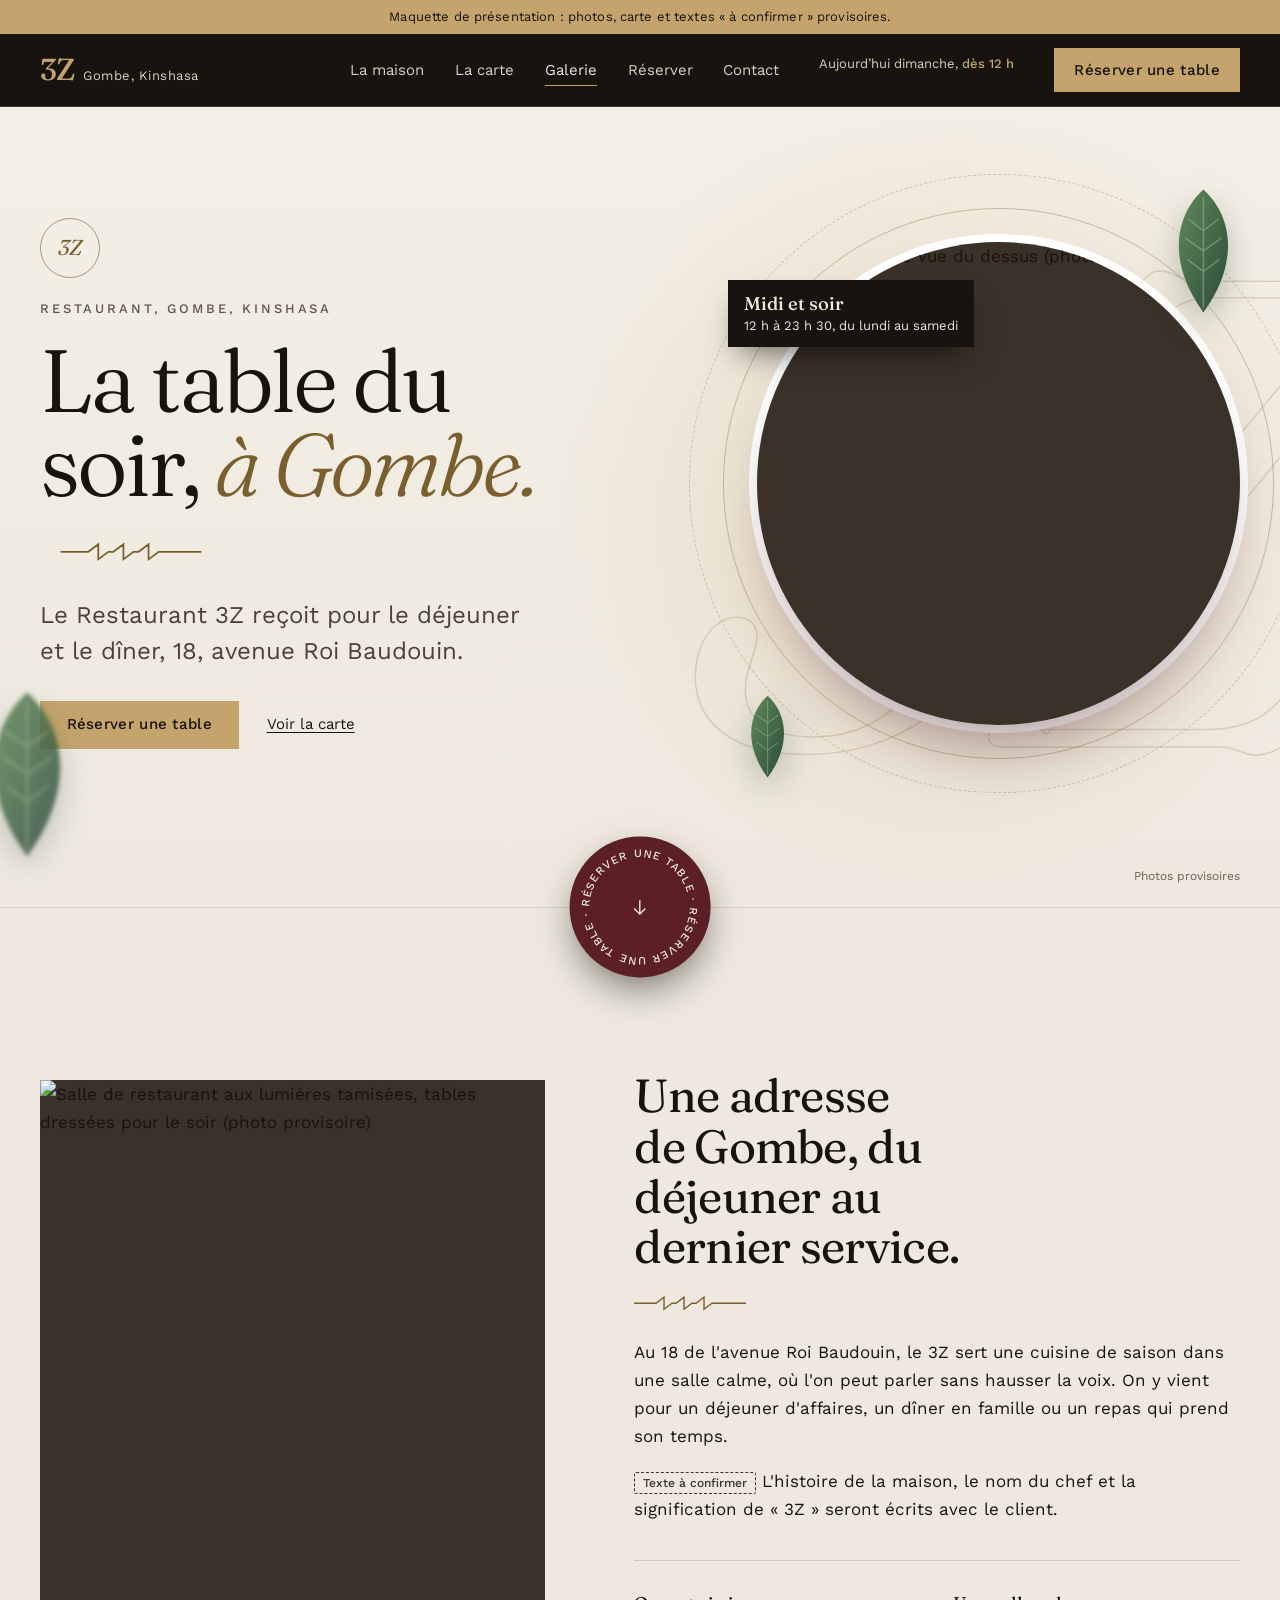
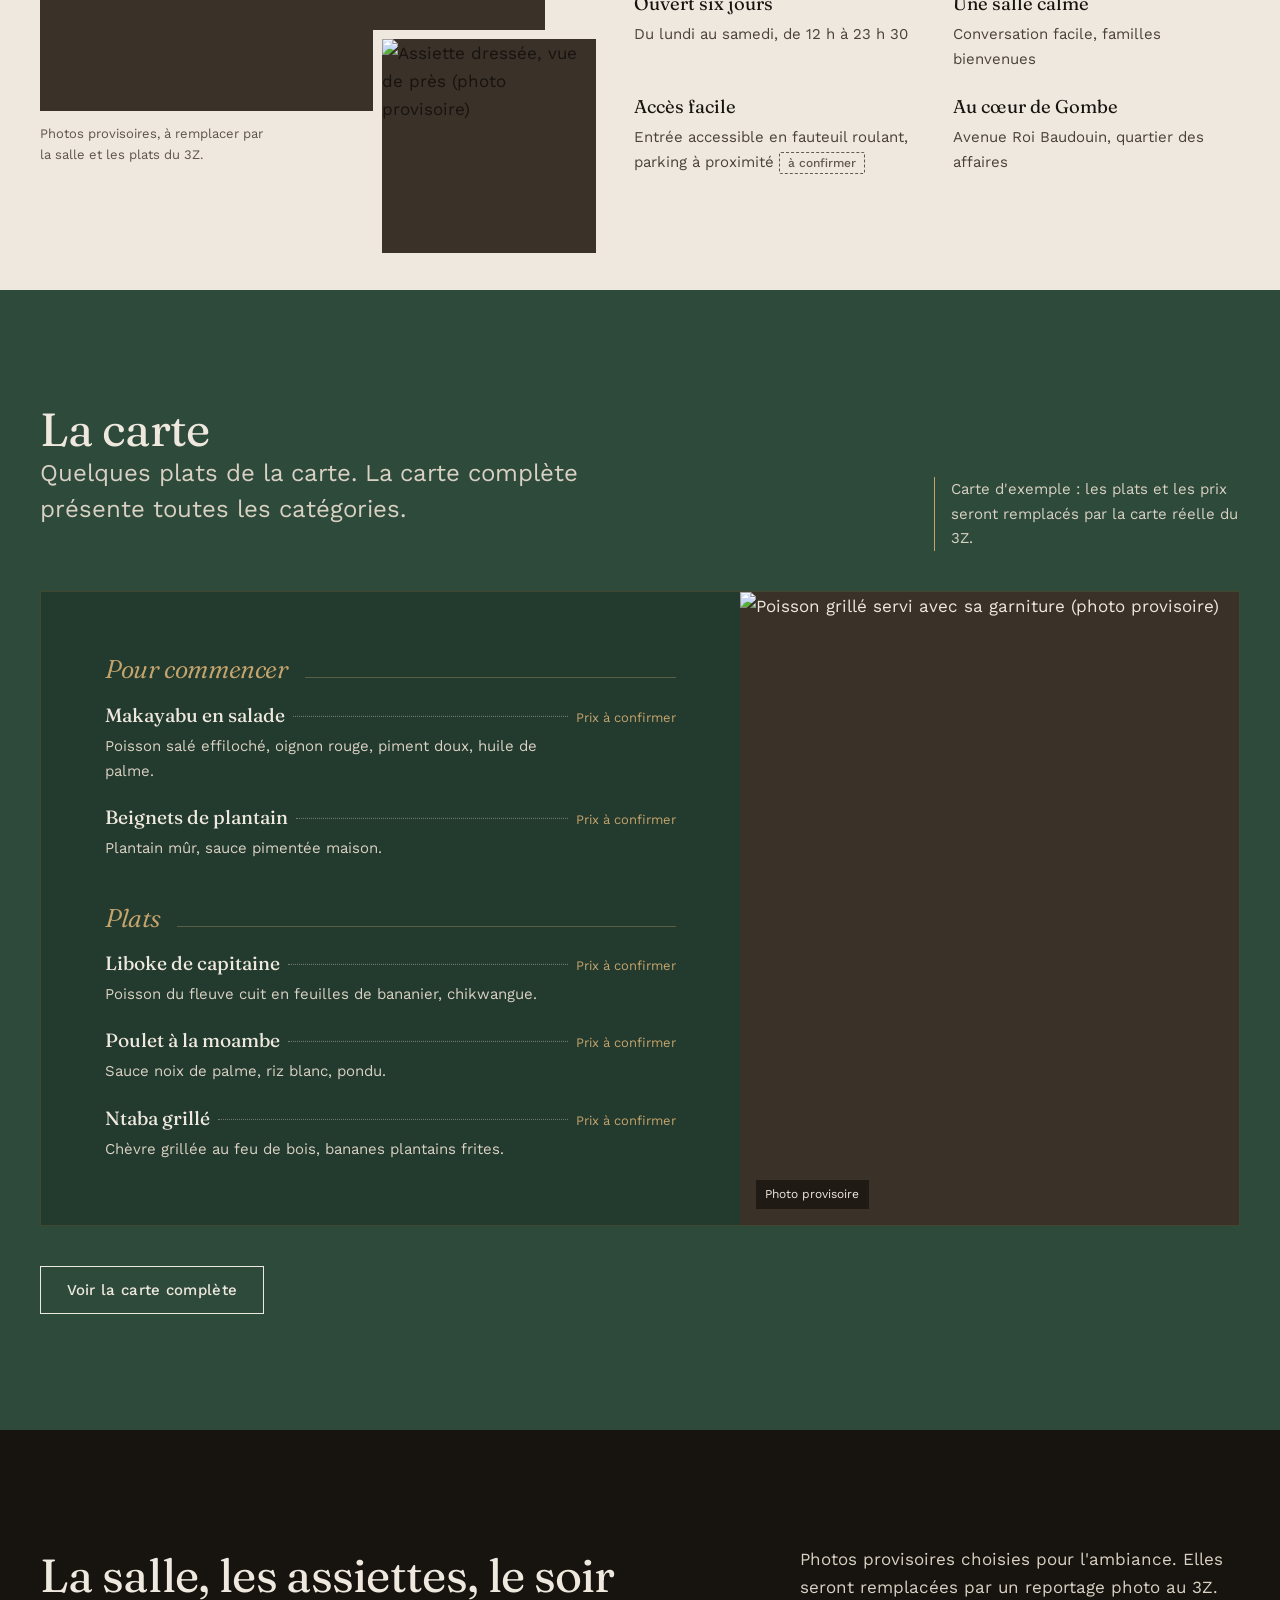
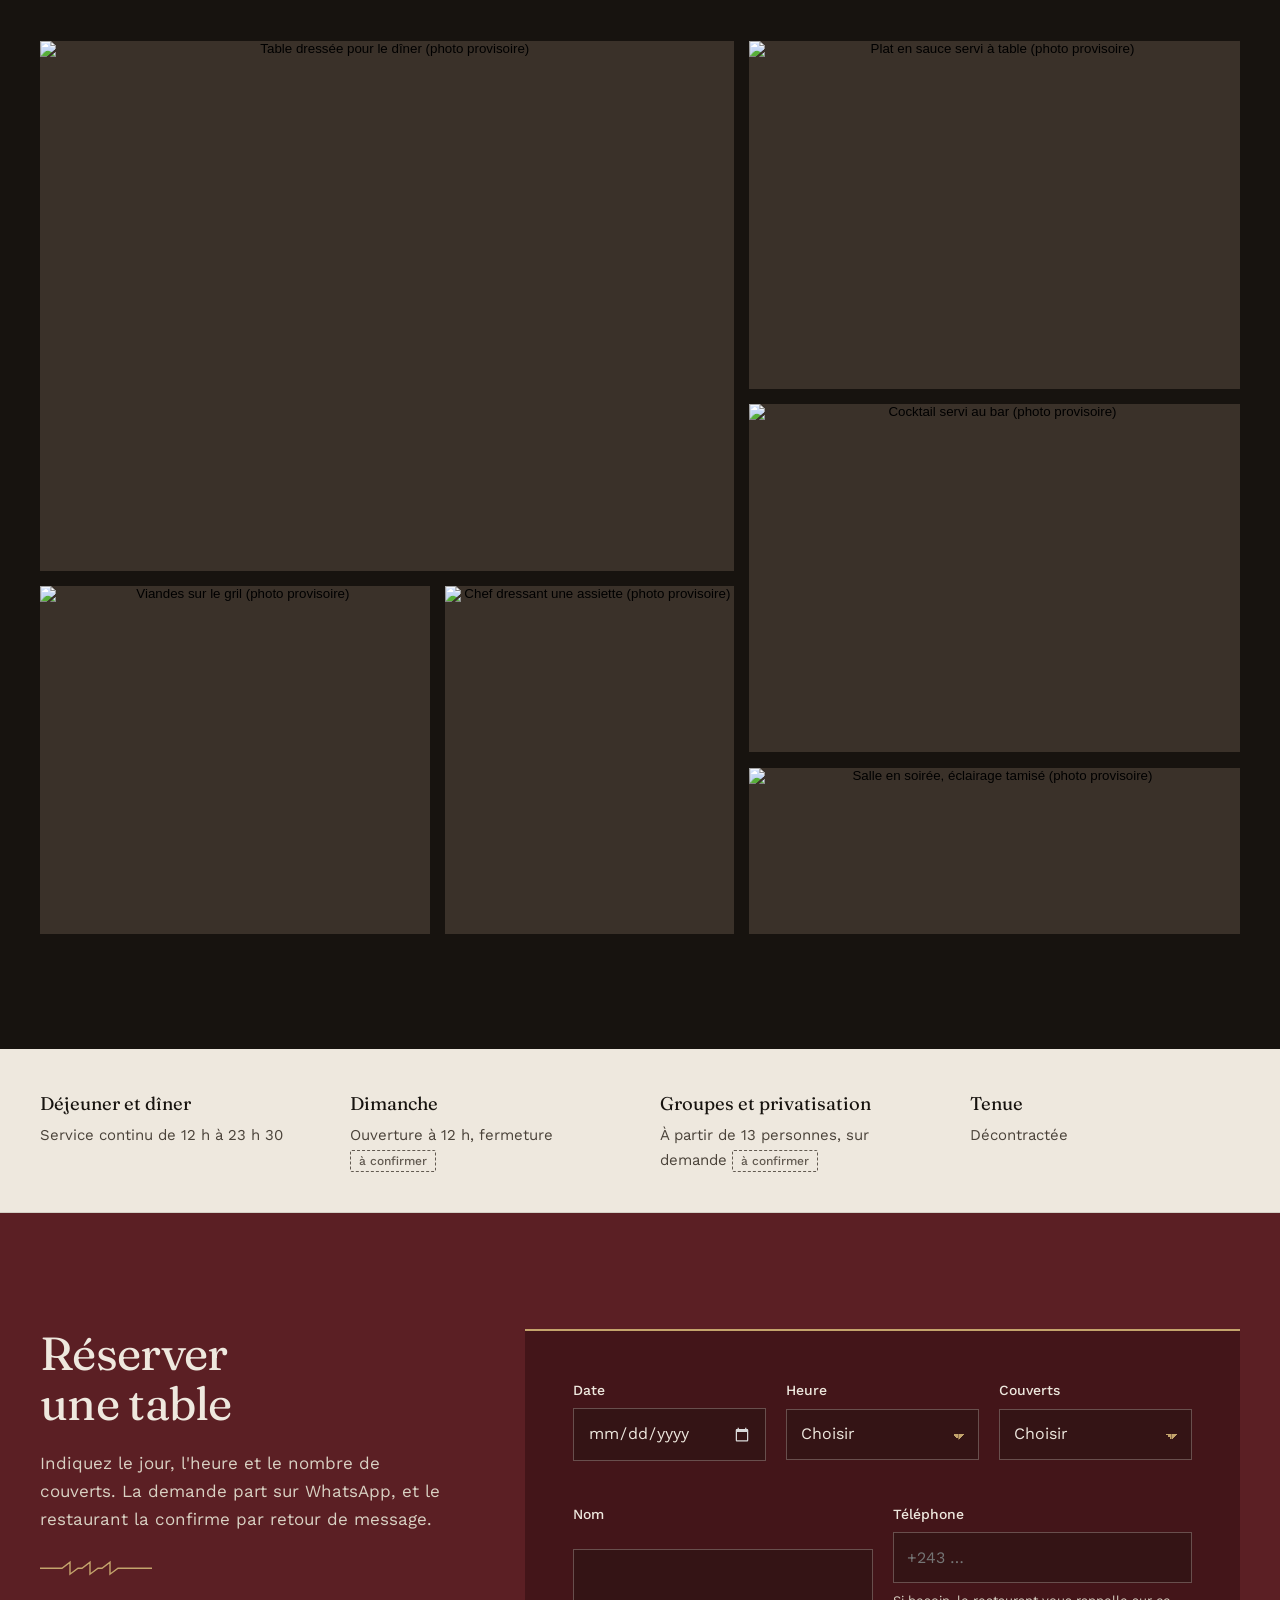
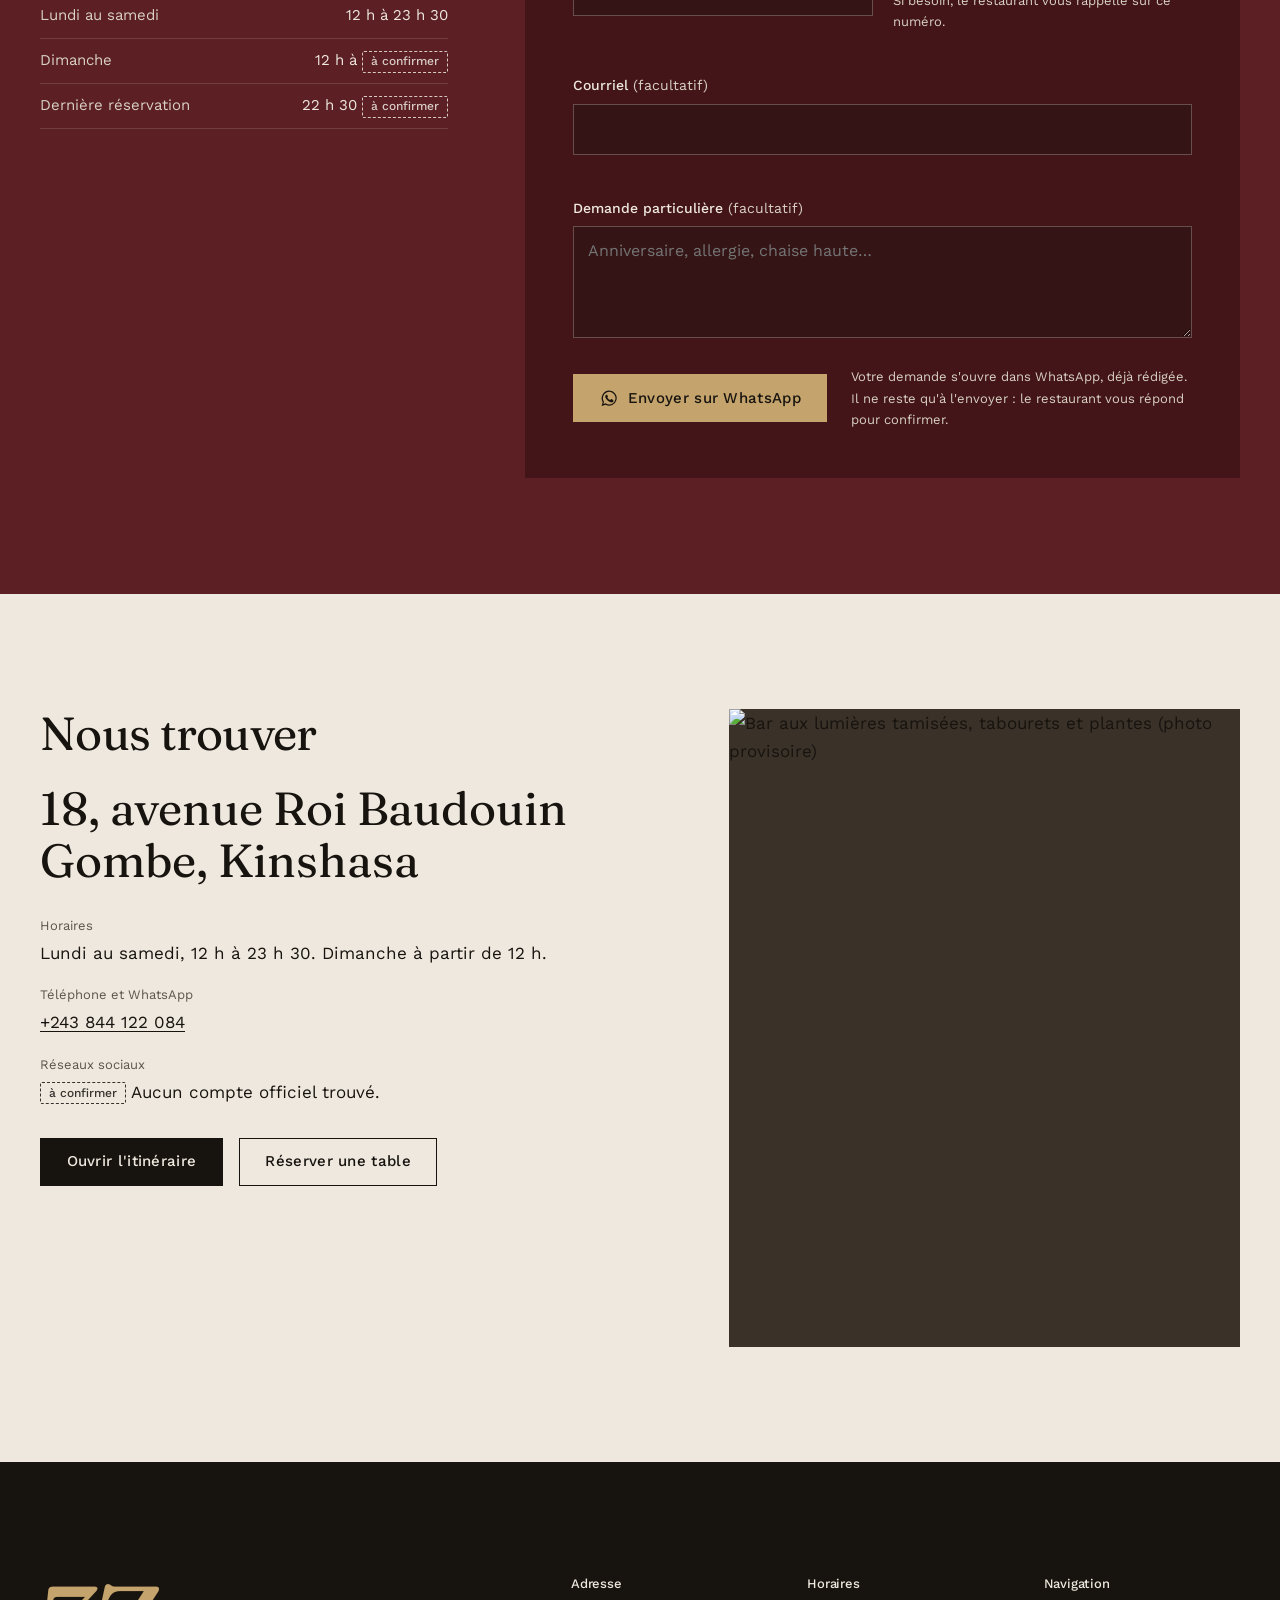
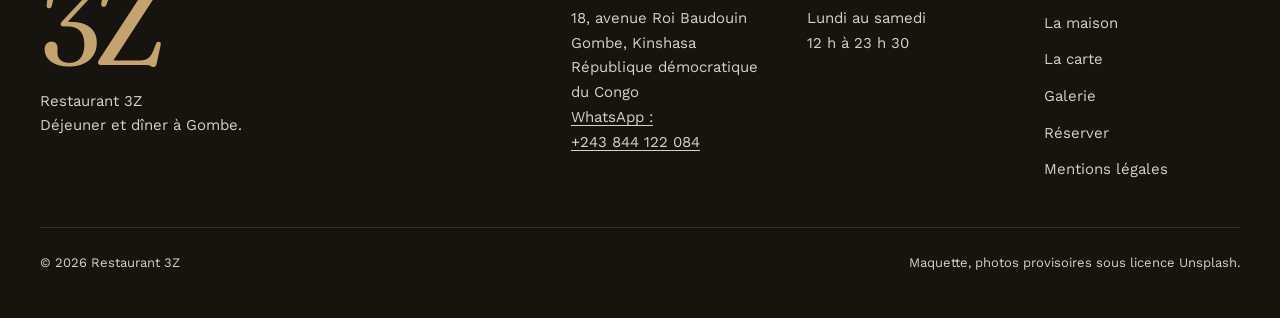
==== commit 71f446d1: "Réservation et contact vers WhatsApp (+243 844 122 084), dossier images Tous les liens Réserver et C" ====
--- a/index.html
+++ b/index.html
@@ -34,6 +34,7 @@
       "opens": "12:00",
       "closes": "23:30"
     }],
+    "telephone": "+243844122084",
     "acceptsReservations": true
   }
   </script>
@@ -56,17 +57,17 @@
           <li><a class="navigation__lien" href="#maison">La maison</a></li>
           <li><a class="navigation__lien" href="#carte">La carte</a></li>
           <li><a class="navigation__lien" href="#galerie">Galerie</a></li>
-          <li><a class="navigation__lien" href="#reservation">Réserver</a></li>
-          <li><a class="navigation__lien" href="#contact">Contact</a></li>
+          <li><a class="navigation__lien" href="https://wa.me/243844122084?text=Bonjour%2C%20je%20souhaite%20r%C3%A9server%20une%20table%20au%20Restaurant%203Z." target="_blank" rel="noopener">Réserver</a></li>
+          <li><a class="navigation__lien" href="https://wa.me/243844122084?text=Bonjour%2C%20je%20souhaite%20contacter%20le%20Restaurant%203Z." target="_blank" rel="noopener">Contact</a></li>
         </ul>
         <div class="navigation__pied">
           <p>18, avenue Roi Baudouin, Gombe</p>
-          <a class="bouton bouton--laiton" href="#reservation">Réserver une table</a>
+          <a class="bouton bouton--laiton" href="https://wa.me/243844122084?text=Bonjour%2C%20je%20souhaite%20r%C3%A9server%20une%20table%20au%20Restaurant%203Z." target="_blank" rel="noopener">Réserver une table</a>
         </div>
       </nav>
 
       <p class="entete__horaires" data-horaires-jour>Lundi au samedi, <strong>12&nbsp;h à 23&nbsp;h&nbsp;30</strong></p>
-      <a class="bouton bouton--laiton entete__reserver" href="#reservation">Réserver une table</a>
+      <a class="bouton bouton--laiton entete__reserver" href="https://wa.me/243844122084?text=Bonjour%2C%20je%20souhaite%20r%C3%A9server%20une%20table%20au%20Restaurant%203Z." target="_blank" rel="noopener">Réserver une table</a>
       <button class="bascule-menu" type="button" aria-expanded="false" aria-controls="navigation">
         <span class="bascule-menu__icone" aria-hidden="true"></span>
         <span class="bascule-menu__texte">Menu</span>
@@ -105,7 +106,7 @@
           <svg class="filet" viewBox="0 0 120 14" aria-hidden="true" focusable="false"><path d="M0 7h22l8-6v12l8-6h4l8-6v12l8-6h4l8-6v12l8-6h34"/></svg>
           <p class="ouverture__texte">Le Restaurant 3Z reçoit pour le déjeuner et le dîner, 18, avenue Roi Baudouin.</p>
           <div class="ouverture__actions">
-            <a class="bouton bouton--laiton" href="#reservation">Réserver une table</a>
+            <a class="bouton bouton--laiton" href="https://wa.me/243844122084?text=Bonjour%2C%20je%20souhaite%20r%C3%A9server%20une%20table%20au%20Restaurant%203Z." target="_blank" rel="noopener">Réserver une table</a>
             <a href="carte.html">Voir la carte</a>
           </div>
         </div>
@@ -121,7 +122,7 @@
         </figure>
       </div>
 
-      <a class="ouverture__pastille" href="#reservation" aria-label="Réserver une table">
+      <a class="ouverture__pastille" href="https://wa.me/243844122084?text=Bonjour%2C%20je%20souhaite%20r%C3%A9server%20une%20table%20au%20Restaurant%203Z." target="_blank" rel="noopener" aria-label="Réserver une table">
         <svg class="anneau" viewBox="0 0 120 120" aria-hidden="true" focusable="false">
           <path id="cercle-pastille" d="M60 60m-47 0a47 47 0 1 1 94 0a47 47 0 1 1-94 0" fill="none"/>
           <text><textPath href="#cercle-pastille" textLength="292" lengthAdjust="spacing">Réserver une table · Réserver une table ·</textPath></text>
@@ -269,7 +270,7 @@
 
         <div class="apparait">
           <!-- Le formulaire ouvre WhatsApp avec la demande déjà rédigée.
-               Numéro du restaurant à renseigner dans js/script.js (RESERVATION.whatsapp). -->
+               Numéro du restaurant : js/script.js (RESERVATION.whatsapp). -->
           <form class="formulaire" id="formulaire-reservation" novalidate>
             <div class="formulaire__grille">
               <div class="champ champ--tiers">
@@ -314,7 +315,7 @@
             </div>
             <div class="formulaire__pied">
               <button class="bouton bouton--laiton" type="submit"><svg class="icone-whatsapp" viewBox="0 0 24 24" aria-hidden="true" focusable="false"><path fill="currentColor" d="M12.04 2a9.9 9.9 0 0 0-8.5 15l-1.4 5.1 5.2-1.4A9.9 9.9 0 1 0 12.04 2Zm0 18.1a8.2 8.2 0 0 1-4.2-1.2l-.3-.2-3.1.8.8-3-.2-.3a8.2 8.2 0 1 1 7 3.9Zm4.5-6.1c-.2-.1-1.5-.7-1.7-.8-.2-.1-.4-.1-.6.1l-.8 1c-.1.2-.3.2-.5.1a6.7 6.7 0 0 1-3.3-2.9c-.2-.4.2-.4.7-1.3.1-.2 0-.3 0-.4l-.8-1.8c-.2-.5-.4-.4-.6-.4h-.5a1 1 0 0 0-.7.3 3 3 0 0 0-.9 2.2 5.2 5.2 0 0 0 1.1 2.7 11.8 11.8 0 0 0 4.5 4c1.7.7 2.3.8 3.2.6.5-.1 1.5-.6 1.7-1.2.2-.6.2-1.1.2-1.2-.1-.1-.3-.2-.5-.3Z"/></svg>Envoyer sur WhatsApp</button>
-              <p>Votre demande s'ouvre dans WhatsApp, déjà rédigée. Il ne reste qu'à l'envoyer : le restaurant vous répond pour confirmer. <span class="provisoire">Numéro à confirmer</span></p>
+              <p>Votre demande s'ouvre dans WhatsApp, déjà rédigée. Il ne reste qu'à l'envoyer : le restaurant vous répond pour confirmer.</p>
             </div>
           </form>
 
@@ -323,7 +324,7 @@
             <p>Envoyez le message dans WhatsApp pour que le restaurant le reçoive. Si WhatsApp ne s'est pas ouvert, utilisez le bouton ci-dessous.</p>
             <dl data-recapitulatif></dl>
             <div class="formulaire__confirmation-actions">
-              <a class="bouton bouton--laiton" href="https://wa.me/" target="_blank" rel="noopener" data-lien-whatsapp><svg class="icone-whatsapp" viewBox="0 0 24 24" aria-hidden="true" focusable="false"><path fill="currentColor" d="M12.04 2a9.9 9.9 0 0 0-8.5 15l-1.4 5.1 5.2-1.4A9.9 9.9 0 1 0 12.04 2Zm0 18.1a8.2 8.2 0 0 1-4.2-1.2l-.3-.2-3.1.8.8-3-.2-.3a8.2 8.2 0 1 1 7 3.9Zm4.5-6.1c-.2-.1-1.5-.7-1.7-.8-.2-.1-.4-.1-.6.1l-.8 1c-.1.2-.3.2-.5.1a6.7 6.7 0 0 1-3.3-2.9c-.2-.4.2-.4.7-1.3.1-.2 0-.3 0-.4l-.8-1.8c-.2-.5-.4-.4-.6-.4h-.5a1 1 0 0 0-.7.3 3 3 0 0 0-.9 2.2 5.2 5.2 0 0 0 1.1 2.7 11.8 11.8 0 0 0 4.5 4c1.7.7 2.3.8 3.2.6.5-.1 1.5-.6 1.7-1.2.2-.6.2-1.1.2-1.2-.1-.1-.3-.2-.5-.3Z"/></svg>Ouvrir WhatsApp<span class="visuellement-cache"> (nouvel onglet)</span></a>
+              <a class="bouton bouton--laiton" href="https://wa.me/243844122084" target="_blank" rel="noopener" data-lien-whatsapp><svg class="icone-whatsapp" viewBox="0 0 24 24" aria-hidden="true" focusable="false"><path fill="currentColor" d="M12.04 2a9.9 9.9 0 0 0-8.5 15l-1.4 5.1 5.2-1.4A9.9 9.9 0 1 0 12.04 2Zm0 18.1a8.2 8.2 0 0 1-4.2-1.2l-.3-.2-3.1.8.8-3-.2-.3a8.2 8.2 0 1 1 7 3.9Zm4.5-6.1c-.2-.1-1.5-.7-1.7-.8-.2-.1-.4-.1-.6.1l-.8 1c-.1.2-.3.2-.5.1a6.7 6.7 0 0 1-3.3-2.9c-.2-.4.2-.4.7-1.3.1-.2 0-.3 0-.4l-.8-1.8c-.2-.5-.4-.4-.6-.4h-.5a1 1 0 0 0-.7.3 3 3 0 0 0-.9 2.2 5.2 5.2 0 0 0 1.1 2.7 11.8 11.8 0 0 0 4.5 4c1.7.7 2.3.8 3.2.6.5-.1 1.5-.6 1.7-1.2.2-.6.2-1.1.2-1.2-.1-.1-.3-.2-.5-.3Z"/></svg>Ouvrir WhatsApp<span class="visuellement-cache"> (nouvel onglet)</span></a>
               <button class="bouton bouton--contour" type="button" data-nouvelle-demande>Faire une autre demande</button>
             </div>
           </div>
@@ -339,12 +340,12 @@
           <address class="contact__adresse">18, avenue Roi Baudouin<br>Gombe, Kinshasa</address>
           <dl class="contact__liste">
             <div><dt>Horaires</dt><dd>Lundi au samedi, 12&nbsp;h à 23&nbsp;h&nbsp;30. Dimanche à partir de 12&nbsp;h.</dd></div>
-            <div><dt>Téléphone et WhatsApp</dt><dd><span class="provisoire">à confirmer</span></dd></div>
+            <div><dt>Téléphone et WhatsApp</dt><dd><a href="https://wa.me/243844122084?text=Bonjour%2C%20je%20souhaite%20contacter%20le%20Restaurant%203Z." target="_blank" rel="noopener">+243&nbsp;844&nbsp;122&nbsp;084</a></dd></div>
             <div><dt>Réseaux sociaux</dt><dd><span class="provisoire">à confirmer</span> Aucun compte officiel trouvé.</dd></div>
           </dl>
           <div class="contact__actions">
             <a class="bouton bouton--encre" href="https://www.google.com/maps/search/?api=1&amp;query=18+avenue+Roi+Baudouin+Gombe+Kinshasa" target="_blank" rel="noopener">Ouvrir l'itinéraire<span class="visuellement-cache"> (nouvel onglet)</span></a>
-            <a class="bouton bouton--contour" href="#reservation">Réserver une table</a>
+            <a class="bouton bouton--contour" href="https://wa.me/243844122084?text=Bonjour%2C%20je%20souhaite%20r%C3%A9server%20une%20table%20au%20Restaurant%203Z." target="_blank" rel="noopener">Réserver une table</a>
           </div>
         </div>
         <figure class="contact__photo apparait">
@@ -365,6 +366,7 @@
         <div>
           <h2>Adresse</h2>
           <address>18, avenue Roi Baudouin<br>Gombe, Kinshasa<br>République démocratique du Congo</address>
+          <p><a href="https://wa.me/243844122084?text=Bonjour%2C%20je%20souhaite%20contacter%20le%20Restaurant%203Z." target="_blank" rel="noopener">WhatsApp : +243&nbsp;844&nbsp;122&nbsp;084</a></p>
         </div>
         <div>
           <h2>Horaires</h2>
@@ -376,7 +378,7 @@
             <li><a href="#maison">La maison</a></li>
             <li><a href="carte.html">La carte</a></li>
             <li><a href="#galerie">Galerie</a></li>
-            <li><a href="#reservation">Réserver</a></li>
+            <li><a href="https://wa.me/243844122084?text=Bonjour%2C%20je%20souhaite%20r%C3%A9server%20une%20table%20au%20Restaurant%203Z." target="_blank" rel="noopener">Réserver</a></li>
             <li><a href="mentions.html">Mentions légales</a></li>
           </ul>
         </nav>
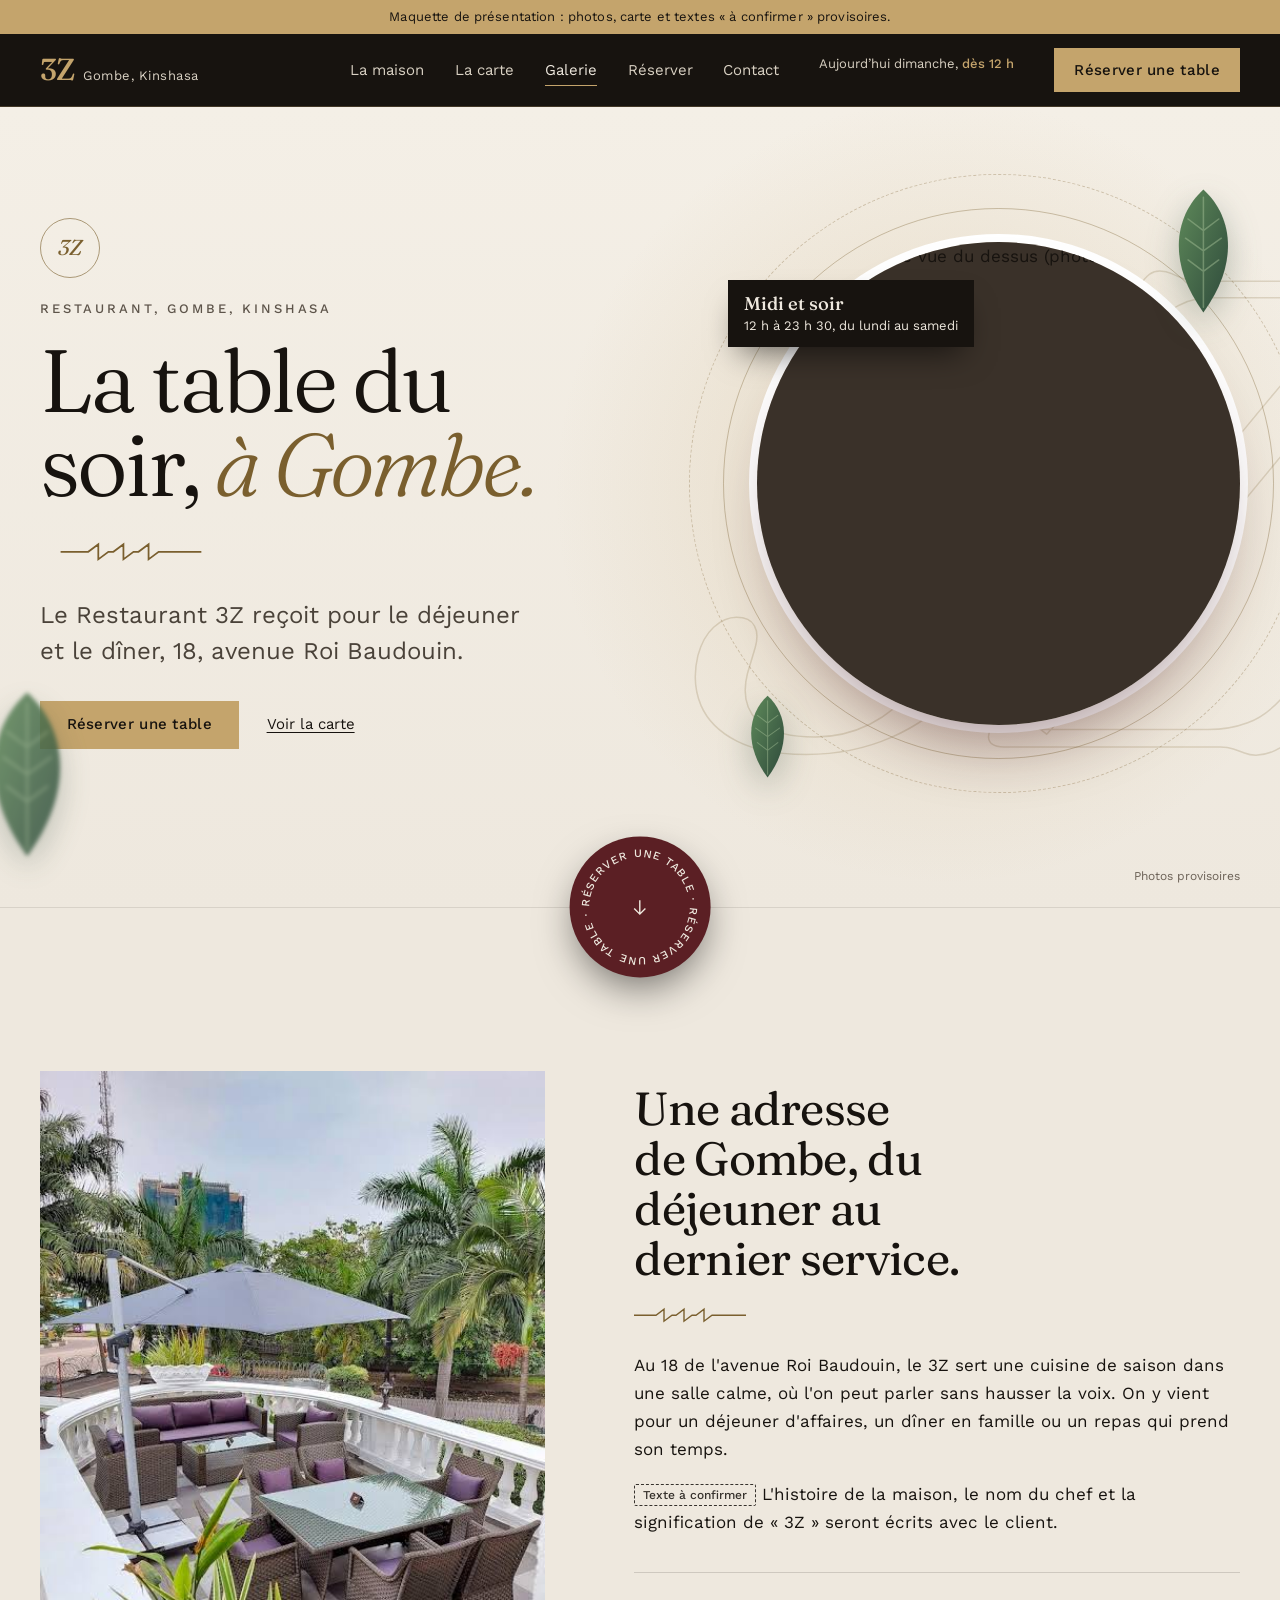
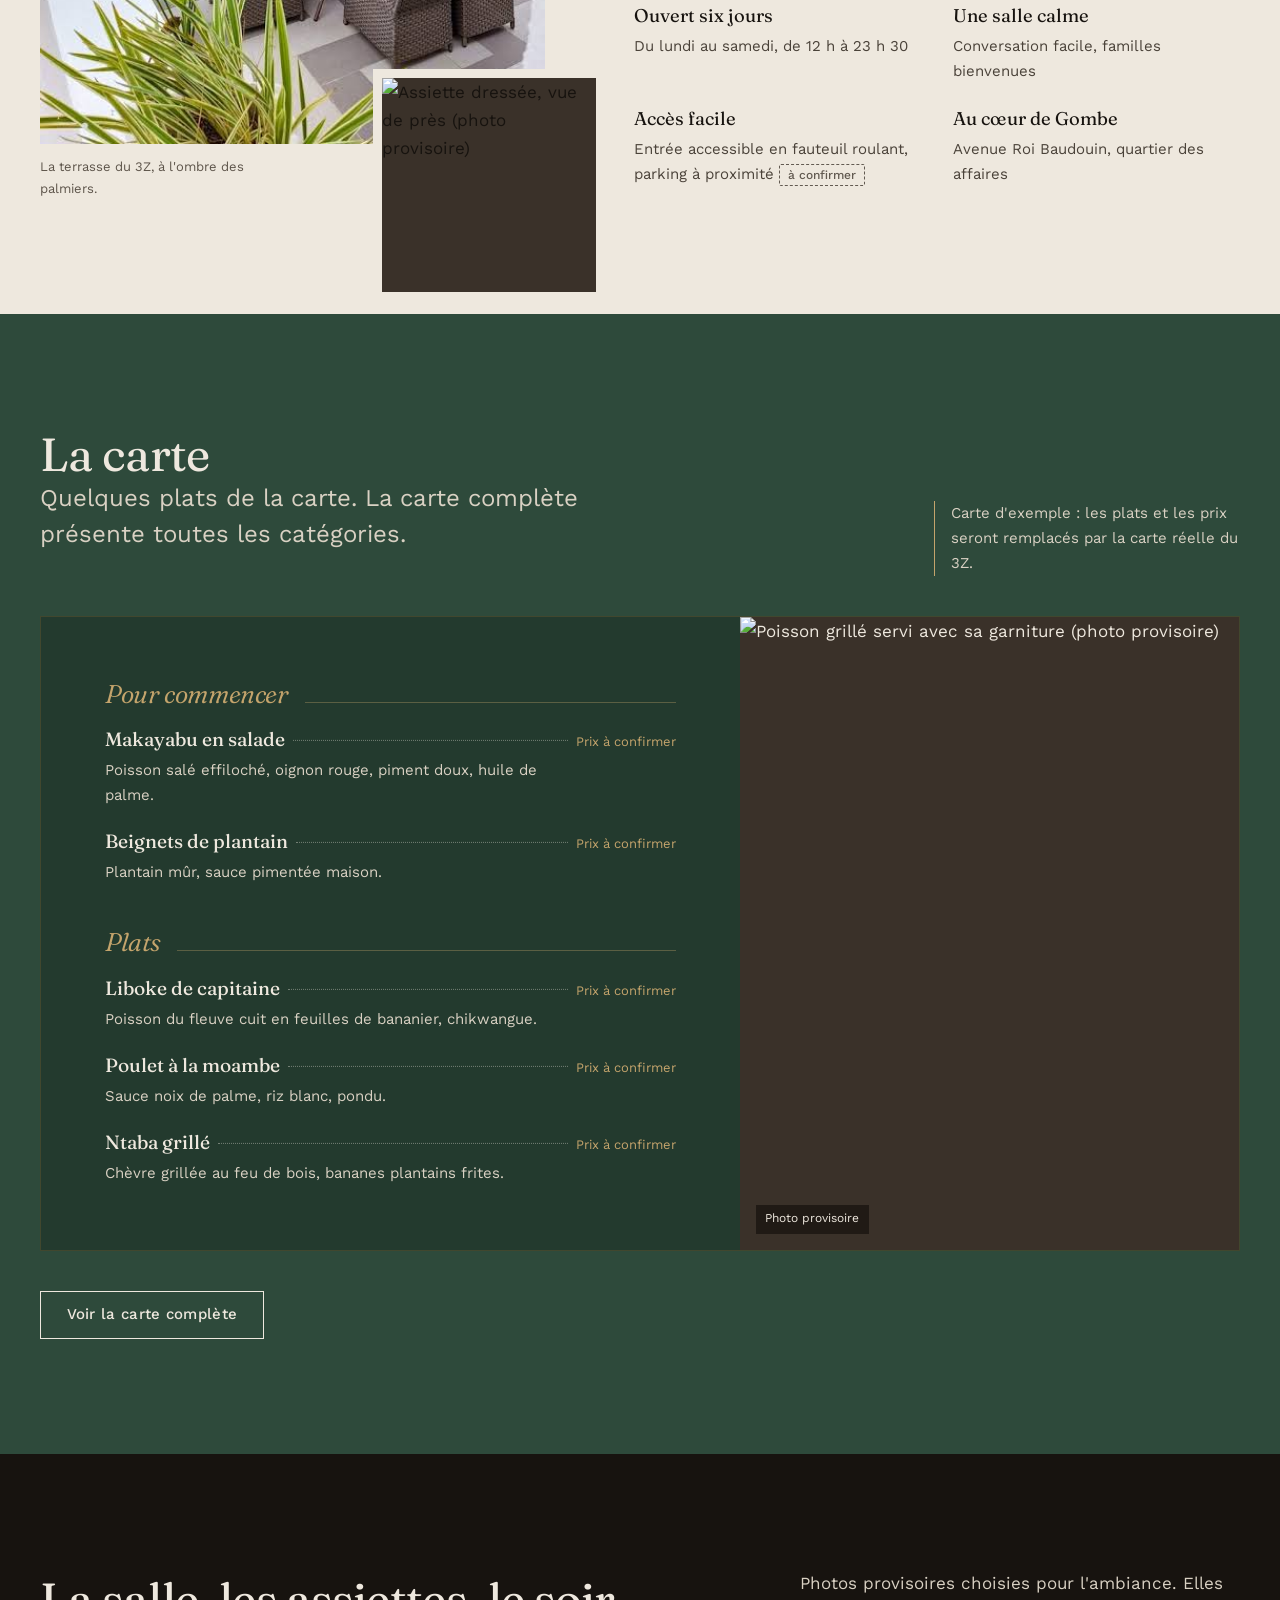
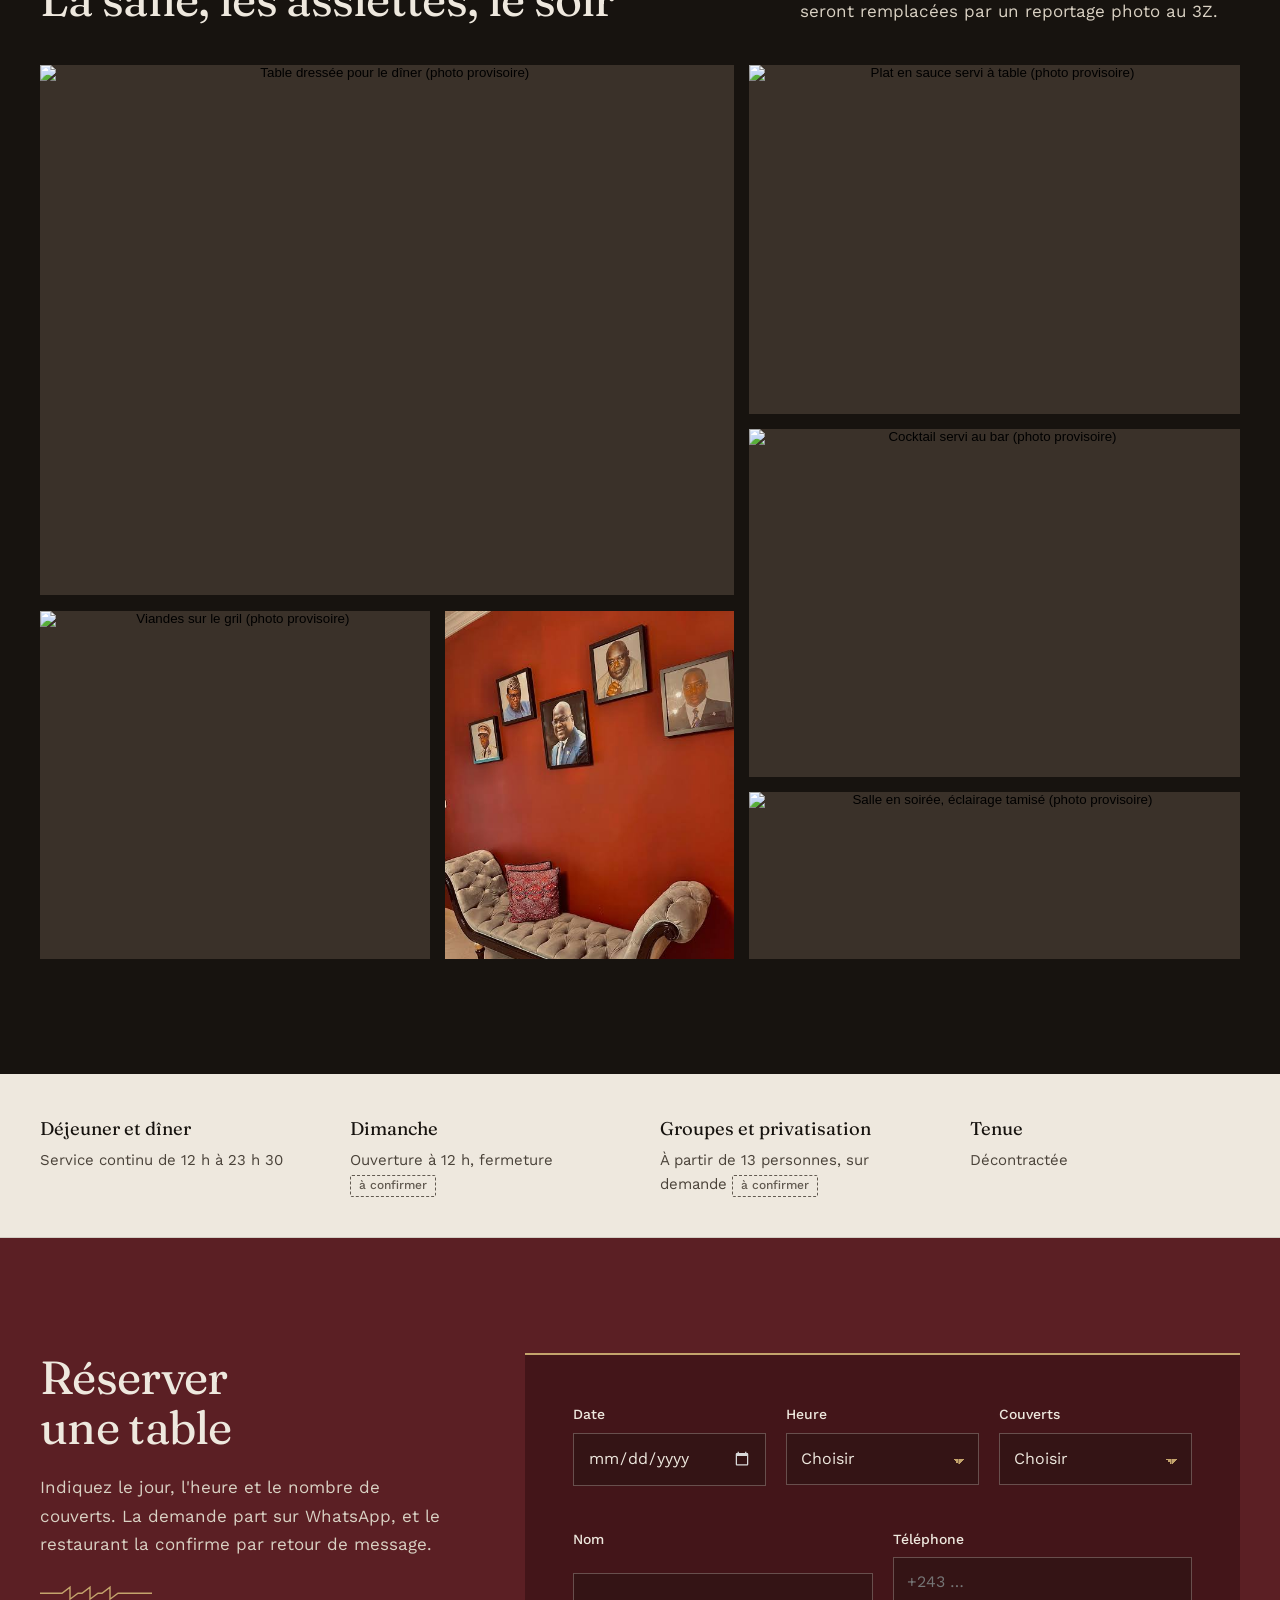
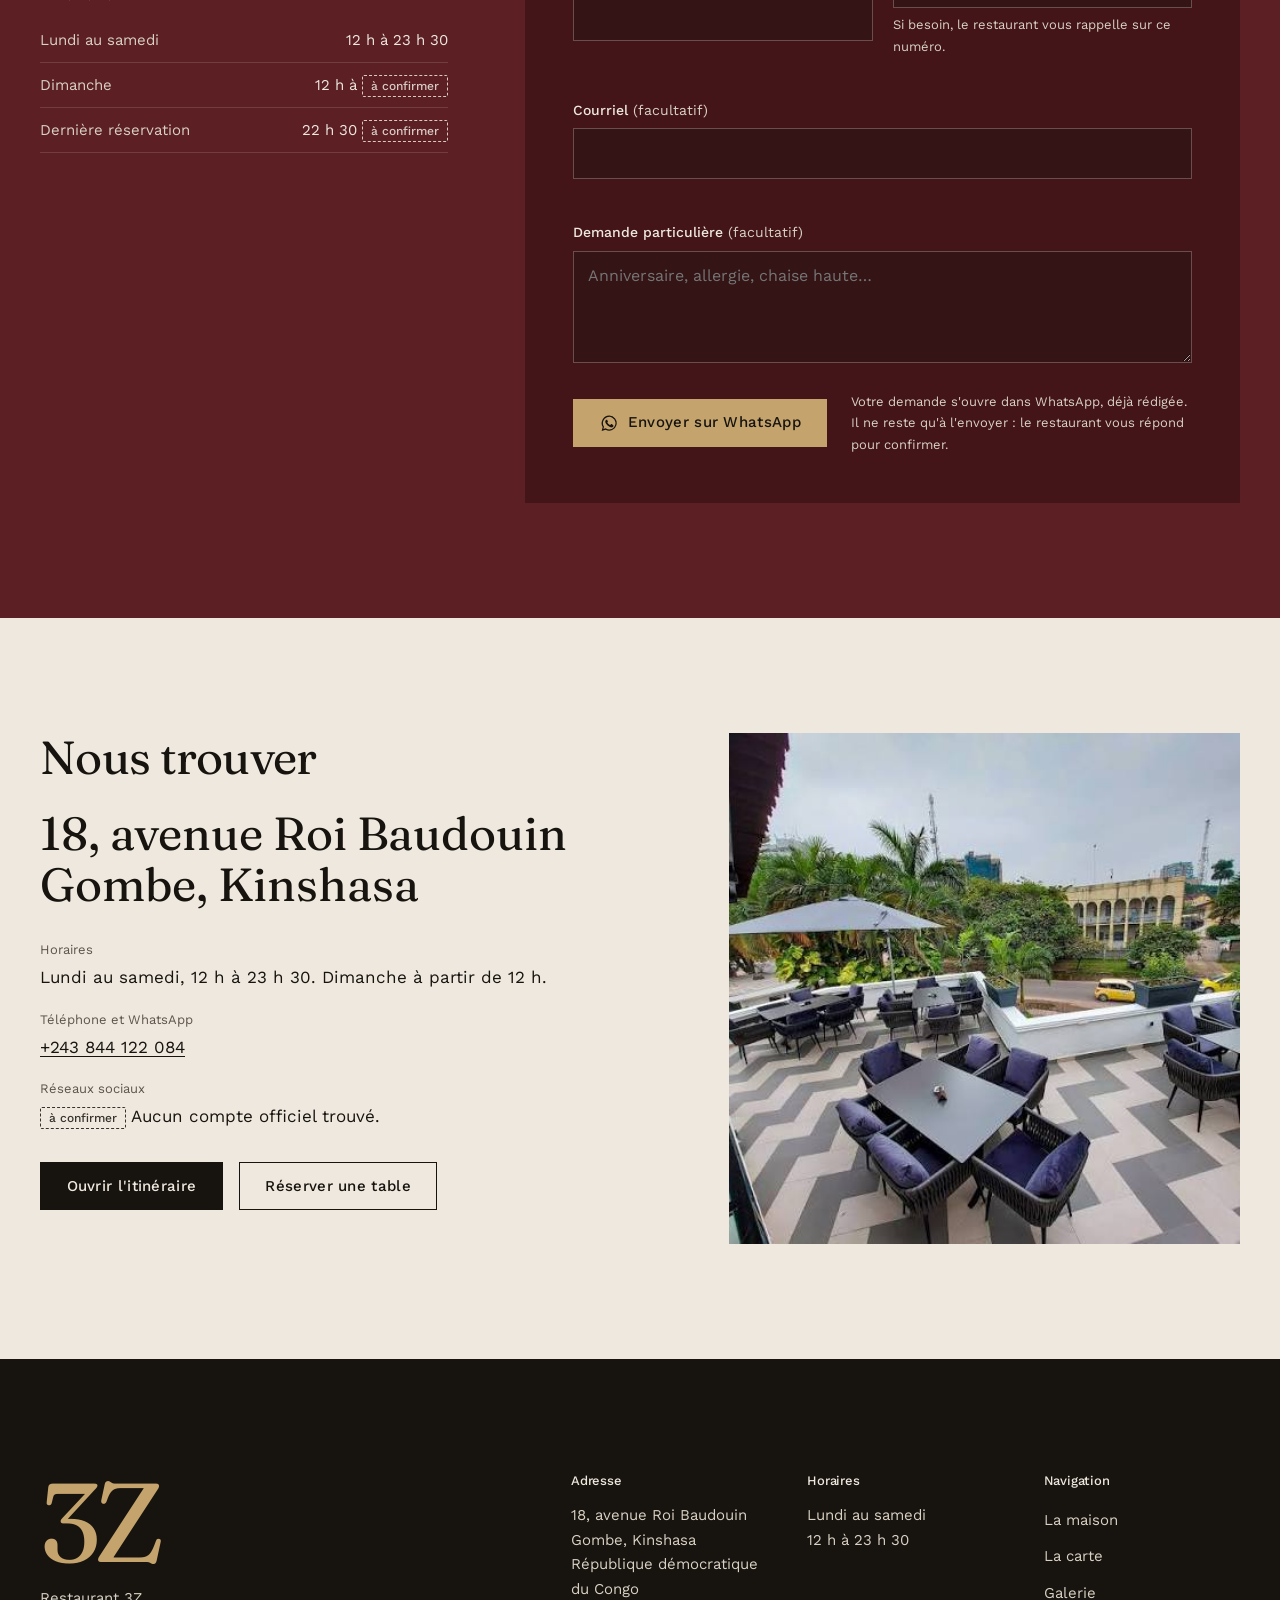
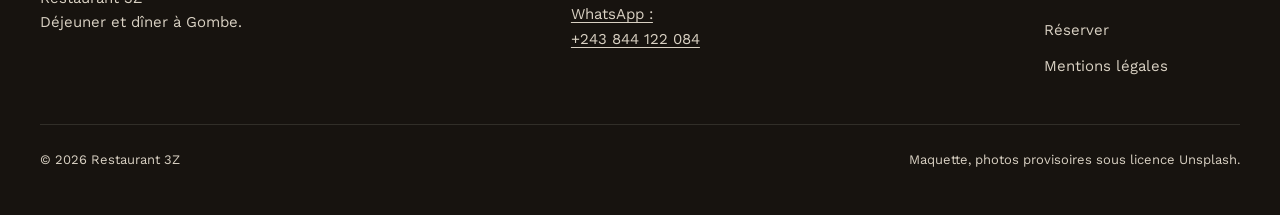
==== commit 038b7548: "Photos réelles du 3Z : terrasse (la maison, contact) et salon (galerie) Co-Authored-By: Claude Opus " ====
--- a/index.html
+++ b/index.html
@@ -136,11 +136,11 @@
     <section class="section maison" id="maison" aria-labelledby="titre-maison">
       <div class="conteneur maison__grille">
         <figure class="maison__photo apparait">
-          <img src="https://images.unsplash.com/photo-1698614082118-8e6eaecb08ef?auto=format&amp;fit=crop&amp;crop=entropy&amp;w=1200&amp;h=1500&amp;q=70" srcset="https://images.unsplash.com/photo-1698614082118-8e6eaecb08ef?auto=format&amp;fit=crop&amp;crop=entropy&amp;w=800&amp;h=1000&amp;q=70 800w, https://images.unsplash.com/photo-1698614082118-8e6eaecb08ef?auto=format&amp;fit=crop&amp;crop=entropy&amp;w=1200&amp;h=1500&amp;q=70 1200w" sizes="(max-width: 52rem) 90vw, 45vw" width="1200" height="1500" alt="Salle de restaurant aux lumières tamisées, tables dressées pour le soir (photo provisoire)" loading="lazy">
+          <img src="images/3z2.jpeg" width="480" height="640" alt="Salon de la terrasse du 3Z : canapés en rotin, coussins violets, parasol et palmiers" loading="lazy">
           <div class="maison__photo-secondaire">
             <img src="https://images.unsplash.com/photo-1547478267-54ce493dd7d6?auto=format&amp;fit=crop&amp;crop=entropy&amp;w=600&amp;h=600&amp;q=70" width="600" height="600" alt="Assiette dressée, vue de près (photo provisoire)" loading="lazy">
           </div>
-          <figcaption>Photos provisoires, à remplacer par la salle et les plats du 3Z.</figcaption>
+          <figcaption>La terrasse du 3Z, à l'ombre des palmiers.</figcaption>
         </figure>
 
         <div class="maison__texte apparait">
@@ -226,7 +226,7 @@
           <li><button class="mosaique__bouton" type="button" data-grande="https://images.unsplash.com/photo-1763048443535-1243379234e2?auto=format&amp;fit=max&amp;w=1800&amp;q=75" data-legende="Plat en sauce servi à table"><img src="https://images.unsplash.com/photo-1763048443535-1243379234e2?auto=format&amp;fit=crop&amp;crop=entropy&amp;w=900&amp;h=675&amp;q=70" width="900" height="675" alt="Plat en sauce servi à table (photo provisoire)" loading="lazy"></button></li>
           <li><button class="mosaique__bouton" type="button" data-grande="https://images.unsplash.com/photo-1778104959337-5260c89e2293?auto=format&amp;fit=max&amp;w=1800&amp;q=75" data-legende="Cocktail au bar"><img src="https://images.unsplash.com/photo-1778104959337-5260c89e2293?auto=format&amp;fit=crop&amp;crop=entropy&amp;w=900&amp;h=675&amp;q=70" width="900" height="675" alt="Cocktail servi au bar (photo provisoire)" loading="lazy"></button></li>
           <li><button class="mosaique__bouton" type="button" data-grande="https://images.unsplash.com/photo-1594999945795-e570338fdd12?auto=format&amp;fit=max&amp;w=1800&amp;q=75" data-legende="Grillades au feu de bois"><img src="https://images.unsplash.com/photo-1594999945795-e570338fdd12?auto=format&amp;fit=crop&amp;crop=entropy&amp;w=900&amp;h=675&amp;q=70" width="900" height="675" alt="Viandes sur le gril (photo provisoire)" loading="lazy"></button></li>
-          <li><button class="mosaique__bouton" type="button" data-grande="https://images.unsplash.com/photo-1750943079462-87bad58cf43e?auto=format&amp;fit=max&amp;w=1800&amp;q=75" data-legende="Dressage en cuisine"><img src="https://images.unsplash.com/photo-1750943079462-87bad58cf43e?auto=format&amp;fit=crop&amp;crop=entropy&amp;w=900&amp;h=675&amp;q=70" width="900" height="675" alt="Chef dressant une assiette (photo provisoire)" loading="lazy"></button></li>
+          <li><button class="mosaique__bouton" type="button" data-grande="images/3z3.jpeg" data-legende="Le salon et ses portraits"><img src="images/3z3.jpeg" width="480" height="640" alt="Salon du 3Z : banquette capitonnée devant un mur rouge orné de portraits des présidents congolais" loading="lazy"></button></li>
           <li><button class="mosaique__bouton" type="button" data-grande="https://images.unsplash.com/photo-1775144581014-bf6cb3ab9f06?auto=format&amp;fit=max&amp;w=1800&amp;q=75" data-legende="La salle en soirée"><img src="https://images.unsplash.com/photo-1775144581014-bf6cb3ab9f06?auto=format&amp;fit=crop&amp;crop=entropy&amp;w=900&amp;h=675&amp;q=70" width="900" height="675" alt="Salle en soirée, éclairage tamisé (photo provisoire)" loading="lazy"></button></li>
         </ul>
       </div>
@@ -349,7 +349,7 @@
           </div>
         </div>
         <figure class="contact__photo apparait">
-          <img src="https://images.unsplash.com/photo-1768821635799-5cafd1831cc3?auto=format&amp;fit=crop&amp;crop=entropy&amp;w=1000&amp;h=1250&amp;q=70" width="1000" height="1250" alt="Bar aux lumières tamisées, tabourets et plantes (photo provisoire)" loading="lazy">
+          <img src="images/3z1.jpeg" width="447" height="447" alt="Terrasse du 3Z avec vue sur l'avenue et les bâtiments de Gombe" loading="lazy">
         </figure>
       </div>
     </section>
--- a/css/style.css
+++ b/css/style.css
@@ -682,7 +682,7 @@
   margin: 0;
 }
 .maison__photo img {
-  aspect-ratio: 4 / 5;
+  aspect-ratio: 3 / 4;
   object-fit: cover;
   width: 100%;
 }
@@ -1066,12 +1066,12 @@
 .contact__liste dt { font-size: 0.8125rem; color: #5d544a; }
 .contact__liste dd { margin: 0.15rem 0 0; }
 .contact__photo { margin: 0; }
-.contact__photo img { aspect-ratio: 4 / 5; object-fit: cover; width: 100%; }
+.contact__photo img { aspect-ratio: 1; object-fit: cover; width: 100%; }
 .contact__actions { margin-top: 2rem; display: flex; flex-wrap: wrap; gap: 1rem; }
 .contact .bouton--contour:hover { background: var(--ebene); color: var(--ivoire); border-color: var(--ebene); }
 @media (max-width: 52rem) {
   .contact__grille { grid-template-columns: 1fr; }
-  .contact__photo img { aspect-ratio: 16 / 10; }
+  .contact__photo img { aspect-ratio: 4 / 3; }
 }
 
 /* --------------------------------------------------------------------------
